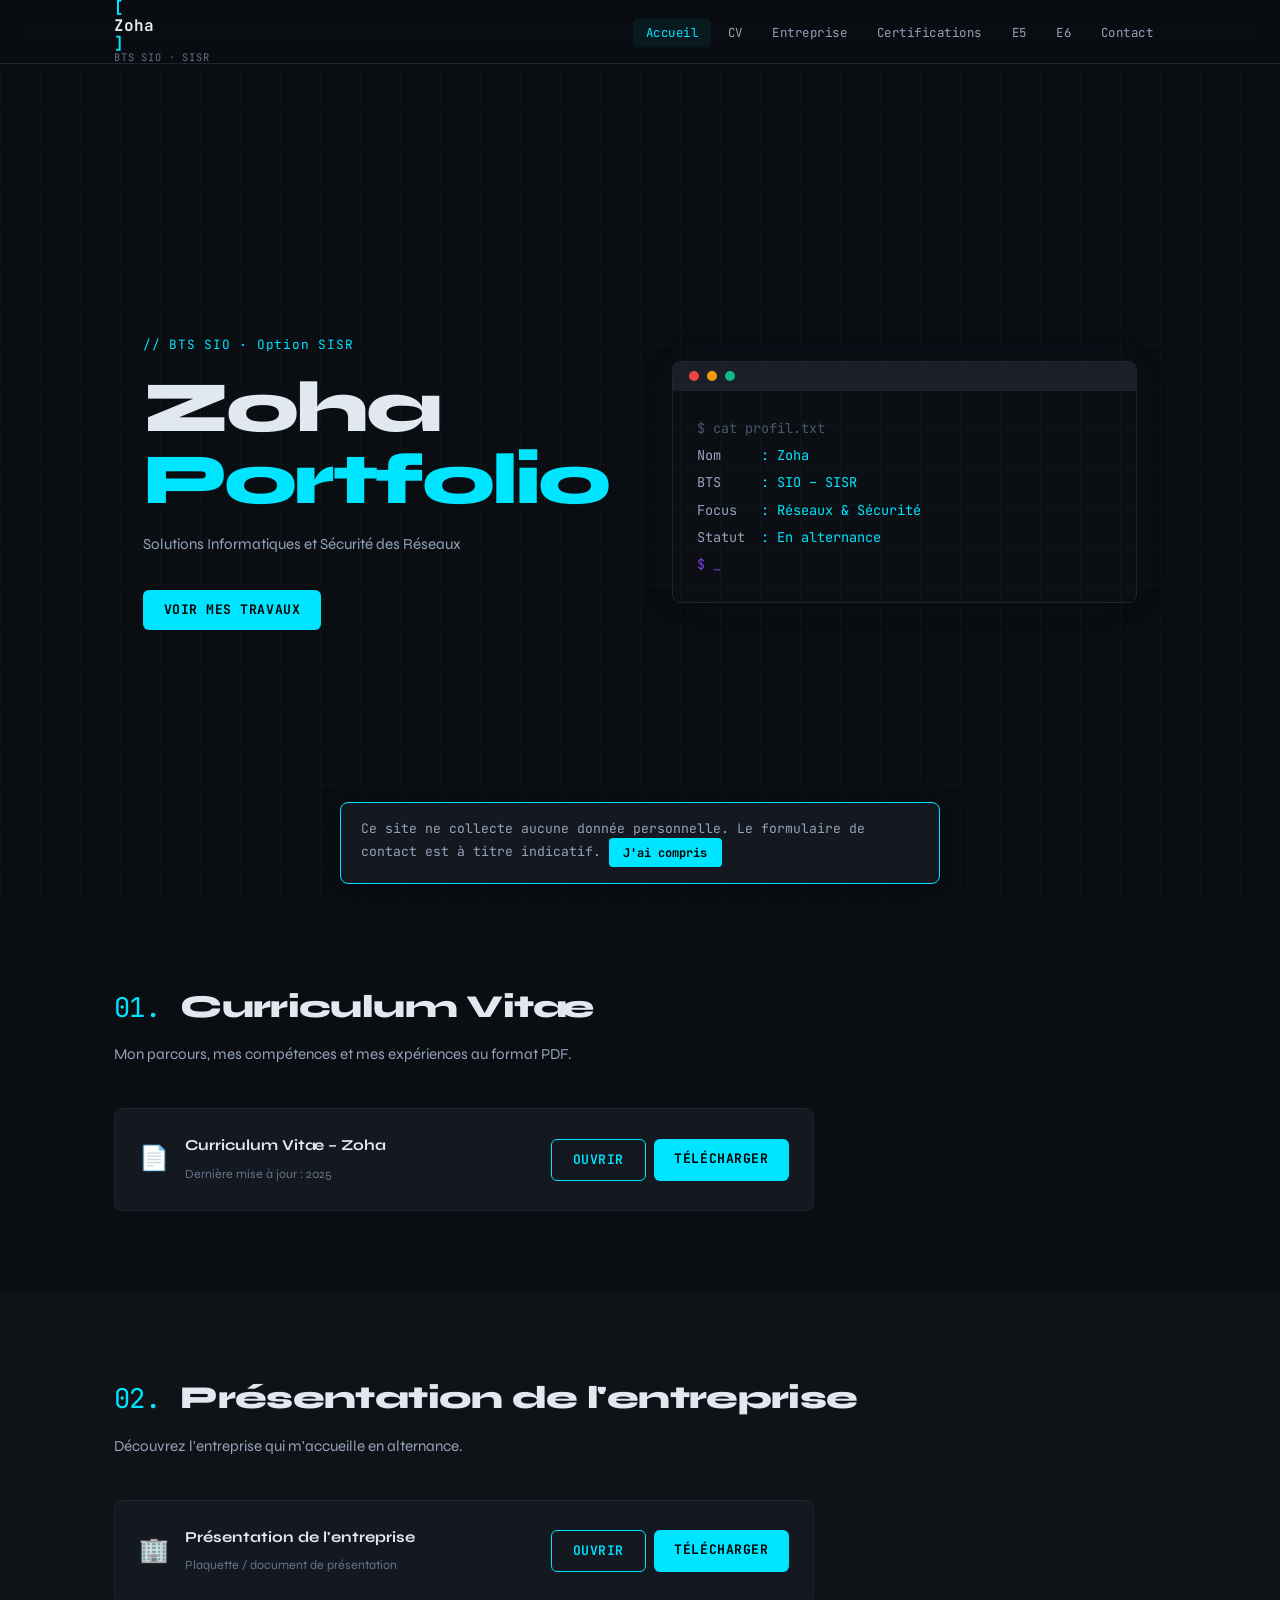
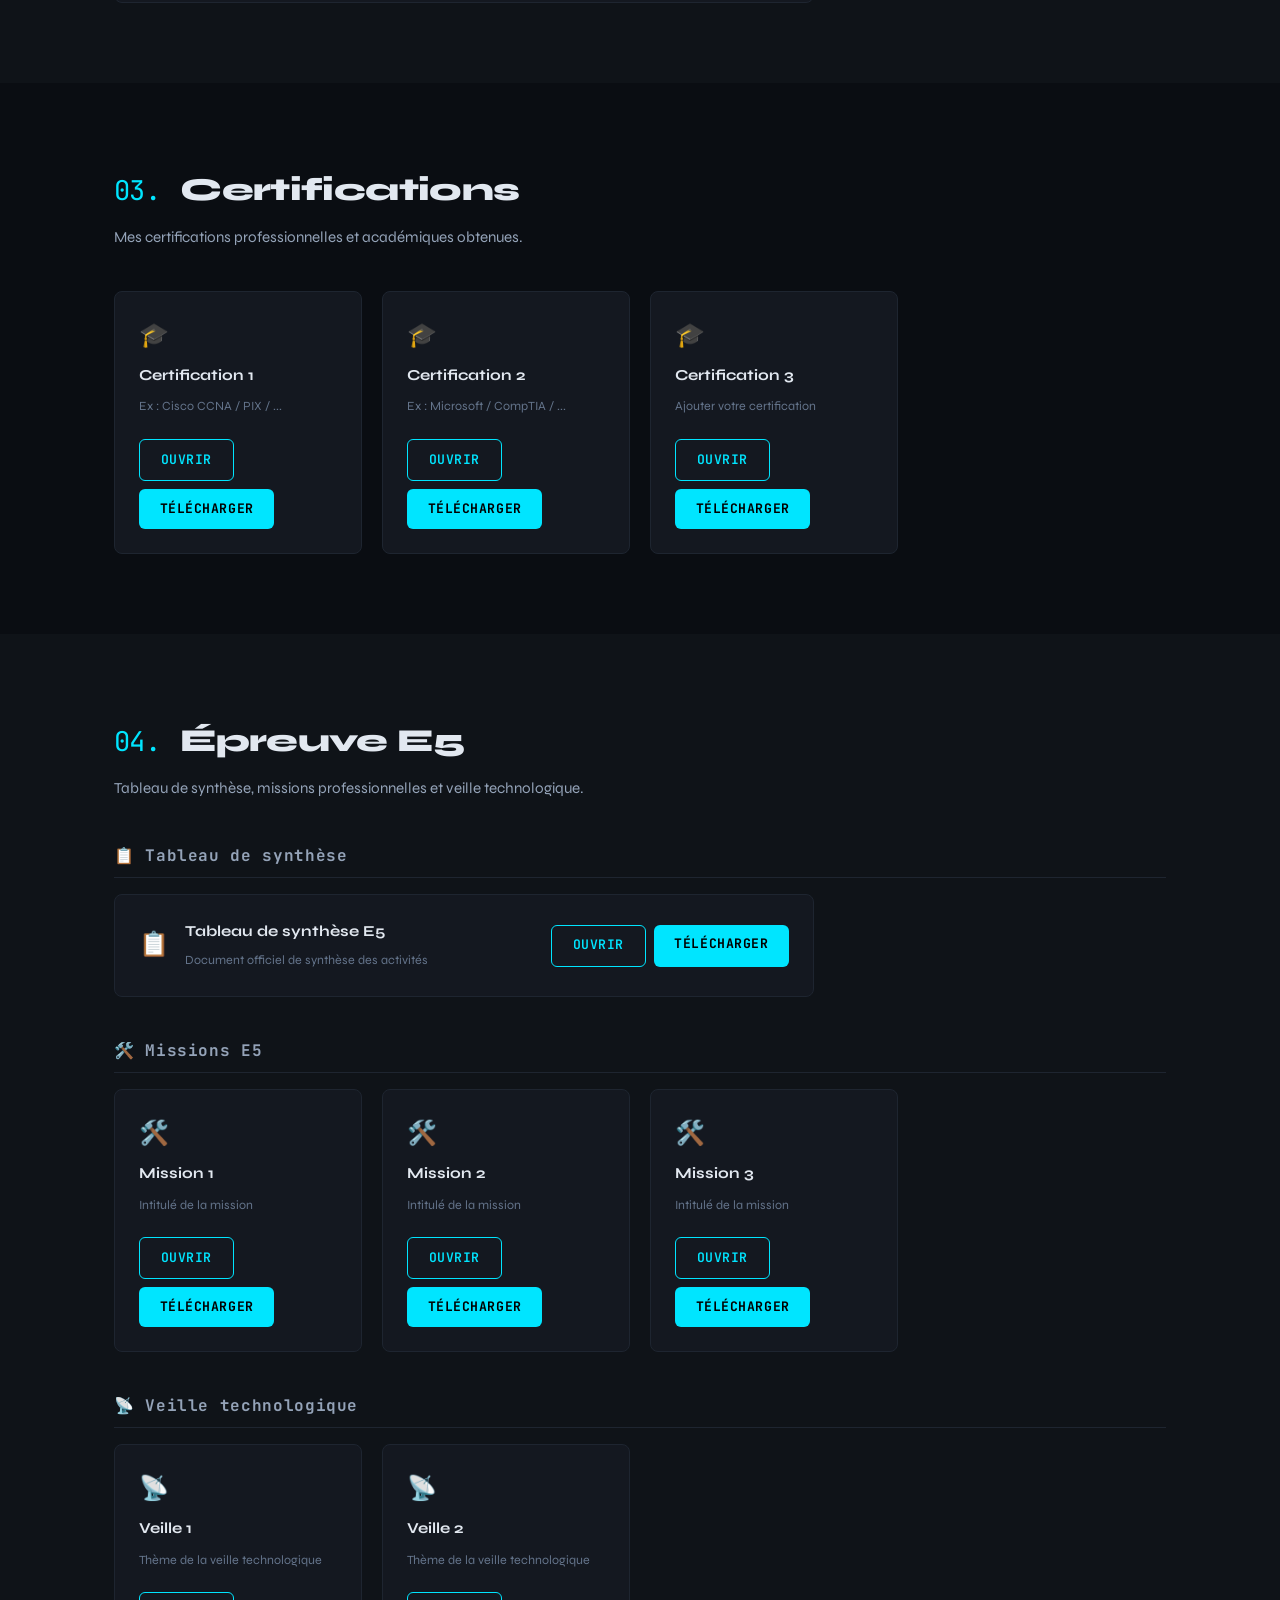
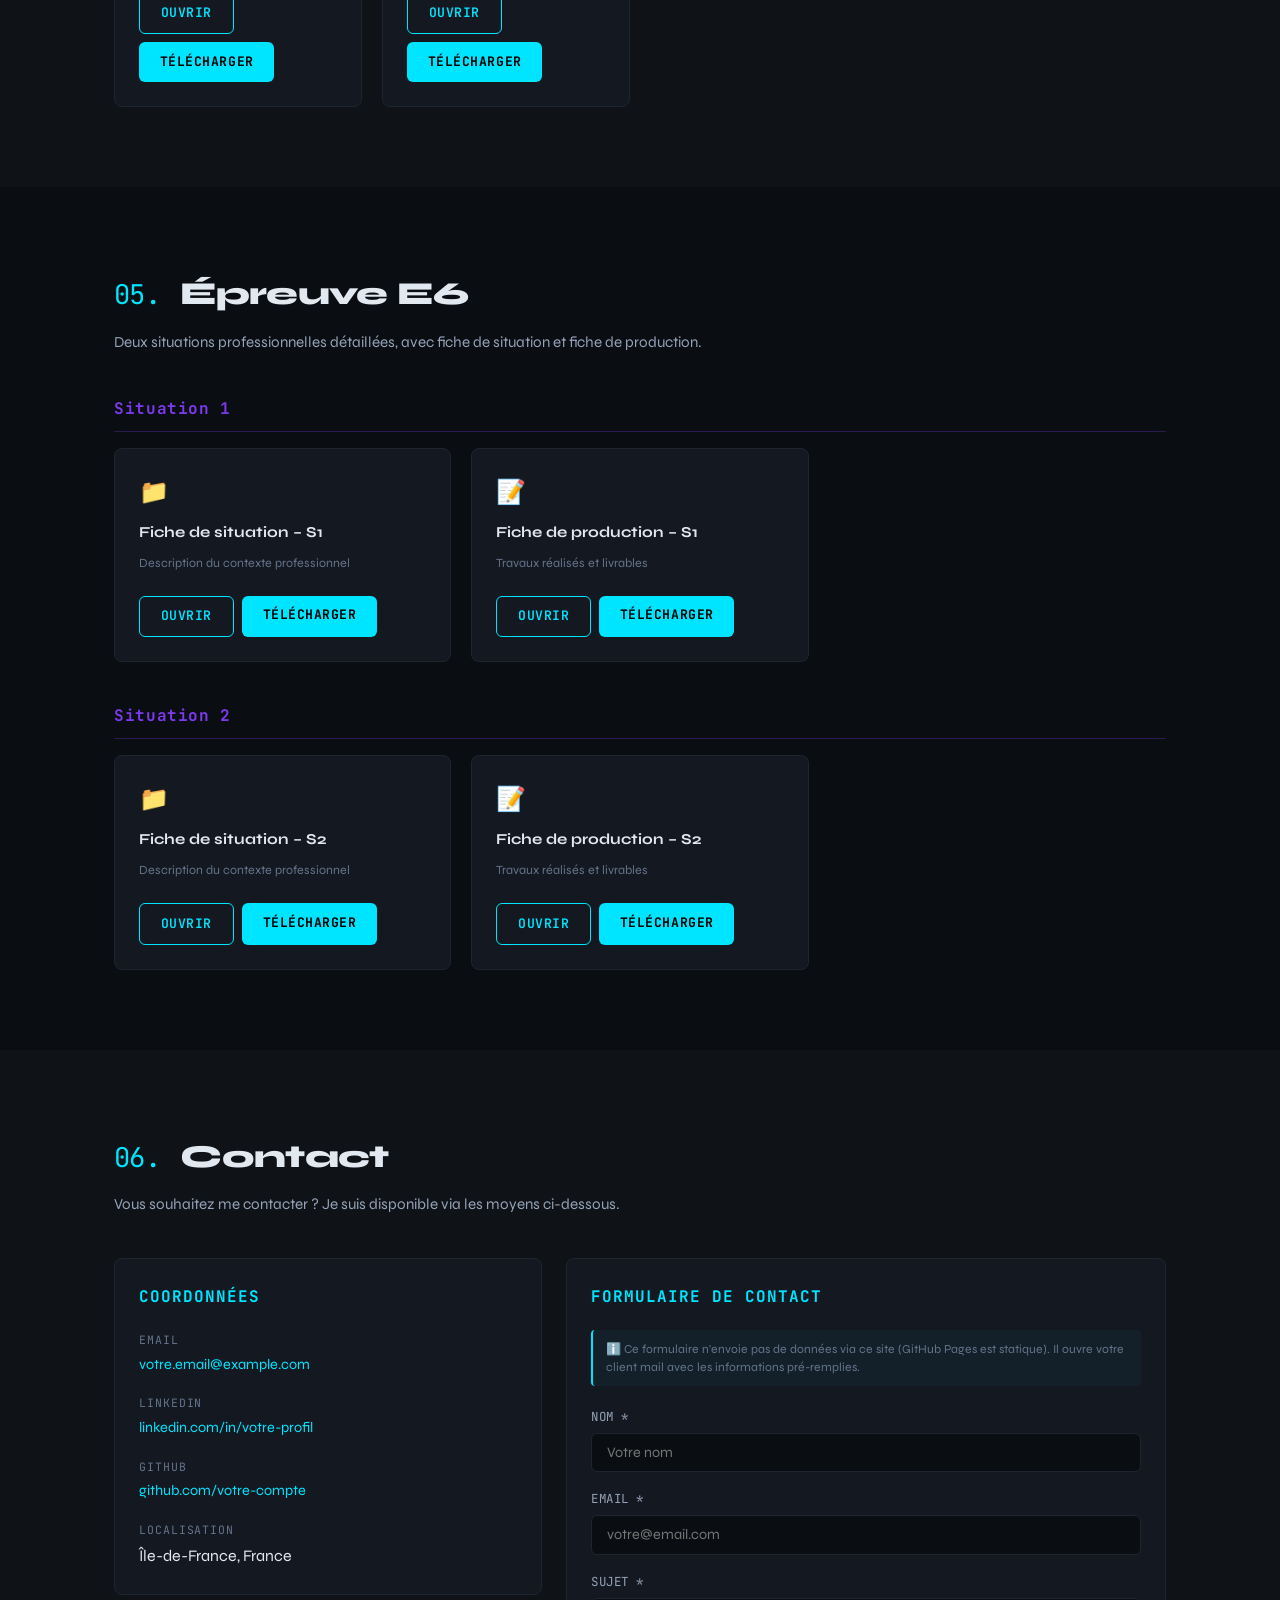
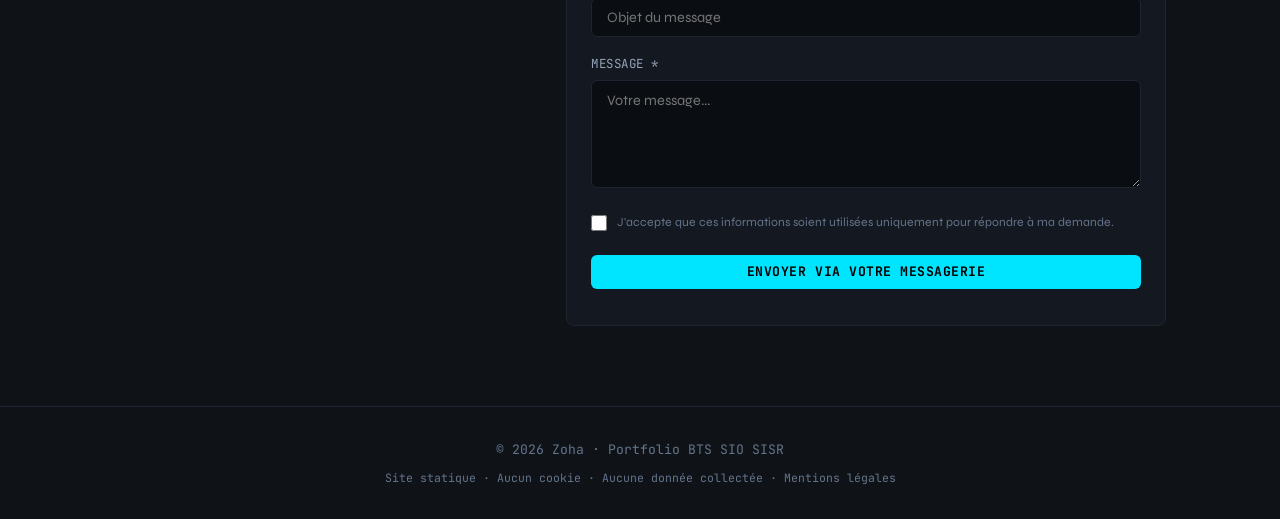
==== index.html @ 4766566b "Add files via upload" ====
<!DOCTYPE html>
<html lang="fr">
<head>
  <meta charset="UTF-8" />
  <meta name="viewport" content="width=device-width, initial-scale=1.0" />
  <meta name="description" content="Portfolio BTS SIO SISR – Zoha" />
  <meta name="robots" content="noindex, nofollow" />
  <!-- RGPD : pas de cookies tiers, pas de trackers -->
  <title>Portfolio BTS SIO SISR – Zoha</title>
  <link rel="stylesheet" href="style.css" />
  <link rel="preconnect" href="https://fonts.googleapis.com" />
  <link rel="preconnect" href="https://fonts.gstatic.com" crossorigin />
  <link href="https://fonts.googleapis.com/css2?family=JetBrains+Mono:wght@300;400;700&family=Syne:wght@400;600;800&display=swap" rel="stylesheet" />
</head>
<body>

  <!-- ===== BANNIÈRE RGPD ===== -->
  <div id="rgpd-banner" role="dialog" aria-label="Politique de confidentialité">
    <p>Ce site ne collecte aucune donnée personnelle. Le formulaire de contact est à titre indicatif. <button id="rgpd-ok">J'ai compris</button></p>
  </div>

  <!-- ===== NAVIGATION ===== -->
  <header>
    <nav class="navbar" aria-label="Navigation principale">
      <div class="nav-logo">
        <span class="logo-bracket">[</span>Zoha<span class="logo-bracket">]</span>
        <small>BTS SIO · SISR</small>
      </div>
      <button class="nav-toggle" aria-label="Ouvrir le menu" aria-expanded="false" aria-controls="nav-links">
        <span></span><span></span><span></span>
      </button>
      <ul class="nav-links" id="nav-links">
        <li><a href="#accueil" class="nav-link">Accueil</a></li>
        <li><a href="#cv" class="nav-link">CV</a></li>
        <li><a href="#entreprise" class="nav-link">Entreprise</a></li>
        <li><a href="#certifications" class="nav-link">Certifications</a></li>
        <li><a href="#e5" class="nav-link">E5</a></li>
        <li><a href="#e6" class="nav-link">E6</a></li>
        <li><a href="#contact" class="nav-link">Contact</a></li>
      </ul>
    </nav>
  </header>

  <main>

    <!-- ===== ACCUEIL ===== -->
    <section id="accueil" class="hero">
      <div class="hero-grid">
        <div class="hero-text">
          <p class="hero-tag">// BTS SIO · Option SISR</p>
          <h1>Zoha<br /><span class="hero-accent">Portfolio</span></h1>
          <p class="hero-sub">Solutions Informatiques et Sécurité des Réseaux</p>
          <a href="#e5" class="btn-primary">Voir mes travaux</a>
        </div>
        <div class="hero-visual" aria-hidden="true">
          <div class="terminal-box">
            <div class="terminal-bar"><span></span><span></span><span></span></div>
            <pre class="terminal-code"><span class="t-comment">$ cat profil.txt</span>
<span class="t-key">Nom     </span><span class="t-val">: Zoha</span>
<span class="t-key">BTS     </span><span class="t-val">: SIO – SISR</span>
<span class="t-key">Focus   </span><span class="t-val">: Réseaux &amp; Sécurité</span>
<span class="t-key">Statut  </span><span class="t-val">: En alternance</span>
<span class="t-prompt">$ _</span></pre>
          </div>
        </div>
      </div>
    </section>

    <!-- ===== CV ===== -->
    <section id="cv" class="section">
      <div class="container">
        <h2 class="section-title"><span class="section-num">01.</span> Curriculum Vitæ</h2>
        <p class="section-desc">Mon parcours, mes compétences et mes expériences au format PDF.</p>
        <div class="card card-single">
          <!-- 🔧 Remplacer "cv.pdf" par le nom de votre fichier PDF dans le même dossier -->
          <div class="pdf-entry">
            <div class="pdf-icon" aria-hidden="true">📄</div>
            <div class="pdf-info">
              <strong>Curriculum Vitæ – Zoha</strong>
              <small>Dernière mise à jour : 2025</small>
            </div>
            <div class="pdf-actions">
              <a href="cv.pdf" target="_blank" rel="noopener" class="btn-outline">Ouvrir</a>
              <a href="cv.pdf" download class="btn-primary">Télécharger</a>
            </div>
          </div>
        </div>
      </div>
    </section>

    <!-- ===== ENTREPRISE ===== -->
    <section id="entreprise" class="section section-alt">
      <div class="container">
        <h2 class="section-title"><span class="section-num">02.</span> Présentation de l'entreprise</h2>
        <p class="section-desc">Découvrez l'entreprise qui m'accueille en alternance.</p>
        <div class="card card-single">
          <div class="pdf-entry">
            <div class="pdf-icon" aria-hidden="true">🏢</div>
            <div class="pdf-info">
              <strong>Présentation de l'entreprise</strong>
              <small>Plaquette / document de présentation</small>
            </div>
            <div class="pdf-actions">
              <!-- 🔧 Remplacer "entreprise.pdf" par votre fichier -->
              <a href="entreprise.pdf" target="_blank" rel="noopener" class="btn-outline">Ouvrir</a>
              <a href="entreprise.pdf" download class="btn-primary">Télécharger</a>
            </div>
          </div>
        </div>
      </div>
    </section>

    <!-- ===== CERTIFICATIONS ===== -->
    <section id="certifications" class="section">
      <div class="container">
        <h2 class="section-title"><span class="section-num">03.</span> Certifications</h2>
        <p class="section-desc">Mes certifications professionnelles et académiques obtenues.</p>
        <div class="card-grid">

          <!-- 🔧 Dupliquer ce bloc pour ajouter une certification -->
          <div class="card pdf-card">
            <div class="pdf-icon" aria-hidden="true">🎓</div>
            <strong>Certification 1</strong>
            <small>Ex : Cisco CCNA / PIX / ...</small>
            <div class="pdf-actions">
              <a href="certification1.pdf" target="_blank" rel="noopener" class="btn-outline">Ouvrir</a>
              <a href="certification1.pdf" download class="btn-primary">Télécharger</a>
            </div>
          </div>

          <div class="card pdf-card">
            <div class="pdf-icon" aria-hidden="true">🎓</div>
            <strong>Certification 2</strong>
            <small>Ex : Microsoft / CompTIA / ...</small>
            <div class="pdf-actions">
              <a href="certification2.pdf" target="_blank" rel="noopener" class="btn-outline">Ouvrir</a>
              <a href="certification2.pdf" download class="btn-primary">Télécharger</a>
            </div>
          </div>

          <div class="card pdf-card">
            <div class="pdf-icon" aria-hidden="true">🎓</div>
            <strong>Certification 3</strong>
            <small>Ajouter votre certification</small>
            <div class="pdf-actions">
              <a href="certification3.pdf" target="_blank" rel="noopener" class="btn-outline">Ouvrir</a>
              <a href="certification3.pdf" download class="btn-primary">Télécharger</a>
            </div>
          </div>

        </div>
      </div>
    </section>

    <!-- ===== E5 ===== -->
    <section id="e5" class="section section-alt">
      <div class="container">
        <h2 class="section-title"><span class="section-num">04.</span> Épreuve E5</h2>
        <p class="section-desc">Tableau de synthèse, missions professionnelles et veille technologique.</p>

        <!-- Tableau de synthèse -->
        <div class="subsection">
          <h3 class="subsection-title">📋 Tableau de synthèse</h3>
          <div class="card card-single">
            <div class="pdf-entry">
              <div class="pdf-icon" aria-hidden="true">📋</div>
              <div class="pdf-info">
                <strong>Tableau de synthèse E5</strong>
                <small>Document officiel de synthèse des activités</small>
              </div>
              <div class="pdf-actions">
                <!-- 🔧 Remplacer "e5-tableau-synthese.pdf" -->
                <a href="e5-tableau-synthese.pdf" target="_blank" rel="noopener" class="btn-outline">Ouvrir</a>
                <a href="e5-tableau-synthese.pdf" download class="btn-primary">Télécharger</a>
              </div>
            </div>
          </div>
        </div>

        <!-- Missions E5 -->
        <div class="subsection">
          <h3 class="subsection-title">🛠️ Missions E5</h3>
          <div class="card-grid">

            <!-- 🔧 Dupliquer ce bloc pour ajouter une mission -->
            <div class="card pdf-card">
              <div class="pdf-icon" aria-hidden="true">🛠️</div>
              <strong>Mission 1</strong>
              <small>Intitulé de la mission</small>
              <div class="pdf-actions">
                <a href="e5-mission1.pdf" target="_blank" rel="noopener" class="btn-outline">Ouvrir</a>
                <a href="e5-mission1.pdf" download class="btn-primary">Télécharger</a>
              </div>
            </div>

            <div class="card pdf-card">
              <div class="pdf-icon" aria-hidden="true">🛠️</div>
              <strong>Mission 2</strong>
              <small>Intitulé de la mission</small>
              <div class="pdf-actions">
                <a href="e5-mission2.pdf" target="_blank" rel="noopener" class="btn-outline">Ouvrir</a>
                <a href="e5-mission2.pdf" download class="btn-primary">Télécharger</a>
              </div>
            </div>

            <div class="card pdf-card">
              <div class="pdf-icon" aria-hidden="true">🛠️</div>
              <strong>Mission 3</strong>
              <small>Intitulé de la mission</small>
              <div class="pdf-actions">
                <a href="e5-mission3.pdf" target="_blank" rel="noopener" class="btn-outline">Ouvrir</a>
                <a href="e5-mission3.pdf" download class="btn-primary">Télécharger</a>
              </div>
            </div>

          </div>
        </div>

        <!-- Veille technologique -->
        <div class="subsection">
          <h3 class="subsection-title">📡 Veille technologique</h3>
          <div class="card-grid">

            <!-- 🔧 Dupliquer ce bloc pour ajouter une veille -->
            <div class="card pdf-card">
              <div class="pdf-icon" aria-hidden="true">📡</div>
              <strong>Veille 1</strong>
              <small>Thème de la veille technologique</small>
              <div class="pdf-actions">
                <a href="e5-veille1.pdf" target="_blank" rel="noopener" class="btn-outline">Ouvrir</a>
                <a href="e5-veille1.pdf" download class="btn-primary">Télécharger</a>
              </div>
            </div>

            <div class="card pdf-card">
              <div class="pdf-icon" aria-hidden="true">📡</div>
              <strong>Veille 2</strong>
              <small>Thème de la veille technologique</small>
              <div class="pdf-actions">
                <a href="e5-veille2.pdf" target="_blank" rel="noopener" class="btn-outline">Ouvrir</a>
                <a href="e5-veille2.pdf" download class="btn-primary">Télécharger</a>
              </div>
            </div>

          </div>
        </div>

      </div>
    </section>

    <!-- ===== E6 ===== -->
    <section id="e6" class="section">
      <div class="container">
        <h2 class="section-title"><span class="section-num">05.</span> Épreuve E6</h2>
        <p class="section-desc">Deux situations professionnelles détaillées, avec fiche de situation et fiche de production.</p>

        <!-- Situation 1 -->
        <div class="subsection">
          <h3 class="subsection-title e6-tag">Situation 1</h3>
          <div class="card-grid card-grid-2">

            <div class="card pdf-card">
              <div class="pdf-icon" aria-hidden="true">📁</div>
              <strong>Fiche de situation – S1</strong>
              <small>Description du contexte professionnel</small>
              <div class="pdf-actions">
                <!-- 🔧 Remplacer "e6-s1-fiche-situation.pdf" -->
                <a href="e6-s1-fiche-situation.pdf" target="_blank" rel="noopener" class="btn-outline">Ouvrir</a>
                <a href="e6-s1-fiche-situation.pdf" download class="btn-primary">Télécharger</a>
              </div>
            </div>

            <div class="card pdf-card">
              <div class="pdf-icon" aria-hidden="true">📝</div>
              <strong>Fiche de production – S1</strong>
              <small>Travaux réalisés et livrables</small>
              <div class="pdf-actions">
                <!-- 🔧 Remplacer "e6-s1-fiche-production.pdf" -->
                <a href="e6-s1-fiche-production.pdf" target="_blank" rel="noopener" class="btn-outline">Ouvrir</a>
                <a href="e6-s1-fiche-production.pdf" download class="btn-primary">Télécharger</a>
              </div>
            </div>

          </div>
        </div>

        <!-- Situation 2 -->
        <div class="subsection">
          <h3 class="subsection-title e6-tag">Situation 2</h3>
          <div class="card-grid card-grid-2">

            <div class="card pdf-card">
              <div class="pdf-icon" aria-hidden="true">📁</div>
              <strong>Fiche de situation – S2</strong>
              <small>Description du contexte professionnel</small>
              <div class="pdf-actions">
                <!-- 🔧 Remplacer "e6-s2-fiche-situation.pdf" -->
                <a href="e6-s2-fiche-situation.pdf" target="_blank" rel="noopener" class="btn-outline">Ouvrir</a>
                <a href="e6-s2-fiche-situation.pdf" download class="btn-primary">Télécharger</a>
              </div>
            </div>

            <div class="card pdf-card">
              <div class="pdf-icon" aria-hidden="true">📝</div>
              <strong>Fiche de production – S2</strong>
              <small>Travaux réalisés et livrables</small>
              <div class="pdf-actions">
                <!-- 🔧 Remplacer "e6-s2-fiche-production.pdf" -->
                <a href="e6-s2-fiche-production.pdf" target="_blank" rel="noopener" class="btn-outline">Ouvrir</a>
                <a href="e6-s2-fiche-production.pdf" download class="btn-primary">Télécharger</a>
              </div>
            </div>

          </div>
        </div>

      </div>
    </section>

    <!-- ===== CONTACT ===== -->
    <section id="contact" class="section section-alt">
      <div class="container">
        <h2 class="section-title"><span class="section-num">06.</span> Contact</h2>
        <p class="section-desc">Vous souhaitez me contacter ? Je suis disponible via les moyens ci-dessous.</p>

        <div class="contact-grid">

          <!-- Coordonnées -->
          <div class="contact-info card">
            <h3>Coordonnées</h3>
            <ul class="contact-list">
              <!-- 🔧 Remplacer par vos informations réelles -->
              <li>
                <span class="contact-label">Email</span>
                <!-- RGPD : email encodé pour limiter le scraping -->
                <a href="#" class="contact-link" data-email="votre.email" data-domain="example.com">votre.email [at] example.com</a>
              </li>
              <li>
                <span class="contact-label">LinkedIn</span>
                <a href="https://linkedin.com/in/votre-profil" target="_blank" rel="noopener" class="contact-link">linkedin.com/in/votre-profil</a>
              </li>
              <li>
                <span class="contact-label">GitHub</span>
                <a href="https://github.com/votre-compte" target="_blank" rel="noopener" class="contact-link">github.com/votre-compte</a>
              </li>
              <li>
                <span class="contact-label">Localisation</span>
                <span>Île-de-France, France</span>
              </li>
            </ul>
          </div>

          <!-- Formulaire de contact – RGPD : aucune donnée collectée côté serveur via GitHub Pages -->
          <div class="contact-form card">
            <h3>Formulaire de contact</h3>
            <p class="rgpd-notice">ℹ️ Ce formulaire n'envoie pas de données via ce site (GitHub Pages est statique). Il ouvre votre client mail avec les informations pré-remplies.</p>
            <form id="contact-form" novalidate>
              <div class="form-group">
                <label for="contact-nom">Nom *</label>
                <input type="text" id="contact-nom" name="nom" required autocomplete="name" placeholder="Votre nom" />
              </div>
              <div class="form-group">
                <label for="contact-email">Email *</label>
                <input type="email" id="contact-email" name="email" required autocomplete="email" placeholder="votre@email.com" />
              </div>
              <div class="form-group">
                <label for="contact-sujet">Sujet *</label>
                <input type="text" id="contact-sujet" name="sujet" required placeholder="Objet du message" />
              </div>
              <div class="form-group">
                <label for="contact-msg">Message *</label>
                <textarea id="contact-msg" name="message" rows="5" required placeholder="Votre message..."></textarea>
              </div>
              <div class="form-group form-check">
                <input type="checkbox" id="rgpd-consent" name="rgpd" required />
                <label for="rgpd-consent">J'accepte que ces informations soient utilisées uniquement pour répondre à ma demande.</label>
              </div>
              <button type="submit" class="btn-primary btn-full">Envoyer via votre messagerie</button>
              <p id="form-feedback" class="form-feedback" aria-live="polite"></p>
            </form>
          </div>

        </div>
      </div>
    </section>

  </main>

  <!-- ===== FOOTER ===== -->
  <footer>
    <div class="container footer-inner">
      <p>&copy; <span id="year"></span> Zoha · Portfolio BTS SIO SISR</p>
      <p class="footer-rgpd">Site statique · Aucun cookie · Aucune donnée collectée · <a href="mentions-legales.html">Mentions légales</a></p>
    </div>
  </footer>

  <script src="script.js"></script>
</body>
</html>
---- style.css ----
/* ================================================
   PORTFOLIO BTS SIO SISR – Zoha
   Design : IT / Cybersécurité – Dark tech minimal
   ================================================ */

/* ── Variables ── */
:root {
  --bg: #0a0d12;
  --bg-alt: #0f1318;
  --bg-card: #141820;
  --border: #1e2530;
  --accent: #00e5ff;
  --accent2: #7c3aed;
  --text: #e2e8f0;
  --text-muted: #64748b;
  --text-dim: #94a3b8;
  --success: #10b981;
  --font-mono: 'JetBrains Mono', monospace;
  --font-display: 'Syne', sans-serif;
  --radius: 6px;
  --shadow: 0 4px 24px rgba(0,0,0,0.4);
  --nav-h: 64px;
  --transition: 0.2s ease;
}

/* ── Reset ── */
*, *::before, *::after { box-sizing: border-box; margin: 0; padding: 0; }
html { scroll-behavior: smooth; font-size: 16px; }
body {
  font-family: var(--font-display);
  background: var(--bg);
  color: var(--text);
  line-height: 1.7;
  overflow-x: hidden;
}
a { color: var(--accent); text-decoration: none; transition: opacity var(--transition); }
a:hover { opacity: 0.8; }
img { max-width: 100%; display: block; }
ul { list-style: none; }
button { cursor: pointer; border: none; background: none; font-family: inherit; }

/* ── Utilities ── */
.container { max-width: 1100px; margin: 0 auto; padding: 0 1.5rem; }
.section { padding: 80px 0; }
.section-alt { background: var(--bg-alt); }

.section-title {
  font-family: var(--font-display);
  font-size: clamp(1.6rem, 3vw, 2rem);
  font-weight: 800;
  margin-bottom: 0.5rem;
  color: var(--text);
  letter-spacing: -0.02em;
}
.section-num {
  font-family: var(--font-mono);
  color: var(--accent);
  font-size: 0.85em;
  font-weight: 400;
  margin-right: 0.4em;
}
.section-desc {
  color: var(--text-dim);
  margin-bottom: 2.5rem;
  font-size: 0.95rem;
}

/* ── Buttons ── */
.btn-primary {
  display: inline-block;
  padding: 0.55rem 1.3rem;
  background: var(--accent);
  color: #000;
  font-weight: 700;
  font-family: var(--font-mono);
  font-size: 0.82rem;
  border-radius: var(--radius);
  transition: background var(--transition), transform var(--transition);
  letter-spacing: 0.04em;
  text-transform: uppercase;
}
.btn-primary:hover { background: #33eeff; opacity: 1; transform: translateY(-1px); }
.btn-outline {
  display: inline-block;
  padding: 0.55rem 1.3rem;
  border: 1px solid var(--accent);
  color: var(--accent);
  font-weight: 600;
  font-family: var(--font-mono);
  font-size: 0.82rem;
  border-radius: var(--radius);
  transition: background var(--transition);
  letter-spacing: 0.04em;
  text-transform: uppercase;
}
.btn-outline:hover { background: rgba(0,229,255,0.08); opacity: 1; }
.btn-full { width: 100%; text-align: center; }

/* ── Navbar ── */
header {
  position: sticky;
  top: 0;
  z-index: 100;
  background: rgba(10,13,18,0.92);
  backdrop-filter: blur(12px);
  border-bottom: 1px solid var(--border);
  height: var(--nav-h);
  display: flex;
  align-items: center;
}
.navbar {
  width: 100%;
  max-width: 1100px;
  margin: 0 auto;
  padding: 0 1.5rem;
  display: flex;
  align-items: center;
  justify-content: space-between;
}
.nav-logo {
  display: flex;
  flex-direction: column;
  font-family: var(--font-mono);
  font-weight: 700;
  font-size: 1rem;
  line-height: 1.1;
  color: var(--text);
}
.nav-logo small {
  font-size: 0.65rem;
  color: var(--text-muted);
  font-weight: 400;
  letter-spacing: 0.08em;
}
.logo-bracket { color: var(--accent); }

.nav-links {
  display: flex;
  gap: 0.25rem;
  align-items: center;
}
.nav-link {
  font-family: var(--font-mono);
  font-size: 0.78rem;
  color: var(--text-dim);
  padding: 0.4rem 0.8rem;
  border-radius: var(--radius);
  transition: color var(--transition), background var(--transition);
  letter-spacing: 0.04em;
}
.nav-link:hover, .nav-link.active {
  color: var(--accent);
  background: rgba(0,229,255,0.06);
  opacity: 1;
}

/* Hamburger */
.nav-toggle {
  display: none;
  flex-direction: column;
  gap: 5px;
  padding: 0.5rem;
}
.nav-toggle span {
  display: block;
  width: 22px;
  height: 2px;
  background: var(--text);
  border-radius: 2px;
  transition: transform var(--transition), opacity var(--transition);
}
.nav-toggle.open span:nth-child(1) { transform: translateY(7px) rotate(45deg); }
.nav-toggle.open span:nth-child(2) { opacity: 0; }
.nav-toggle.open span:nth-child(3) { transform: translateY(-7px) rotate(-45deg); }

/* ── Hero ── */
.hero {
  min-height: calc(100vh - var(--nav-h));
  display: flex;
  align-items: center;
  padding: 60px 0;
  position: relative;
  overflow: hidden;
}
/* Grid texture background */
.hero::before {
  content: '';
  position: absolute;
  inset: 0;
  background-image:
    linear-gradient(rgba(0,229,255,0.03) 1px, transparent 1px),
    linear-gradient(90deg, rgba(0,229,255,0.03) 1px, transparent 1px);
  background-size: 40px 40px;
  pointer-events: none;
}
.hero-grid {
  max-width: 1100px;
  margin: 0 auto;
  padding: 0 1.5rem;
  display: grid;
  grid-template-columns: 1fr 1fr;
  gap: 4rem;
  align-items: center;
}
.hero-tag {
  font-family: var(--font-mono);
  font-size: 0.8rem;
  color: var(--accent);
  margin-bottom: 1rem;
  letter-spacing: 0.06em;
}
.hero h1 {
  font-size: clamp(2.5rem, 6vw, 4.5rem);
  font-weight: 800;
  letter-spacing: -0.04em;
  line-height: 1;
  margin-bottom: 1rem;
}
.hero-accent {
  color: var(--accent);
  display: block;
}
.hero-sub {
  color: var(--text-dim);
  font-size: 0.95rem;
  margin-bottom: 2rem;
  max-width: 360px;
}

/* Terminal */
.terminal-box {
  background: #0b0f14;
  border: 1px solid var(--border);
  border-radius: 8px;
  overflow: hidden;
  box-shadow: var(--shadow), 0 0 40px rgba(0,229,255,0.05);
}
.terminal-bar {
  background: #1a1f2a;
  padding: 0.6rem 1rem;
  display: flex;
  gap: 0.5rem;
  align-items: center;
}
.terminal-bar span {
  width: 10px;
  height: 10px;
  border-radius: 50%;
  background: #334155;
}
.terminal-bar span:nth-child(1) { background: #ef4444; }
.terminal-bar span:nth-child(2) { background: #f59e0b; }
.terminal-bar span:nth-child(3) { background: #10b981; }
.terminal-code {
  padding: 1.5rem;
  font-family: var(--font-mono);
  font-size: 0.85rem;
  line-height: 2;
  white-space: pre;
}
.t-comment { color: #4a5568; }
.t-key { color: var(--text-dim); }
.t-val { color: var(--accent); }
.t-prompt {
  color: var(--accent2);
  animation: blink 1.2s infinite;
}
@keyframes blink { 0%, 100% { opacity: 1; } 50% { opacity: 0; } }

/* ── Cards ── */
.card {
  background: var(--bg-card);
  border: 1px solid var(--border);
  border-radius: 8px;
  padding: 1.5rem;
  transition: border-color var(--transition), box-shadow var(--transition);
}
.card:hover { border-color: rgba(0,229,255,0.25); box-shadow: 0 0 20px rgba(0,229,255,0.06); }

.card-single { max-width: 700px; }

.card-grid {
  display: grid;
  grid-template-columns: repeat(auto-fill, minmax(240px, 1fr));
  gap: 1.25rem;
}
.card-grid-2 {
  grid-template-columns: repeat(auto-fill, minmax(300px, 1fr));
}

.pdf-card {
  display: flex;
  flex-direction: column;
  gap: 0.4rem;
}
.pdf-card strong { font-size: 0.95rem; color: var(--text); }
.pdf-card small { color: var(--text-muted); font-size: 0.78rem; }
.pdf-card .pdf-actions { margin-top: auto; padding-top: 1rem; display: flex; gap: 0.5rem; flex-wrap: wrap; }

.pdf-entry {
  display: flex;
  align-items: center;
  gap: 1rem;
  flex-wrap: wrap;
}
.pdf-icon { font-size: 1.5rem; flex-shrink: 0; }
.pdf-info { flex: 1; min-width: 160px; }
.pdf-info strong { display: block; font-size: 0.95rem; color: var(--text); }
.pdf-info small { color: var(--text-muted); font-size: 0.78rem; }
.pdf-actions { display: flex; gap: 0.5rem; flex-wrap: wrap; }

/* ── Subsections (E5 / E6) ── */
.subsection { margin-bottom: 2.5rem; }
.subsection:last-child { margin-bottom: 0; }
.subsection-title {
  font-size: 1rem;
  font-family: var(--font-mono);
  color: var(--text-dim);
  margin-bottom: 1rem;
  padding-bottom: 0.5rem;
  border-bottom: 1px solid var(--border);
  letter-spacing: 0.04em;
}
.e6-tag {
  color: var(--accent2);
  border-color: rgba(124,58,237,0.3);
}

/* ── Contact ── */
.contact-grid {
  display: grid;
  grid-template-columns: 1fr 1.4fr;
  gap: 1.5rem;
  align-items: start;
}
.contact-info h3, .contact-form h3 {
  font-size: 1rem;
  font-family: var(--font-mono);
  color: var(--accent);
  margin-bottom: 1.25rem;
  letter-spacing: 0.06em;
  text-transform: uppercase;
}
.contact-list { display: flex; flex-direction: column; gap: 1rem; }
.contact-list li {
  display: flex;
  flex-direction: column;
  gap: 0.2rem;
}
.contact-label {
  font-family: var(--font-mono);
  font-size: 0.72rem;
  color: var(--text-muted);
  text-transform: uppercase;
  letter-spacing: 0.08em;
}
.contact-link { color: var(--accent); font-size: 0.9rem; }

/* Form */
.rgpd-notice {
  font-size: 0.76rem;
  color: var(--text-muted);
  margin-bottom: 1.25rem;
  line-height: 1.5;
  background: rgba(0,229,255,0.04);
  padding: 0.6rem 0.8rem;
  border-radius: 4px;
  border-left: 2px solid var(--accent);
}
.form-group { margin-bottom: 1rem; }
.form-group label {
  display: block;
  font-size: 0.78rem;
  font-family: var(--font-mono);
  color: var(--text-dim);
  margin-bottom: 0.35rem;
  letter-spacing: 0.04em;
  text-transform: uppercase;
}
.form-group input,
.form-group textarea {
  width: 100%;
  background: #0a0d12;
  border: 1px solid var(--border);
  border-radius: var(--radius);
  color: var(--text);
  font-family: var(--font-display);
  font-size: 0.9rem;
  padding: 0.65rem 0.9rem;
  transition: border-color var(--transition);
  outline: none;
  resize: vertical;
}
.form-group input:focus,
.form-group textarea:focus { border-color: var(--accent); }
.form-group input.invalid,
.form-group textarea.invalid { border-color: #ef4444; }
.form-check {
  display: flex;
  align-items: flex-start;
  gap: 0.6rem;
}
.form-check input[type="checkbox"] {
  width: 16px;
  height: 16px;
  flex-shrink: 0;
  accent-color: var(--accent);
  margin-top: 3px;
}
.form-check label {
  font-size: 0.76rem;
  color: var(--text-muted);
  text-transform: none;
  letter-spacing: 0;
  font-family: var(--font-display);
}
.form-feedback {
  font-size: 0.82rem;
  margin-top: 0.75rem;
  font-family: var(--font-mono);
}
.form-feedback.ok { color: var(--success); }
.form-feedback.err { color: #ef4444; }

/* ── Footer ── */
footer {
  background: var(--bg-alt);
  border-top: 1px solid var(--border);
  padding: 2rem 0;
  text-align: center;
}
.footer-inner {
  display: flex;
  flex-direction: column;
  align-items: center;
  gap: 0.4rem;
}
footer p { font-size: 0.82rem; color: var(--text-muted); font-family: var(--font-mono); }
.footer-rgpd { font-size: 0.72rem !important; }
.footer-rgpd a { color: var(--text-muted); }
.footer-rgpd a:hover { color: var(--accent); }

/* ── RGPD Banner ── */
#rgpd-banner {
  position: fixed;
  bottom: 1rem;
  left: 1rem;
  right: 1rem;
  max-width: 600px;
  margin: 0 auto;
  background: var(--bg-card);
  border: 1px solid var(--accent);
  border-radius: 8px;
  padding: 1rem 1.25rem;
  font-size: 0.82rem;
  font-family: var(--font-mono);
  color: var(--text-dim);
  z-index: 999;
  display: flex;
  align-items: center;
  gap: 1rem;
  box-shadow: var(--shadow);
}
#rgpd-banner p { flex: 1; line-height: 1.5; }
#rgpd-ok {
  background: var(--accent);
  color: #000;
  font-family: var(--font-mono);
  font-weight: 700;
  font-size: 0.75rem;
  padding: 0.4rem 0.9rem;
  border-radius: 4px;
  white-space: nowrap;
  flex-shrink: 0;
}
#rgpd-banner.hidden { display: none; }

/* ── Responsive ── */
@media (max-width: 900px) {
  .contact-grid { grid-template-columns: 1fr; }
  .hero-grid { grid-template-columns: 1fr; }
  .terminal-box { display: none; }
}

@media (max-width: 700px) {
  .nav-links {
    display: none;
    flex-direction: column;
    position: fixed;
    top: var(--nav-h);
    left: 0;
    right: 0;
    background: rgba(10,13,18,0.97);
    padding: 1.5rem;
    gap: 0.25rem;
    border-bottom: 1px solid var(--border);
    backdrop-filter: blur(12px);
    z-index: 99;
  }
  .nav-links.open { display: flex; }
  .nav-link { font-size: 0.9rem; padding: 0.65rem 1rem; }
  .nav-toggle { display: flex; }

  .section { padding: 56px 0; }
  .hero h1 { font-size: 2.5rem; }
  .pdf-entry { flex-direction: column; align-items: flex-start; }
  .pdf-actions { gap: 0.4rem; }
  .card-grid { grid-template-columns: 1fr; }
  .card-grid-2 { grid-template-columns: 1fr; }
}

/* ── Scroll animation helper ── */
.reveal {
  opacity: 0;
  transform: translateY(20px);
  transition: opacity 0.5s ease, transform 0.5s ease;
}
.reveal.visible {
  opacity: 1;
  transform: none;
}
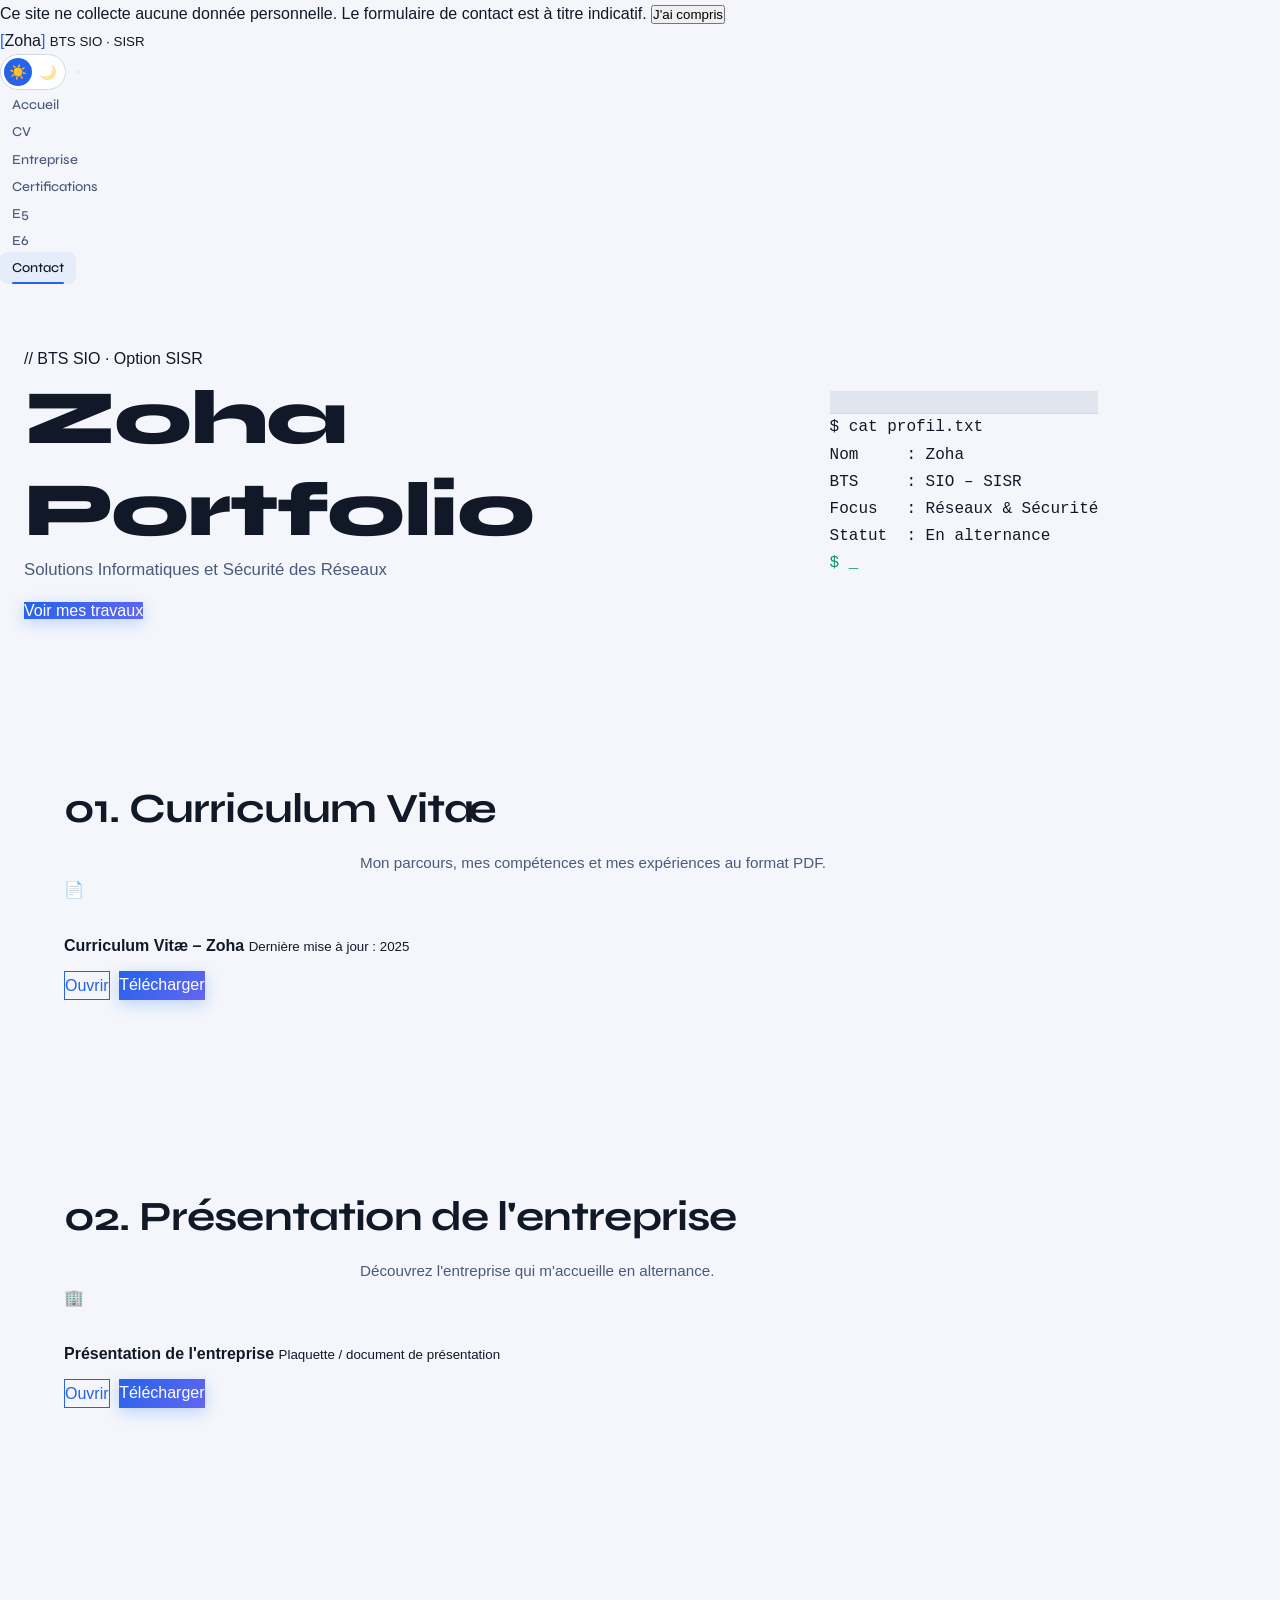
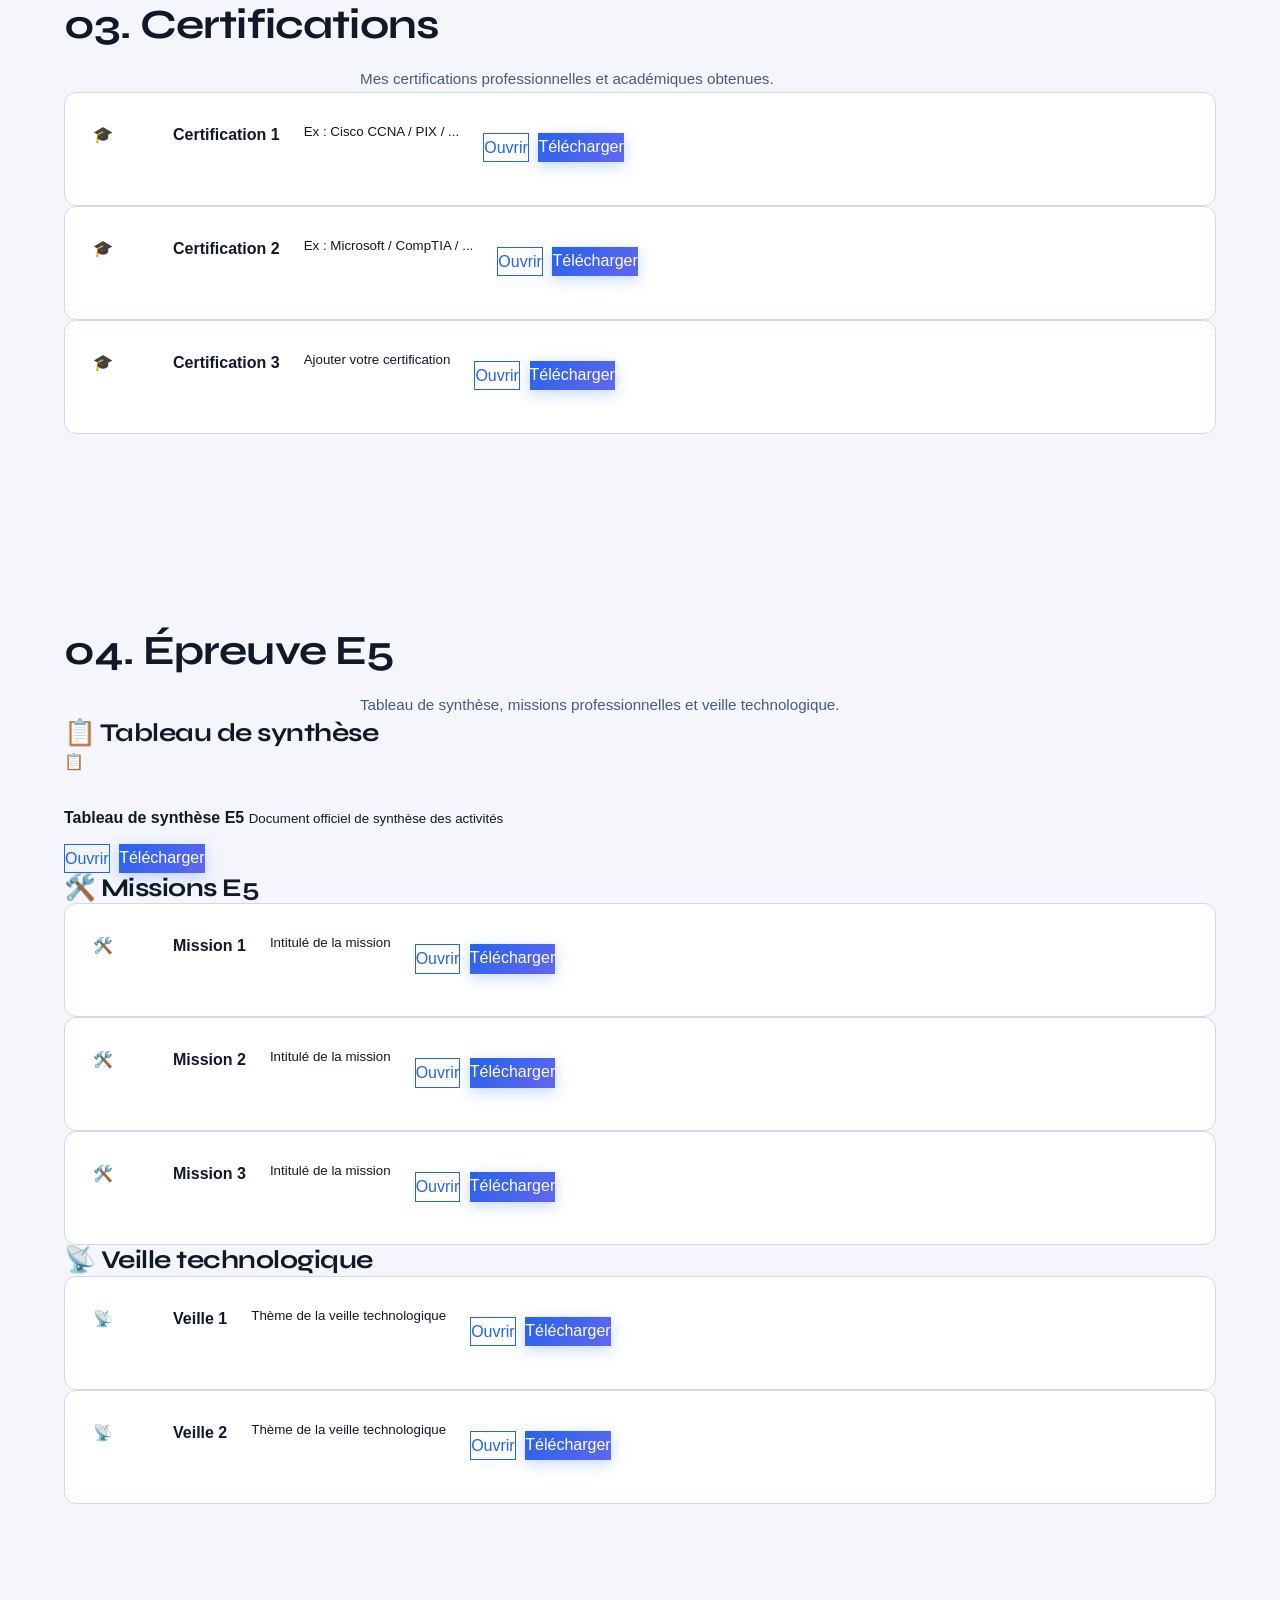
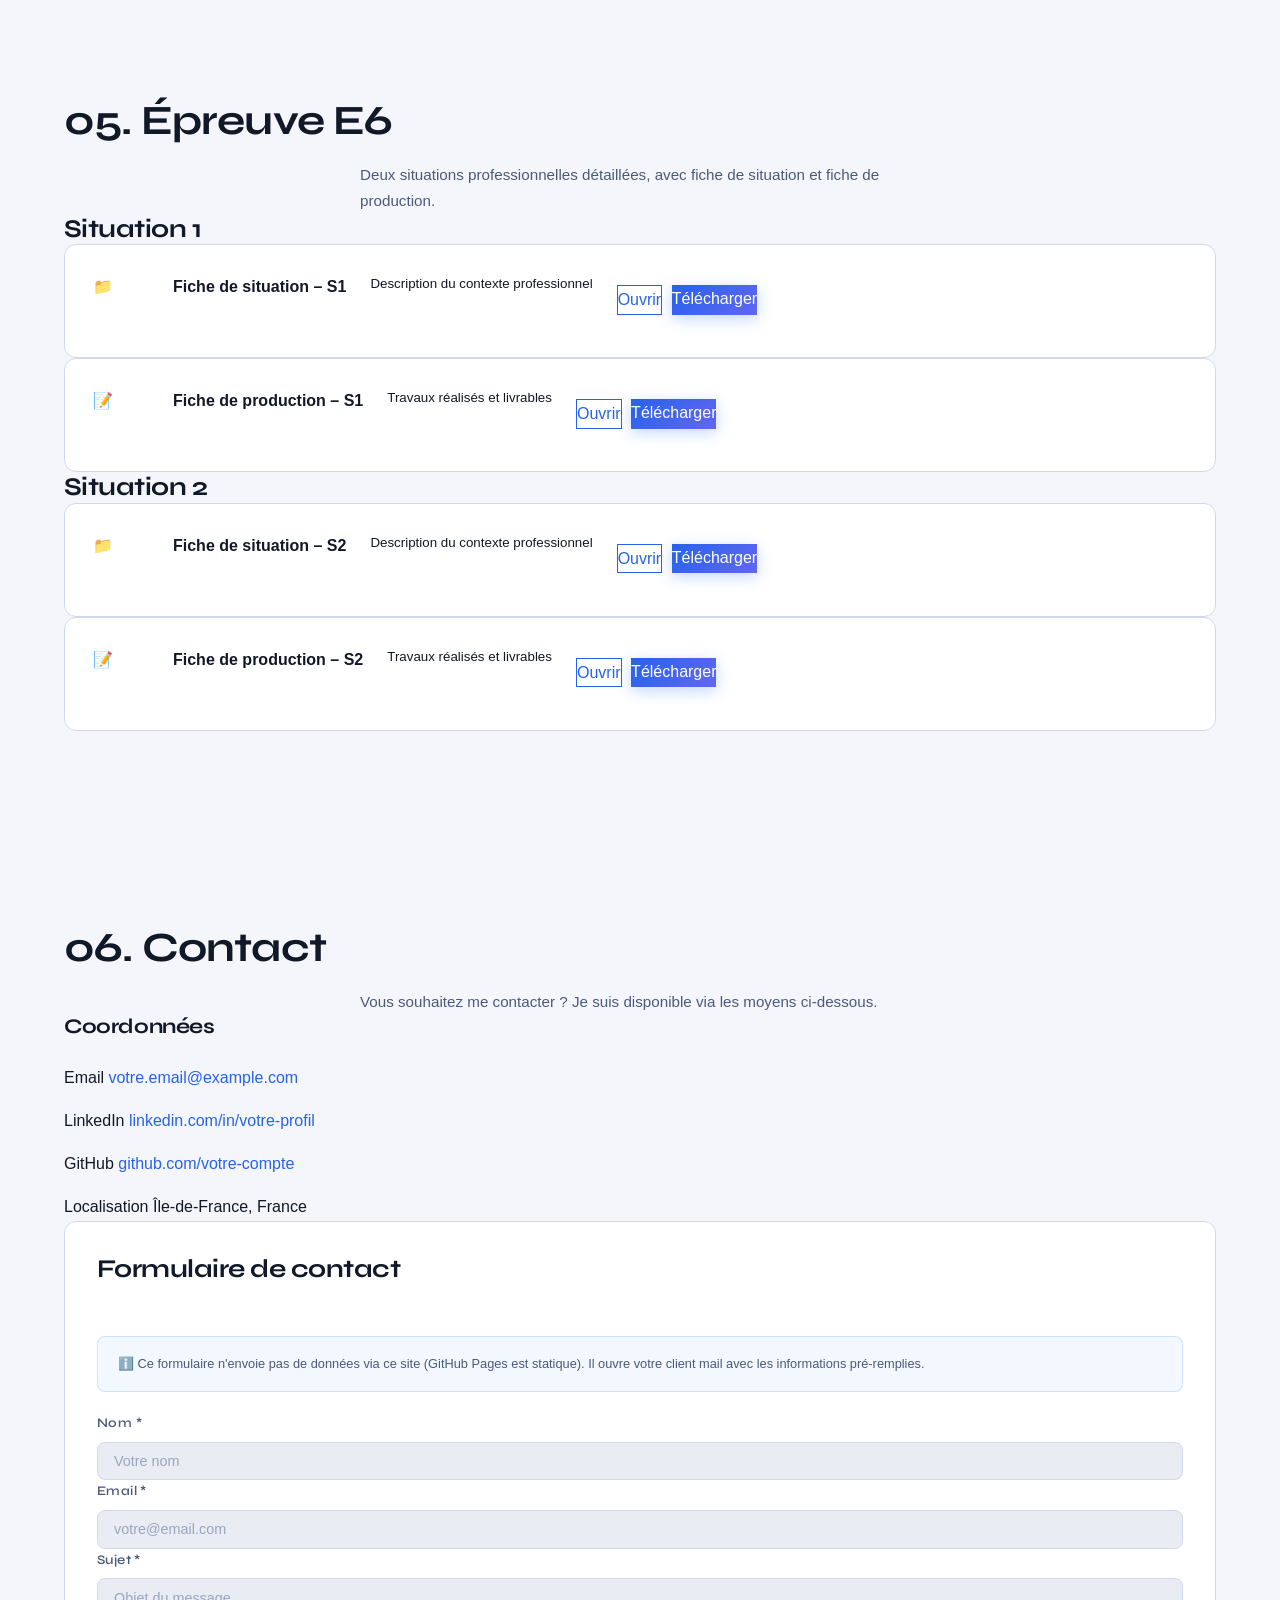
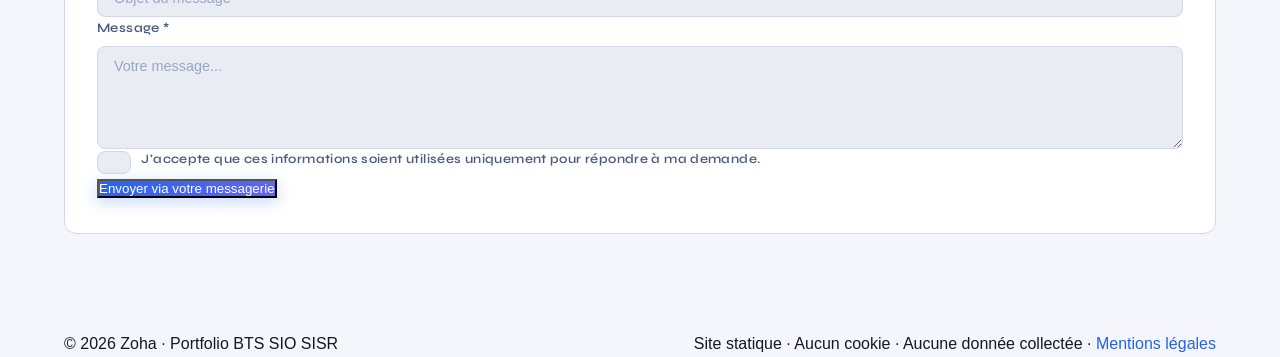
==== commit 24f52c73: "Add files via upload" ====
--- a/index.html
+++ b/index.html
@@ -26,9 +26,16 @@
         <span class="logo-bracket">[</span>Zoha<span class="logo-bracket">]</span>
         <small>BTS SIO · SISR</small>
       </div>
-      <button class="nav-toggle" aria-label="Ouvrir le menu" aria-expanded="false" aria-controls="nav-links">
-        <span></span><span></span><span></span>
-      </button>
+      <div style="display:flex;align-items:center;gap:.6rem;flex-shrink:0;">
+        <!-- Toggle Dark / Light mode -->
+        <button class="theme-toggle" id="theme-toggle" aria-label="Basculer thème clair/sombre" title="Changer de thème">
+          <span class="theme-toggle__icon theme-toggle__icon--sun" aria-hidden="true">☀️</span>
+          <span class="theme-toggle__icon theme-toggle__icon--moon" aria-hidden="true">🌙</span>
+        </button>
+        <button class="nav-toggle" aria-label="Ouvrir le menu" aria-expanded="false" aria-controls="nav-links">
+          <span></span><span></span><span></span>
+        </button>
+      </div>
       <ul class="nav-links" id="nav-links">
         <li><a href="#accueil" class="nav-link">Accueil</a></li>
         <li><a href="#cv" class="nav-link">CV</a></li>
@@ -394,6 +401,36 @@
     </div>
   </footer>
 
+  <!-- Initialisation thème AVANT rendu (évite le flash) -->
+  <script>
+    (function() {
+      const saved = localStorage.getItem('theme');
+      const prefersDark = window.matchMedia('(prefers-color-scheme: dark)').matches;
+      const theme = saved || (prefersDark ? 'dark' : 'light');
+      if (theme === 'light') document.documentElement.setAttribute('data-theme', 'light');
+    })();
+  </script>
   <script src="script.js"></script>
+  <script>
+    // ── Toggle thème clair / sombre ──────────────────────────────
+    (function() {
+      const btn = document.getElementById('theme-toggle');
+      if (!btn) return;
+
+      function applyTheme(theme) {
+        if (theme === 'light') {
+          document.documentElement.setAttribute('data-theme', 'light');
+        } else {
+          document.documentElement.removeAttribute('data-theme');
+        }
+        localStorage.setItem('theme', theme);
+      }
+
+      btn.addEventListener('click', function() {
+        const current = document.documentElement.getAttribute('data-theme');
+        applyTheme(current === 'light' ? 'dark' : 'light');
+      });
+    })();
+  </script>
 </body>
 </html>
--- a/style.css
+++ b/style.css
@@ -1,521 +1,1196 @@
-/* ================================================
-   PORTFOLIO BTS SIO SISR – Zoha
-   Design : IT / Cybersécurité – Dark tech minimal
-   ================================================ */
-
-/* ── Variables ── */
+/* ══════════════════════════════════════════════════════════════════
+   PORTFOLIO BTS SIO SISR — Feuille de style principale
+   Thème : Dark tech / IT élégant — Syne + Outfit + JetBrains Mono
+   ══════════════════════════════════════════════════════════════════ */
+
+/* ─── 0. RESET & BASE ─────────────────────────────────────────── */
+*, *::before, *::after { box-sizing: border-box; margin: 0; padding: 0; }
+
+/* ── THÈME SOMBRE (défaut) ──────────────────────────────────────── */
 :root {
-  --bg: #0a0d12;
-  --bg-alt: #0f1318;
-  --bg-card: #141820;
-  --border: #1e2530;
-  --accent: #00e5ff;
-  --accent2: #7c3aed;
-  --text: #e2e8f0;
-  --text-muted: #64748b;
-  --text-dim: #94a3b8;
-  --success: #10b981;
-  --font-mono: 'JetBrains Mono', monospace;
+  /* Palette principale */
+  --bg:          #0a0d14;
+  --bg-alt:      #0f1320;
+  --bg-card:     #131929;
+  --bg-card-h:   #192034;
+  --border:      #1e2a42;
+  --border-h:    #2e4070;
+
+  /* Textes */
+  --text:        #e2e8f4;
+  --text-muted:  #7c90b8;
+  --text-faint:  #3d506e;
+
+  /* Accents */
+  --accent:      #3b82f6;
+  --accent-h:    #60a5fa;
+  --accent-2:    #06d6a0;
+  --accent-3:    #f59e0b;
+
+  /* Gradients */
+  --grad-hero:   linear-gradient(135deg, #0a0d14 0%, #0f1a2e 60%, #0d1425 100%);
+  --grad-accent: linear-gradient(135deg, var(--accent) 0%, #6366f1 100%);
+  --grad-card:   linear-gradient(145deg, #131929, #0f1320);
+
+  /* Typographie */
   --font-display: 'Syne', sans-serif;
-  --radius: 6px;
-  --shadow: 0 4px 24px rgba(0,0,0,0.4);
-  --nav-h: 64px;
-  --transition: 0.2s ease;
-}
-
-/* ── Reset ── */
-*, *::before, *::after { box-sizing: border-box; margin: 0; padding: 0; }
-html { scroll-behavior: smooth; font-size: 16px; }
+  --font-body:    'Outfit', sans-serif;
+  --font-mono:    'JetBrains Mono', monospace;
+
+  /* Espacements */
+  --container:   1200px;
+  --gap:         2rem;
+  --section-pad: 6rem 0;
+
+  /* Effets */
+  --radius:      12px;
+  --radius-sm:   8px;
+  --shadow:      0 4px 24px rgba(0,0,0,.4);
+  --shadow-lg:   0 8px 48px rgba(0,0,0,.6);
+  --glow:        0 0 24px rgba(59,130,246,.25);
+
+  /* Transitions */
+  --t-fast:  150ms ease;
+  --t-med:   280ms ease;
+  --t-slow:  500ms ease;
+}
+
+/* ── THÈME CLAIR ────────────────────────────────────────────────── */
+[data-theme="light"] {
+  --bg:          #f4f6fb;
+  --bg-alt:      #eaecf4;
+  --bg-card:     #ffffff;
+  --bg-card-h:   #f0f4ff;
+  --border:      #d0d8ec;
+  --border-h:    #93aee0;
+
+  --text:        #111827;
+  --text-muted:  #4b5a7a;
+  --text-faint:  #9aa5c0;
+
+  --accent:      #2563eb;
+  --accent-h:    #1d4ed8;
+  --accent-2:    #059669;
+  --accent-3:    #d97706;
+
+  --grad-hero:   linear-gradient(135deg, #e8edf8 0%, #dce6f8 60%, #e4ebf8 100%);
+  --grad-accent: linear-gradient(135deg, #2563eb 0%, #6366f1 100%);
+  --grad-card:   linear-gradient(145deg, #ffffff, #f0f4ff);
+
+  --shadow:      0 4px 24px rgba(0,0,0,.08);
+  --shadow-lg:   0 8px 48px rgba(0,0,0,.12);
+  --glow:        0 0 24px rgba(37,99,235,.2);
+}
+
+/* ── TOGGLE DARK/LIGHT ──────────────────────────────────────────── */
+.theme-toggle {
+  display: flex;
+  align-items: center;
+  background: var(--bg-card);
+  border: 1.5px solid var(--border);
+  border-radius: 99px;
+  padding: 3px;
+  gap: 2px;
+  cursor: pointer;
+  flex-shrink: 0;
+  transition: border-color var(--t-med), background var(--t-med);
+}
+.theme-toggle:hover { border-color: var(--accent); }
+
+.theme-toggle__icon {
+  display: flex;
+  align-items: center;
+  justify-content: center;
+  width: 28px; height: 28px;
+  border-radius: 99px;
+  font-size: .9rem;
+  transition: background var(--t-med), opacity var(--t-med);
+  opacity: .45;
+}
+.theme-toggle__icon.active {
+  background: var(--accent);
+  opacity: 1;
+}
+/* En dark mode : lune active | En light mode : soleil actif */
+html:not([data-theme="light"]) .theme-toggle__icon--moon { background: rgba(59,130,246,.15); opacity: 1; }
+[data-theme="light"]           .theme-toggle__icon--sun  { background: var(--accent); opacity: 1; }
+
+/* Smooth transition globale au changement de thème */
+body { transition: background-color var(--t-slow), color var(--t-slow); }
+.site-header, .terminal-bar, .bg-card, nav, footer { transition: background var(--t-slow), border-color var(--t-slow); }
+
+/* En light mode : ajustements spécifiques */
+[data-theme="light"] .site-header {
+  background: rgba(244,246,251,.88) !important;
+}
+[data-theme="light"] .site-header.scrolled {
+  background: rgba(244,246,251,.97) !important;
+}
+[data-theme="light"] .main-nav {
+  background: rgba(244,246,251,.97) !important;
+}
+[data-theme="light"] .terminal-bar { background: #e0e5f0; }
+[data-theme="light"] .site-footer  { background: #dde2ef; }
+[data-theme="light"] .hero-section::before {
+  background-image:
+    linear-gradient(rgba(37,99,235,.04) 1px, transparent 1px),
+    linear-gradient(90deg, rgba(37,99,235,.04) 1px, transparent 1px);
+}
+[data-theme="light"] .rgpd-banner {
+  background: var(--bg-card);
+}
+[data-theme="light"] .back-to-top {
+  background: var(--bg-card);
+}
+
+html {
+  scroll-behavior: smooth;
+  font-size: 16px;
+}
+
 body {
-  font-family: var(--font-display);
-  background: var(--bg);
+  font-family: var(--font-body);
+  background-color: var(--bg);
   color: var(--text);
   line-height: 1.7;
   overflow-x: hidden;
-}
-a { color: var(--accent); text-decoration: none; transition: opacity var(--transition); }
-a:hover { opacity: 0.8; }
-img { max-width: 100%; display: block; }
-ul { list-style: none; }
-button { cursor: pointer; border: none; background: none; font-family: inherit; }
-
-/* ── Utilities ── */
-.container { max-width: 1100px; margin: 0 auto; padding: 0 1.5rem; }
-.section { padding: 80px 0; }
-.section-alt { background: var(--bg-alt); }
-
-.section-title {
-  font-family: var(--font-display);
-  font-size: clamp(1.6rem, 3vw, 2rem);
-  font-weight: 800;
-  margin-bottom: 0.5rem;
-  color: var(--text);
-  letter-spacing: -0.02em;
-}
-.section-num {
-  font-family: var(--font-mono);
-  color: var(--accent);
-  font-size: 0.85em;
-  font-weight: 400;
-  margin-right: 0.4em;
-}
-.section-desc {
-  color: var(--text-dim);
-  margin-bottom: 2.5rem;
-  font-size: 0.95rem;
-}
-
-/* ── Buttons ── */
-.btn-primary {
-  display: inline-block;
-  padding: 0.55rem 1.3rem;
-  background: var(--accent);
-  color: #000;
-  font-weight: 700;
-  font-family: var(--font-mono);
-  font-size: 0.82rem;
-  border-radius: var(--radius);
-  transition: background var(--transition), transform var(--transition);
-  letter-spacing: 0.04em;
-  text-transform: uppercase;
-}
-.btn-primary:hover { background: #33eeff; opacity: 1; transform: translateY(-1px); }
-.btn-outline {
-  display: inline-block;
-  padding: 0.55rem 1.3rem;
-  border: 1px solid var(--accent);
-  color: var(--accent);
-  font-weight: 600;
-  font-family: var(--font-mono);
-  font-size: 0.82rem;
-  border-radius: var(--radius);
-  transition: background var(--transition);
-  letter-spacing: 0.04em;
-  text-transform: uppercase;
-}
-.btn-outline:hover { background: rgba(0,229,255,0.08); opacity: 1; }
-.btn-full { width: 100%; text-align: center; }
-
-/* ── Navbar ── */
-header {
-  position: sticky;
-  top: 0;
-  z-index: 100;
-  background: rgba(10,13,18,0.92);
-  backdrop-filter: blur(12px);
-  border-bottom: 1px solid var(--border);
-  height: var(--nav-h);
-  display: flex;
-  align-items: center;
-}
-.navbar {
-  width: 100%;
-  max-width: 1100px;
+  -webkit-font-smoothing: antialiased;
+}
+
+/* Sélection de texte */
+::selection { background: var(--accent); color: #fff; }
+
+/* Focus accessible */
+:focus-visible {
+  outline: 2px solid var(--accent);
+  outline-offset: 3px;
+  border-radius: var(--radius-sm);
+}
+
+a { color: var(--accent); text-decoration: none; transition: color var(--t-fast); }
+a:hover { color: var(--accent-h); }
+
+img, svg { max-width: 100%; }
+ul, ol { list-style: none; }
+
+/* ─── 1. UTILITAIRES ──────────────────────────────────────────── */
+.container {
+  max-width: var(--container);
   margin: 0 auto;
   padding: 0 1.5rem;
+}
+
+.section { padding: var(--section-pad); position: relative; }
+.alt-section { background-color: var(--bg-alt); }
+
+/* ─── 2. TYPOGRAPHIE ──────────────────────────────────────────── */
+h1, h2, h3, h4 {
+  font-family: var(--font-display);
+  font-weight: 700;
+  line-height: 1.2;
+  letter-spacing: -.02em;
+  color: var(--text);
+}
+
+h1 { font-size: clamp(2.8rem, 6vw, 5rem); font-weight: 800; }
+h2 { font-size: clamp(1.8rem, 3.5vw, 2.6rem); }
+h3 { font-size: clamp(1.2rem, 2.5vw, 1.6rem); }
+h4 { font-size: 1.1rem; }
+
+/* ─── 3. BOUTONS ──────────────────────────────────────────────── */
+.btn {
+  display: inline-flex;
+  align-items: center;
+  gap: .5rem;
+  padding: .75rem 1.5rem;
+  border-radius: var(--radius-sm);
+  font-family: var(--font-display);
+  font-size: .9rem;
+  font-weight: 600;
+  letter-spacing: .03em;
+  cursor: pointer;
+  transition: all var(--t-med);
+  border: none;
+  text-decoration: none;
+  white-space: nowrap;
+}
+.btn svg { width: 1rem; height: 1rem; flex-shrink: 0; }
+
+.btn-primary {
+  background: var(--grad-accent);
+  color: #fff;
+  box-shadow: 0 4px 15px rgba(59,130,246,.3);
+}
+.btn-primary:hover {
+  transform: translateY(-2px);
+  box-shadow: 0 6px 20px rgba(59,130,246,.45);
+  color: #fff;
+}
+
+.btn-outline {
+  background: transparent;
+  color: var(--accent);
+  border: 1.5px solid var(--accent);
+}
+.btn-outline:hover {
+  background: rgba(59,130,246,.1);
+  border-color: var(--accent-h);
+  color: var(--accent-h);
+  transform: translateY(-2px);
+}
+
+.btn-sm {
+  padding: .45rem 1rem;
+  font-size: .8rem;
+}
+
+/* ─── 4. EN-TÊTE / NAVIGATION ─────────────────────────────────── */
+.site-header {
+  position: fixed;
+  top: 0; left: 0; right: 0;
+  z-index: 1000;
+  background: rgba(10,13,20,.85);
+  backdrop-filter: blur(14px);
+  -webkit-backdrop-filter: blur(14px);
+  border-bottom: 1px solid var(--border);
+  transition: background var(--t-med), box-shadow var(--t-med);
+}
+.site-header.scrolled {
+  background: rgba(10,13,20,.97);
+  box-shadow: var(--shadow);
+}
+
+.header-inner {
   display: flex;
   align-items: center;
   justify-content: space-between;
-}
-.nav-logo {
-  display: flex;
-  flex-direction: column;
+  height: 68px;
+  gap: 1rem;
+}
+
+/* Logo */
+.logo {
   font-family: var(--font-mono);
-  font-weight: 700;
   font-size: 1rem;
-  line-height: 1.1;
+  font-weight: 600;
   color: var(--text);
-}
-.nav-logo small {
-  font-size: 0.65rem;
-  color: var(--text-muted);
-  font-weight: 400;
-  letter-spacing: 0.08em;
+  display: flex;
+  align-items: center;
+  gap: .15em;
+  text-decoration: none;
+  flex-shrink: 0;
 }
 .logo-bracket { color: var(--accent); }
-
-.nav-links {
-  display: flex;
-  gap: 0.25rem;
-  align-items: center;
-}
+.logo-name    { color: var(--text); }
+
+/* Navigation */
+.nav-list {
+  display: flex;
+  align-items: center;
+  gap: .25rem;
+}
+
 .nav-link {
-  font-family: var(--font-mono);
-  font-size: 0.78rem;
-  color: var(--text-dim);
-  padding: 0.4rem 0.8rem;
-  border-radius: var(--radius);
-  transition: color var(--transition), background var(--transition);
-  letter-spacing: 0.04em;
-}
-.nav-link:hover, .nav-link.active {
-  color: var(--accent);
-  background: rgba(0,229,255,0.06);
-  opacity: 1;
-}
-
-/* Hamburger */
-.nav-toggle {
+  font-family: var(--font-display);
+  font-size: .85rem;
+  font-weight: 500;
+  color: var(--text-muted);
+  padding: .45rem .75rem;
+  border-radius: var(--radius-sm);
+  transition: all var(--t-fast);
+  text-decoration: none;
+  position: relative;
+}
+.nav-link::after {
+  content: '';
+  position: absolute;
+  bottom: 0; left: 50%; right: 50%;
+  height: 2px;
+  background: var(--accent);
+  border-radius: 2px;
+  transition: left var(--t-med), right var(--t-med);
+}
+.nav-link:hover,
+.nav-link.active {
+  color: var(--text);
+  background: rgba(59,130,246,.08);
+}
+.nav-link.active::after { left: .75rem; right: .75rem; }
+
+.nav-cta {
+  background: var(--grad-accent);
+  color: #fff !important;
+  padding: .45rem 1rem;
+  border-radius: var(--radius-sm);
+  font-weight: 600;
+}
+.nav-cta:hover { opacity: .9; transform: translateY(-1px); background: var(--grad-accent) !important; }
+.nav-cta::after { display: none; }
+
+/* Burger (mobile) */
+.burger {
   display: none;
   flex-direction: column;
   gap: 5px;
-  padding: 0.5rem;
-}
-.nav-toggle span {
+  background: transparent;
+  border: none;
+  cursor: pointer;
+  padding: .4rem;
+}
+.burger span {
   display: block;
-  width: 22px;
-  height: 2px;
+  width: 24px; height: 2px;
   background: var(--text);
   border-radius: 2px;
-  transition: transform var(--transition), opacity var(--transition);
-}
-.nav-toggle.open span:nth-child(1) { transform: translateY(7px) rotate(45deg); }
-.nav-toggle.open span:nth-child(2) { opacity: 0; }
-.nav-toggle.open span:nth-child(3) { transform: translateY(-7px) rotate(-45deg); }
-
-/* ── Hero ── */
-.hero {
-  min-height: calc(100vh - var(--nav-h));
-  display: flex;
-  align-items: center;
-  padding: 60px 0;
-  position: relative;
+  transition: all var(--t-med);
+}
+.burger.open span:nth-child(1) { transform: translateY(7px) rotate(45deg); }
+.burger.open span:nth-child(2) { opacity: 0; }
+.burger.open span:nth-child(3) { transform: translateY(-7px) rotate(-45deg); }
+
+/* ─── 5. SECTION HERO ─────────────────────────────────────────── */
+.hero-section {
+  min-height: 100vh;
+  display: flex;
+  align-items: center;
+  padding-top: 68px;
+  background: var(--grad-hero);
   overflow: hidden;
 }
-/* Grid texture background */
-.hero::before {
+
+/* Lignes grille décoratives en fond */
+.hero-section::before {
   content: '';
   position: absolute;
   inset: 0;
   background-image:
-    linear-gradient(rgba(0,229,255,0.03) 1px, transparent 1px),
-    linear-gradient(90deg, rgba(0,229,255,0.03) 1px, transparent 1px);
-  background-size: 40px 40px;
+    linear-gradient(rgba(59,130,246,.04) 1px, transparent 1px),
+    linear-gradient(90deg, rgba(59,130,246,.04) 1px, transparent 1px);
+  background-size: 48px 48px;
   pointer-events: none;
 }
+
 .hero-grid {
-  max-width: 1100px;
-  margin: 0 auto;
-  padding: 0 1.5rem;
   display: grid;
   grid-template-columns: 1fr 1fr;
   gap: 4rem;
   align-items: center;
-}
-.hero-tag {
+  padding: 4rem 1.5rem;
+}
+
+/* Badge BTS SIO */
+.hero-badge {
+  display: inline-flex;
+  align-items: center;
+  gap: .6rem;
   font-family: var(--font-mono);
-  font-size: 0.8rem;
+  font-size: .78rem;
   color: var(--accent);
-  margin-bottom: 1rem;
-  letter-spacing: 0.06em;
-}
-.hero h1 {
-  font-size: clamp(2.5rem, 6vw, 4.5rem);
-  font-weight: 800;
-  letter-spacing: -0.04em;
-  line-height: 1;
-  margin-bottom: 1rem;
-}
-.hero-accent {
+  background: rgba(59,130,246,.1);
+  border: 1px solid rgba(59,130,246,.3);
+  padding: .35rem .9rem;
+  border-radius: 99px;
+  margin-bottom: 1.5rem;
+  letter-spacing: .05em;
+}
+.badge-dot {
+  width: 7px; height: 7px;
+  border-radius: 50%;
+  background: var(--accent-2);
+  animation: pulse 2s ease infinite;
+}
+@keyframes pulse {
+  0%,100% { box-shadow: 0 0 0 0 rgba(6,214,160,.4); }
+  50%      { box-shadow: 0 0 0 6px rgba(6,214,160,0); }
+}
+
+/* Titre héro avec animation reveal */
+.hero-title {
+  display: flex;
+  flex-direction: column;
+  margin-bottom: 1.5rem;
+  overflow: hidden;
+}
+.line-reveal {
+  display: block;
+  transform: translateY(100%);
+  animation: slideUp .7s cubic-bezier(.22,1,.36,1) forwards;
+}
+.line-reveal.delay-1 { animation-delay: .12s; }
+
+@keyframes slideUp {
+  to { transform: translateY(0); }
+}
+
+.hero-sub {
+  font-size: 1.05rem;
+  color: var(--text-muted);
+  margin-bottom: .75rem;
+}
+.hero-sub strong { color: var(--accent-h); font-weight: 500; }
+
+.hero-desc {
+  font-size: .95rem;
+  color: var(--text-muted);
+  max-width: 480px;
+  margin-bottom: 2rem;
+}
+
+.hero-actions {
+  display: flex;
+  gap: 1rem;
+  flex-wrap: wrap;
+  margin-bottom: 2rem;
+}
+
+/* Stack technique */
+.tech-stack {
+  display: flex;
+  flex-wrap: wrap;
+  gap: .5rem;
+}
+.tech-tag {
+  font-family: var(--font-mono);
+  font-size: .72rem;
   color: var(--accent);
-  display: block;
-}
-.hero-sub {
-  color: var(--text-dim);
-  font-size: 0.95rem;
-  margin-bottom: 2rem;
-  max-width: 360px;
-}
-
-/* Terminal */
-.terminal-box {
-  background: #0b0f14;
-  border: 1px solid var(--border);
-  border-radius: 8px;
-  overflow: hidden;
-  box-shadow: var(--shadow), 0 0 40px rgba(0,229,255,0.05);
-}
-.terminal-bar {
-  background: #1a1f2a;
-  padding: 0.6rem 1rem;
-  display: flex;
-  gap: 0.5rem;
-  align-items: center;
-}
-.terminal-bar span {
-  width: 10px;
-  height: 10px;
-  border-radius: 50%;
-  background: #334155;
-}
-.terminal-bar span:nth-child(1) { background: #ef4444; }
-.terminal-bar span:nth-child(2) { background: #f59e0b; }
-.terminal-bar span:nth-child(3) { background: #10b981; }
-.terminal-code {
-  padding: 1.5rem;
-  font-family: var(--font-mono);
-  font-size: 0.85rem;
-  line-height: 2;
-  white-space: pre;
-}
-.t-comment { color: #4a5568; }
-.t-key { color: var(--text-dim); }
-.t-val { color: var(--accent); }
-.t-prompt {
-  color: var(--accent2);
-  animation: blink 1.2s infinite;
-}
-@keyframes blink { 0%, 100% { opacity: 1; } 50% { opacity: 0; } }
-
-/* ── Cards ── */
-.card {
+  background: rgba(59,130,246,.08);
+  border: 1px solid rgba(59,130,246,.2);
+  padding: .25rem .65rem;
+  border-radius: 4px;
+  letter-spacing: .04em;
+  transition: all var(--t-fast);
+}
+.tech-tag:hover {
+  background: rgba(59,130,246,.15);
+  border-color: rgba(59,130,246,.5);
+  color: var(--accent-h);
+}
+.tech-tag.mini { font-size: .68rem; padding: .15rem .5rem; }
+
+/* Carte terminal */
+.hero-visual {
+  display: flex;
+  justify-content: center;
+  align-items: center;
+  animation: fadeInRight .9s cubic-bezier(.22,1,.36,1) .2s both;
+}
+@keyframes fadeInRight {
+  from { opacity: 0; transform: translateX(40px); }
+  to   { opacity: 1; transform: translateX(0); }
+}
+
+.terminal-card {
+  width: 100%;
+  max-width: 440px;
   background: var(--bg-card);
   border: 1px solid var(--border);
-  border-radius: 8px;
+  border-radius: var(--radius);
+  box-shadow: var(--shadow-lg), var(--glow);
+  overflow: hidden;
+  font-family: var(--font-mono);
+  font-size: .82rem;
+}
+
+.terminal-bar {
+  display: flex;
+  align-items: center;
+  gap: .5rem;
+  padding: .7rem 1rem;
+  background: #0d111d;
+  border-bottom: 1px solid var(--border);
+}
+.t-dot { width: 11px; height: 11px; border-radius: 50%; }
+.t-dot.red    { background: #ff5f57; }
+.t-dot.yellow { background: #ffbd2e; }
+.t-dot.green  { background: #28c940; }
+.t-title {
+  margin-left: .5rem;
+  color: var(--text-faint);
+  font-size: .75rem;
+}
+
+.terminal-body {
+  padding: 1.2rem 1.4rem;
+  line-height: 1.9;
+  color: var(--text-muted);
+}
+.t-prompt { color: var(--accent-2); margin-right: .5rem; }
+.t-out { padding-left: 1.2rem; color: var(--text-muted); }
+.t-green { color: var(--accent-2); }
+.cursor { animation: blink 1s step-end infinite; color: var(--accent); }
+@keyframes blink { 0%,100% { opacity:1; } 50% { opacity:0; } }
+
+/* Décorations géométriques */
+.hero-deco {
+  position: absolute;
+  border-radius: 50%;
+  pointer-events: none;
+  filter: blur(80px);
+}
+.deco-1 {
+  width: 500px; height: 500px;
+  background: radial-gradient(circle, rgba(59,130,246,.12) 0%, transparent 70%);
+  top: -100px; right: -100px;
+}
+.deco-2 {
+  width: 300px; height: 300px;
+  background: radial-gradient(circle, rgba(6,214,160,.08) 0%, transparent 70%);
+  bottom: 0; left: 10%;
+}
+
+/* ─── 6. EN-TÊTES DE SECTION ─────────────────────────────────── */
+.section-header {
+  text-align: center;
+  margin-bottom: 3.5rem;
+}
+.section-tag {
+  font-family: var(--font-mono);
+  font-size: .72rem;
+  color: var(--accent);
+  letter-spacing: .15em;
+  display: block;
+  margin-bottom: .75rem;
+  opacity: .7;
+}
+.section-title { margin-bottom: 1rem; }
+.section-desc {
+  color: var(--text-muted);
+  max-width: 560px;
+  margin: 0 auto;
+  font-size: .95rem;
+}
+
+/* ─── 7. CARTES PDF ───────────────────────────────────────────── */
+.pdf-showcase { display: flex; justify-content: center; }
+
+.pdf-card {
+  display: flex;
+  gap: 1.5rem;
+  align-items: flex-start;
+  background: var(--bg-card);
+  border: 1px solid var(--border);
+  border-radius: var(--radius);
+  padding: 1.75rem;
+  transition: all var(--t-med);
+}
+.pdf-card:hover {
+  border-color: var(--border-h);
+  background: var(--bg-card-h);
+  box-shadow: var(--shadow);
+  transform: translateY(-3px);
+}
+.pdf-card.large-card { max-width: 600px; width: 100%; }
+.pdf-card.horizontal {
+  flex-direction: row;
+  padding: 1.25rem 1.5rem;
+}
+
+.pdf-icon-wrap { flex-shrink: 0; }
+.pdf-icon { width: 56px; height: 56px; }
+.pdf-icon-wrap.small .pdf-icon { width: 44px; height: 44px; }
+
+.pdf-info h3, .pdf-info h4 {
+  font-family: var(--font-display);
+  font-size: 1.1rem;
+  margin-bottom: .35rem;
+}
+.pdf-info p {
+  font-size: .85rem;
+  color: var(--text-muted);
+  margin-bottom: 1rem;
+  line-height: 1.5;
+}
+
+.pdf-actions {
+  display: flex;
+  gap: .6rem;
+  flex-wrap: wrap;
+  margin-top: .75rem;
+}
+
+/* ─── 8. LAYOUT ENTREPRISE ────────────────────────────────────── */
+.two-col-layout {
+  display: grid;
+  grid-template-columns: 1fr 1fr;
+  gap: 3rem;
+  align-items: start;
+}
+
+.info-block {
+  display: flex;
+  gap: .75rem;
+  align-items: baseline;
+  padding: .75rem 0;
+  border-bottom: 1px solid var(--border);
+}
+.info-block:last-of-type { border-bottom: none; }
+.info-label {
+  font-family: var(--font-mono);
+  font-size: .72rem;
+  color: var(--accent);
+  letter-spacing: .08em;
+  min-width: 80px;
+  text-transform: uppercase;
+}
+.info-value {
+  font-weight: 500;
+  color: var(--text);
+}
+.company-desc {
+  margin-top: 1.25rem;
+  color: var(--text-muted);
+  font-size: .9rem;
+}
+
+/* ─── 9. CERTIFICATIONS ───────────────────────────────────────── */
+.cert-grid {
+  display: grid;
+  grid-template-columns: repeat(auto-fill, minmax(280px, 1fr));
+  gap: 1.5rem;
+}
+
+.cert-card {
+  display: flex;
+  gap: 1.25rem;
+  background: var(--bg-card);
+  border: 1px solid var(--border);
+  border-radius: var(--radius);
   padding: 1.5rem;
-  transition: border-color var(--transition), box-shadow var(--transition);
-}
-.card:hover { border-color: rgba(0,229,255,0.25); box-shadow: 0 0 20px rgba(0,229,255,0.06); }
-
-.card-single { max-width: 700px; }
-
-.card-grid {
+  transition: all var(--t-med);
+}
+.cert-card:hover {
+  border-color: var(--border-h);
+  background: var(--bg-card-h);
+  box-shadow: var(--shadow);
+  transform: translateY(-3px);
+}
+
+.cert-badge { flex-shrink: 0; }
+.cert-badge svg { width: 40px; height: 40px; }
+
+.cert-title {
+  font-size: 1rem;
+  margin-bottom: .25rem;
+}
+.cert-issuer {
+  font-size: .78rem;
+  color: var(--text-muted);
+  font-family: var(--font-mono);
+  margin-bottom: .75rem;
+}
+
+/* ─── 10. ÉPREUVE E5 ──────────────────────────────────────────── */
+.e5-block { margin-bottom: 3.5rem; }
+.e5-block:last-child { margin-bottom: 0; }
+
+.block-title {
+  display: flex;
+  align-items: center;
+  gap: .75rem;
+  font-size: 1.2rem;
+  margin-bottom: 1.5rem;
+  color: var(--text);
+}
+.block-number {
+  font-family: var(--font-mono);
+  font-size: .75rem;
+  background: var(--grad-accent);
+  color: #fff;
+  width: 26px; height: 26px;
+  border-radius: 6px;
+  display: flex;
+  align-items: center;
+  justify-content: center;
+  font-weight: 700;
+  flex-shrink: 0;
+}
+
+.missions-grid {
   display: grid;
-  grid-template-columns: repeat(auto-fill, minmax(240px, 1fr));
+  grid-template-columns: repeat(auto-fill, minmax(290px, 1fr));
+  gap: 1.5rem;
+}
+
+.mission-card {
+  background: var(--bg-card);
+  border: 1px solid var(--border);
+  border-radius: var(--radius);
+  padding: 1.5rem;
+  transition: all var(--t-med);
+  display: flex;
+  flex-direction: column;
+  gap: .75rem;
+}
+.mission-card:hover {
+  border-color: var(--border-h);
+  background: var(--bg-card-h);
+  box-shadow: var(--shadow);
+  transform: translateY(-3px);
+}
+
+.mission-header { display: flex; flex-direction: column; gap: .3rem; }
+.mission-num {
+  font-family: var(--font-mono);
+  font-size: .7rem;
+  color: var(--accent);
+  letter-spacing: .08em;
+}
+.mission-title { font-size: 1rem; }
+.mission-desc { font-size: .85rem; color: var(--text-muted); line-height: 1.5; flex: 1; }
+.mission-tags { display: flex; gap: .4rem; flex-wrap: wrap; }
+
+/* Veille */
+.veille-grid {
+  display: grid;
+  grid-template-columns: repeat(auto-fill, minmax(320px, 1fr));
+  gap: 1.5rem;
+}
+
+.veille-card {
+  display: flex;
   gap: 1.25rem;
-}
-.card-grid-2 {
-  grid-template-columns: repeat(auto-fill, minmax(300px, 1fr));
-}
-
-.pdf-card {
+  background: var(--bg-card);
+  border: 1px solid var(--border);
+  border-radius: var(--radius);
+  padding: 1.5rem;
+  transition: all var(--t-med);
+}
+.veille-card:hover {
+  border-color: var(--border-h);
+  background: var(--bg-card-h);
+  box-shadow: var(--shadow);
+  transform: translateY(-3px);
+}
+
+.veille-icon { flex-shrink: 0; }
+.veille-icon svg { width: 36px; height: 36px; }
+
+.veille-content h4 { margin-bottom: .35rem; font-size: 1rem; }
+.veille-content p  { font-size: .85rem; color: var(--text-muted); line-height: 1.5; margin-bottom: .75rem; }
+
+/* ─── 11. ÉPREUVE E6 ──────────────────────────────────────────── */
+.situation-block {
+  background: var(--bg-card);
+  border: 1px solid var(--border);
+  border-radius: var(--radius);
+  padding: 2rem;
+  margin-bottom: 2rem;
+  transition: border-color var(--t-med);
+}
+.situation-block:hover { border-color: var(--border-h); }
+.situation-block:last-child { margin-bottom: 0; }
+
+.situation-header { margin-bottom: 1.75rem; }
+
+.sit-tag {
+  font-family: var(--font-mono);
+  font-size: .72rem;
+  color: #fff;
+  background: var(--grad-accent);
+  padding: .25rem .75rem;
+  border-radius: 99px;
+  display: inline-block;
+  margin-bottom: .75rem;
+  letter-spacing: .05em;
+}
+.sit-tag-2 { background: linear-gradient(135deg, var(--accent-2), #059669); }
+
+.situation-title { font-size: 1.3rem; margin-bottom: .6rem; }
+.situation-context { font-size: .88rem; color: var(--text-muted); max-width: 640px; }
+
+.situation-docs {
+  display: grid;
+  grid-template-columns: 1fr 1fr;
+  gap: 1.25rem;
+}
+
+.doc-card {
+  display: flex;
+  gap: 1rem;
+  background: var(--bg-alt);
+  border: 1px solid var(--border);
+  border-radius: var(--radius-sm);
+  padding: 1.25rem;
+  transition: all var(--t-med);
+}
+.doc-card:hover {
+  border-color: var(--border-h);
+  background: #131929;
+  transform: translateY(-2px);
+}
+
+.doc-icon { flex-shrink: 0; }
+.doc-icon svg { width: 32px; height: 32px; }
+
+.doc-type {
+  font-family: var(--font-mono);
+  font-size: .68rem;
+  color: var(--accent);
+  letter-spacing: .08em;
+  text-transform: uppercase;
+  display: block;
+  margin-bottom: .35rem;
+}
+.doc-type.production { color: var(--accent-2); }
+.doc-info h4 { font-size: .95rem; margin-bottom: .5rem; }
+
+/* ─── 12. SECTION CONTACT ─────────────────────────────────────── */
+.contact-layout {
+  display: grid;
+  grid-template-columns: 1fr 1.5fr;
+  gap: 3.5rem;
+  align-items: start;
+}
+
+.contact-info h3 {
+  font-size: 1.3rem;
+  margin-bottom: 1.5rem;
+}
+
+.contact-list { display: flex; flex-direction: column; gap: 1rem; }
+.contact-item {
+  display: flex;
+  align-items: center;
+  gap: .85rem;
+  font-size: .92rem;
+}
+.contact-icon {
+  width: 20px; height: 20px;
+  color: var(--accent);
+  flex-shrink: 0;
+}
+
+/* Notice RGPD */
+.rgpd-notice {
+  display: flex;
+  gap: .75rem;
+  align-items: flex-start;
+  margin-top: 2rem;
+  padding: 1rem 1.25rem;
+  background: rgba(59,130,246,.06);
+  border: 1px solid rgba(59,130,246,.2);
+  border-radius: var(--radius-sm);
+  font-size: .8rem;
+  color: var(--text-muted);
+}
+.rgpd-notice svg { width: 18px; height: 18px; color: var(--accent); flex-shrink: 0; margin-top: .1rem; }
+.rgpd-notice strong { color: var(--accent); }
+.rgpd-notice p { line-height: 1.6; }
+
+/* Formulaire */
+.contact-form {
+  background: var(--bg-card);
+  border: 1px solid var(--border);
+  border-radius: var(--radius);
+  padding: 2rem;
   display: flex;
   flex-direction: column;
-  gap: 0.4rem;
-}
-.pdf-card strong { font-size: 0.95rem; color: var(--text); }
-.pdf-card small { color: var(--text-muted); font-size: 0.78rem; }
-.pdf-card .pdf-actions { margin-top: auto; padding-top: 1rem; display: flex; gap: 0.5rem; flex-wrap: wrap; }
-
-.pdf-entry {
-  display: flex;
-  align-items: center;
-  gap: 1rem;
-  flex-wrap: wrap;
-}
-.pdf-icon { font-size: 1.5rem; flex-shrink: 0; }
-.pdf-info { flex: 1; min-width: 160px; }
-.pdf-info strong { display: block; font-size: 0.95rem; color: var(--text); }
-.pdf-info small { color: var(--text-muted); font-size: 0.78rem; }
-.pdf-actions { display: flex; gap: 0.5rem; flex-wrap: wrap; }
-
-/* ── Subsections (E5 / E6) ── */
-.subsection { margin-bottom: 2.5rem; }
-.subsection:last-child { margin-bottom: 0; }
-.subsection-title {
-  font-size: 1rem;
-  font-family: var(--font-mono);
-  color: var(--text-dim);
-  margin-bottom: 1rem;
-  padding-bottom: 0.5rem;
-  border-bottom: 1px solid var(--border);
-  letter-spacing: 0.04em;
-}
-.e6-tag {
-  color: var(--accent2);
-  border-color: rgba(124,58,237,0.3);
-}
-
-/* ── Contact ── */
-.contact-grid {
+  gap: 1.25rem;
+}
+
+.form-row {
   display: grid;
-  grid-template-columns: 1fr 1.4fr;
-  gap: 1.5rem;
-  align-items: start;
-}
-.contact-info h3, .contact-form h3 {
-  font-size: 1rem;
-  font-family: var(--font-mono);
-  color: var(--accent);
-  margin-bottom: 1.25rem;
-  letter-spacing: 0.06em;
-  text-transform: uppercase;
-}
-.contact-list { display: flex; flex-direction: column; gap: 1rem; }
-.contact-list li {
+  grid-template-columns: 1fr 1fr;
+  gap: 1.25rem;
+}
+
+.form-group {
   display: flex;
   flex-direction: column;
-  gap: 0.2rem;
-}
-.contact-label {
-  font-family: var(--font-mono);
-  font-size: 0.72rem;
-  color: var(--text-muted);
-  text-transform: uppercase;
-  letter-spacing: 0.08em;
-}
-.contact-link { color: var(--accent); font-size: 0.9rem; }
-
-/* Form */
-.rgpd-notice {
-  font-size: 0.76rem;
-  color: var(--text-muted);
-  margin-bottom: 1.25rem;
-  line-height: 1.5;
-  background: rgba(0,229,255,0.04);
-  padding: 0.6rem 0.8rem;
-  border-radius: 4px;
-  border-left: 2px solid var(--accent);
-}
-.form-group { margin-bottom: 1rem; }
+  gap: .45rem;
+}
 .form-group label {
-  display: block;
-  font-size: 0.78rem;
-  font-family: var(--font-mono);
-  color: var(--text-dim);
-  margin-bottom: 0.35rem;
-  letter-spacing: 0.04em;
-  text-transform: uppercase;
-}
+  font-family: var(--font-display);
+  font-size: .82rem;
+  font-weight: 600;
+  color: var(--text-muted);
+  letter-spacing: .03em;
+}
+.form-group label span[aria-hidden] { color: var(--accent); margin-left: .15rem; }
+
 .form-group input,
 .form-group textarea {
-  width: 100%;
-  background: #0a0d12;
+  background: var(--bg-alt);
+  border: 1.5px solid var(--border);
+  border-radius: var(--radius-sm);
+  padding: .65rem 1rem;
+  color: var(--text);
+  font-family: var(--font-body);
+  font-size: .9rem;
+  transition: border-color var(--t-fast), box-shadow var(--t-fast);
+  resize: vertical;
+  -webkit-appearance: none;
+}
+.form-group input:focus,
+.form-group textarea:focus {
+  outline: none;
+  border-color: var(--accent);
+  box-shadow: 0 0 0 3px rgba(59,130,246,.15);
+}
+.form-group input.invalid,
+.form-group textarea.invalid {
+  border-color: #ef4444;
+}
+.form-group input::placeholder,
+.form-group textarea::placeholder {
+  color: var(--text-faint);
+}
+
+/* Checkbox RGPD */
+.form-check {
+  flex-direction: row !important;
+  align-items: flex-start;
+  gap: .65rem !important;
+}
+.form-check input[type="checkbox"] {
+  width: 16px; height: 16px;
+  flex-shrink: 0;
+  margin-top: .1rem;
+  accent-color: var(--accent);
+  cursor: pointer;
+}
+.form-check label {
+  font-size: .8rem;
+  color: var(--text-muted);
+  cursor: pointer;
+}
+
+.form-error {
+  font-size: .75rem;
+  color: #ef4444;
+  min-height: 1em;
+  display: block;
+}
+
+.btn-submit {
+  align-self: flex-start;
+  width: auto;
+  padding: .8rem 2rem;
+}
+
+.form-success {
+  padding: .85rem 1.25rem;
+  background: rgba(6,214,160,.1);
+  border: 1px solid rgba(6,214,160,.3);
+  border-radius: var(--radius-sm);
+  color: var(--accent-2);
+  font-size: .88rem;
+  text-align: center;
+}
+
+/* ─── 13. FOOTER ──────────────────────────────────────────────── */
+.site-footer {
+  background: #060810;
+  border-top: 1px solid var(--border);
+  padding: 3rem 0 2rem;
+}
+
+.footer-inner {
+  display: flex;
+  flex-wrap: wrap;
+  gap: 2rem;
+  align-items: center;
+  justify-content: space-between;
+}
+
+.footer-left .footer-sub {
+  font-family: var(--font-mono);
+  font-size: .72rem;
+  color: var(--text-faint);
+  margin-top: .3rem;
+}
+
+.footer-nav {
+  display: flex;
+  flex-wrap: wrap;
+  gap: 1rem;
+}
+.footer-nav a {
+  font-size: .82rem;
+  color: var(--text-muted);
+  transition: color var(--t-fast);
+}
+.footer-nav a:hover { color: var(--accent); }
+
+.footer-copy {
+  font-size: .78rem;
+  color: var(--text-faint);
+  text-align: right;
+  line-height: 1.8;
+}
+.footer-rgpd-link {
+  color: var(--text-faint);
+  text-decoration: underline;
+  text-decoration-color: transparent;
+  transition: all var(--t-fast);
+}
+.footer-rgpd-link:hover { color: var(--accent); text-decoration-color: var(--accent); }
+
+/* ─── 14. BANDEAU RGPD ────────────────────────────────────────── */
+.rgpd-banner {
+  position: fixed;
+  bottom: 1.5rem; left: 50%;
+  transform: translateX(-50%);
+  z-index: 9999;
+  background: var(--bg-card);
   border: 1px solid var(--border);
   border-radius: var(--radius);
-  color: var(--text);
-  font-family: var(--font-display);
-  font-size: 0.9rem;
-  padding: 0.65rem 0.9rem;
-  transition: border-color var(--transition);
-  outline: none;
-  resize: vertical;
-}
-.form-group input:focus,
-.form-group textarea:focus { border-color: var(--accent); }
-.form-group input.invalid,
-.form-group textarea.invalid { border-color: #ef4444; }
-.form-check {
-  display: flex;
-  align-items: flex-start;
-  gap: 0.6rem;
-}
-.form-check input[type="checkbox"] {
-  width: 16px;
-  height: 16px;
-  flex-shrink: 0;
-  accent-color: var(--accent);
-  margin-top: 3px;
-}
-.form-check label {
-  font-size: 0.76rem;
-  color: var(--text-muted);
-  text-transform: none;
-  letter-spacing: 0;
-  font-family: var(--font-display);
-}
-.form-feedback {
-  font-size: 0.82rem;
-  margin-top: 0.75rem;
-  font-family: var(--font-mono);
-}
-.form-feedback.ok { color: var(--success); }
-.form-feedback.err { color: #ef4444; }
-
-/* ── Footer ── */
-footer {
-  background: var(--bg-alt);
-  border-top: 1px solid var(--border);
-  padding: 2rem 0;
-  text-align: center;
-}
-.footer-inner {
-  display: flex;
-  flex-direction: column;
-  align-items: center;
-  gap: 0.4rem;
-}
-footer p { font-size: 0.82rem; color: var(--text-muted); font-family: var(--font-mono); }
-.footer-rgpd { font-size: 0.72rem !important; }
-.footer-rgpd a { color: var(--text-muted); }
-.footer-rgpd a:hover { color: var(--accent); }
-
-/* ── RGPD Banner ── */
-#rgpd-banner {
+  padding: 1rem 1.5rem;
+  display: flex;
+  align-items: center;
+  gap: 1.5rem;
+  box-shadow: var(--shadow-lg);
+  max-width: 680px;
+  width: calc(100% - 3rem);
+  font-size: .82rem;
+  color: var(--text-muted);
+  transition: opacity var(--t-med), transform var(--t-med);
+}
+.rgpd-banner.hidden {
+  opacity: 0;
+  transform: translateX(-50%) translateY(20px);
+  pointer-events: none;
+}
+.rgpd-banner p { flex: 1; }
+.rgpd-link { color: var(--accent); text-decoration: underline; }
+
+/* ─── 15. BOUTON RETOUR EN HAUT ───────────────────────────────── */
+.back-to-top {
   position: fixed;
-  bottom: 1rem;
-  left: 1rem;
-  right: 1rem;
-  max-width: 600px;
-  margin: 0 auto;
+  bottom: 2rem; right: 2rem;
+  z-index: 900;
   background: var(--bg-card);
-  border: 1px solid var(--accent);
-  border-radius: 8px;
-  padding: 1rem 1.25rem;
-  font-size: 0.82rem;
-  font-family: var(--font-mono);
-  color: var(--text-dim);
-  z-index: 999;
-  display: flex;
-  align-items: center;
-  gap: 1rem;
-  box-shadow: var(--shadow);
-}
-#rgpd-banner p { flex: 1; line-height: 1.5; }
-#rgpd-ok {
+  border: 1px solid var(--border);
+  border-radius: 10px;
+  width: 42px; height: 42px;
+  display: flex;
+  align-items: center;
+  justify-content: center;
+  cursor: pointer;
+  transition: all var(--t-med);
+  color: var(--text-muted);
+}
+.back-to-top svg { width: 18px; height: 18px; }
+.back-to-top:hover {
   background: var(--accent);
-  color: #000;
-  font-family: var(--font-mono);
-  font-weight: 700;
-  font-size: 0.75rem;
-  padding: 0.4rem 0.9rem;
-  border-radius: 4px;
-  white-space: nowrap;
-  flex-shrink: 0;
-}
-#rgpd-banner.hidden { display: none; }
-
-/* ── Responsive ── */
-@media (max-width: 900px) {
-  .contact-grid { grid-template-columns: 1fr; }
-  .hero-grid { grid-template-columns: 1fr; }
-  .terminal-box { display: none; }
-}
-
-@media (max-width: 700px) {
-  .nav-links {
-    display: none;
-    flex-direction: column;
-    position: fixed;
-    top: var(--nav-h);
-    left: 0;
-    right: 0;
-    background: rgba(10,13,18,0.97);
-    padding: 1.5rem;
-    gap: 0.25rem;
-    border-bottom: 1px solid var(--border);
-    backdrop-filter: blur(12px);
-    z-index: 99;
-  }
-  .nav-links.open { display: flex; }
-  .nav-link { font-size: 0.9rem; padding: 0.65rem 1rem; }
-  .nav-toggle { display: flex; }
-
-  .section { padding: 56px 0; }
-  .hero h1 { font-size: 2.5rem; }
-  .pdf-entry { flex-direction: column; align-items: flex-start; }
-  .pdf-actions { gap: 0.4rem; }
-  .card-grid { grid-template-columns: 1fr; }
-  .card-grid-2 { grid-template-columns: 1fr; }
-}
-
-/* ── Scroll animation helper ── */
+  border-color: var(--accent);
+  color: #fff;
+  transform: translateY(-3px);
+  box-shadow: var(--glow);
+}
+
+/* ─── 16. ANIMATIONS SCROLL REVEAL ───────────────────────────── */
 .reveal {
   opacity: 0;
-  transform: translateY(20px);
-  transition: opacity 0.5s ease, transform 0.5s ease;
+  transform: translateY(28px);
+  transition: opacity .6s ease, transform .6s ease;
 }
 .reveal.visible {
   opacity: 1;
-  transform: none;
-}
+  transform: translateY(0);
+}
+
+/* ─── 17. RESPONSIVE ──────────────────────────────────────────── */
+
+/* Tablette large */
+@media (max-width: 1024px) {
+  .hero-grid { gap: 2.5rem; }
+  .contact-layout { grid-template-columns: 1fr; }
+  .two-col-layout  { grid-template-columns: 1fr; }
+}
+
+/* Tablette */
+@media (max-width: 768px) {
+  :root { --section-pad: 4rem 0; }
+
+  /* Navigation mobile */
+  .burger { display: flex; }
+
+  .main-nav {
+    position: fixed;
+    top: 68px; left: 0; right: 0; bottom: 0;
+    background: rgba(10,13,20,.97);
+    backdrop-filter: blur(14px);
+    -webkit-backdrop-filter: blur(14px);
+    flex-direction: column;
+    align-items: center;
+    justify-content: center;
+    gap: 0;
+    transform: translateX(100%);
+    transition: transform var(--t-med);
+    z-index: 999;
+    overflow-y: auto;
+  }
+  .main-nav.open {
+    transform: translateX(0);
+  }
+  .nav-list {
+    flex-direction: column;
+    gap: .5rem;
+    width: 100%;
+    padding: 2rem 2rem;
+    align-items: stretch;
+  }
+  .nav-link {
+    padding: .9rem 1.25rem;
+    font-size: 1.1rem;
+    text-align: center;
+  }
+
+  /* Hero */
+  .hero-grid {
+    grid-template-columns: 1fr;
+    text-align: center;
+    gap: 2.5rem;
+    padding: 3rem 1.5rem;
+  }
+  .hero-text {
+    display: flex;
+    flex-direction: column;
+    align-items: center;
+  }
+  .hero-desc { max-width: 100%; }
+  .hero-visual { order: -1; }
+  .terminal-card { max-width: 340px; }
+  .deco-1, .deco-2 { display: none; }
+
+  /* E6 situations */
+  .situation-docs { grid-template-columns: 1fr; }
+
+  /* Form */
+  .form-row { grid-template-columns: 1fr; }
+  .contact-form { padding: 1.5rem; }
+
+  /* Footer */
+  .footer-inner { flex-direction: column; align-items: flex-start; }
+  .footer-copy { text-align: left; }
+}
+
+/* Mobile */
+@media (max-width: 480px) {
+  .missions-grid,
+  .veille-grid,
+  .cert-grid { grid-template-columns: 1fr; }
+
+  .pdf-card { flex-direction: column; gap: 1rem; }
+  .pdf-card.large-card { padding: 1.25rem; }
+
+  .btn { font-size: .82rem; }
+  .hero-actions { justify-content: center; }
+  .tech-stack { justify-content: center; }
+
+  .rgpd-banner { flex-direction: column; align-items: flex-start; gap: .75rem; }
+  .situation-block { padding: 1.25rem; }
+  .doc-card { flex-direction: column; }
+}
+
+/* Accessibilité — préférence de mouvement réduit */
+@media (prefers-reduced-motion: reduce) {
+  *, *::before, *::after {
+    animation-duration: 0.01ms !important;
+    animation-iteration-count: 1 !important;
+    transition-duration: 0.01ms !important;
+  }
+  .line-reveal { transform: none; }
+  .hero-visual { animation: none; }
+}
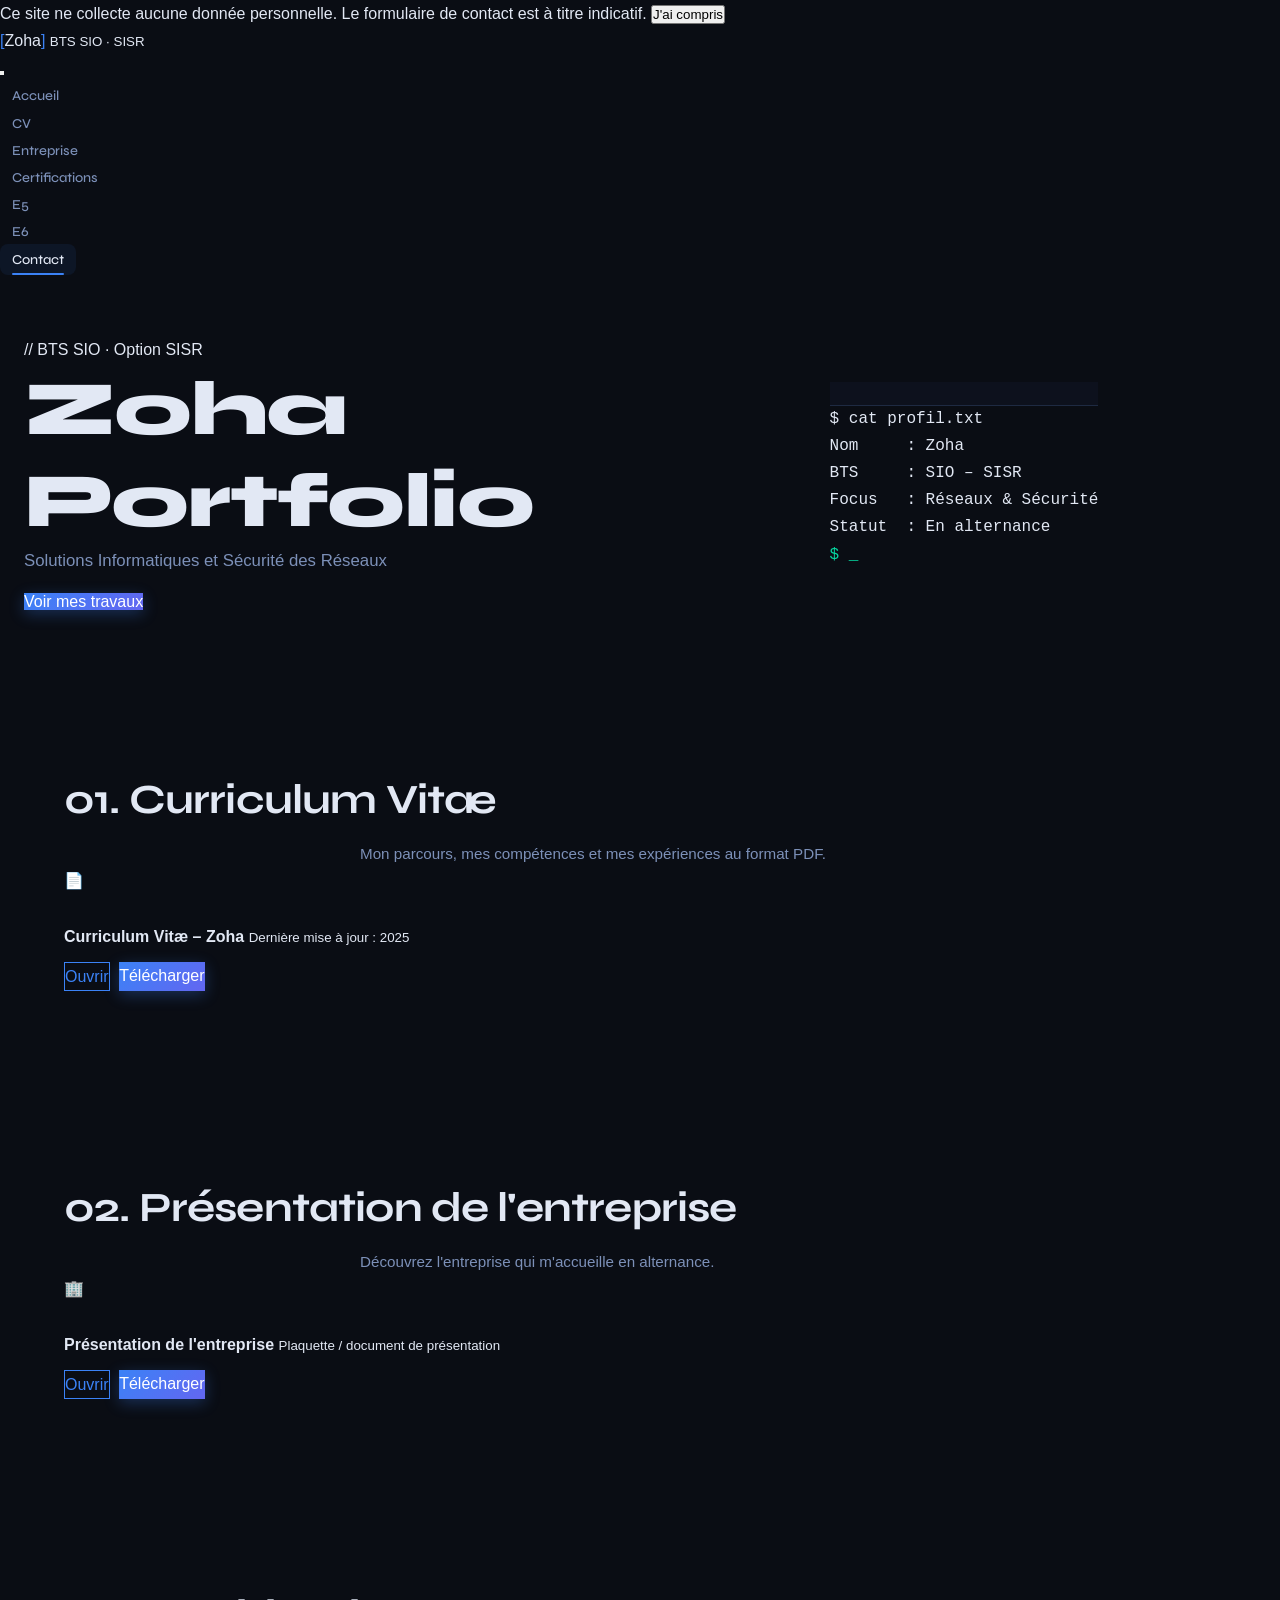
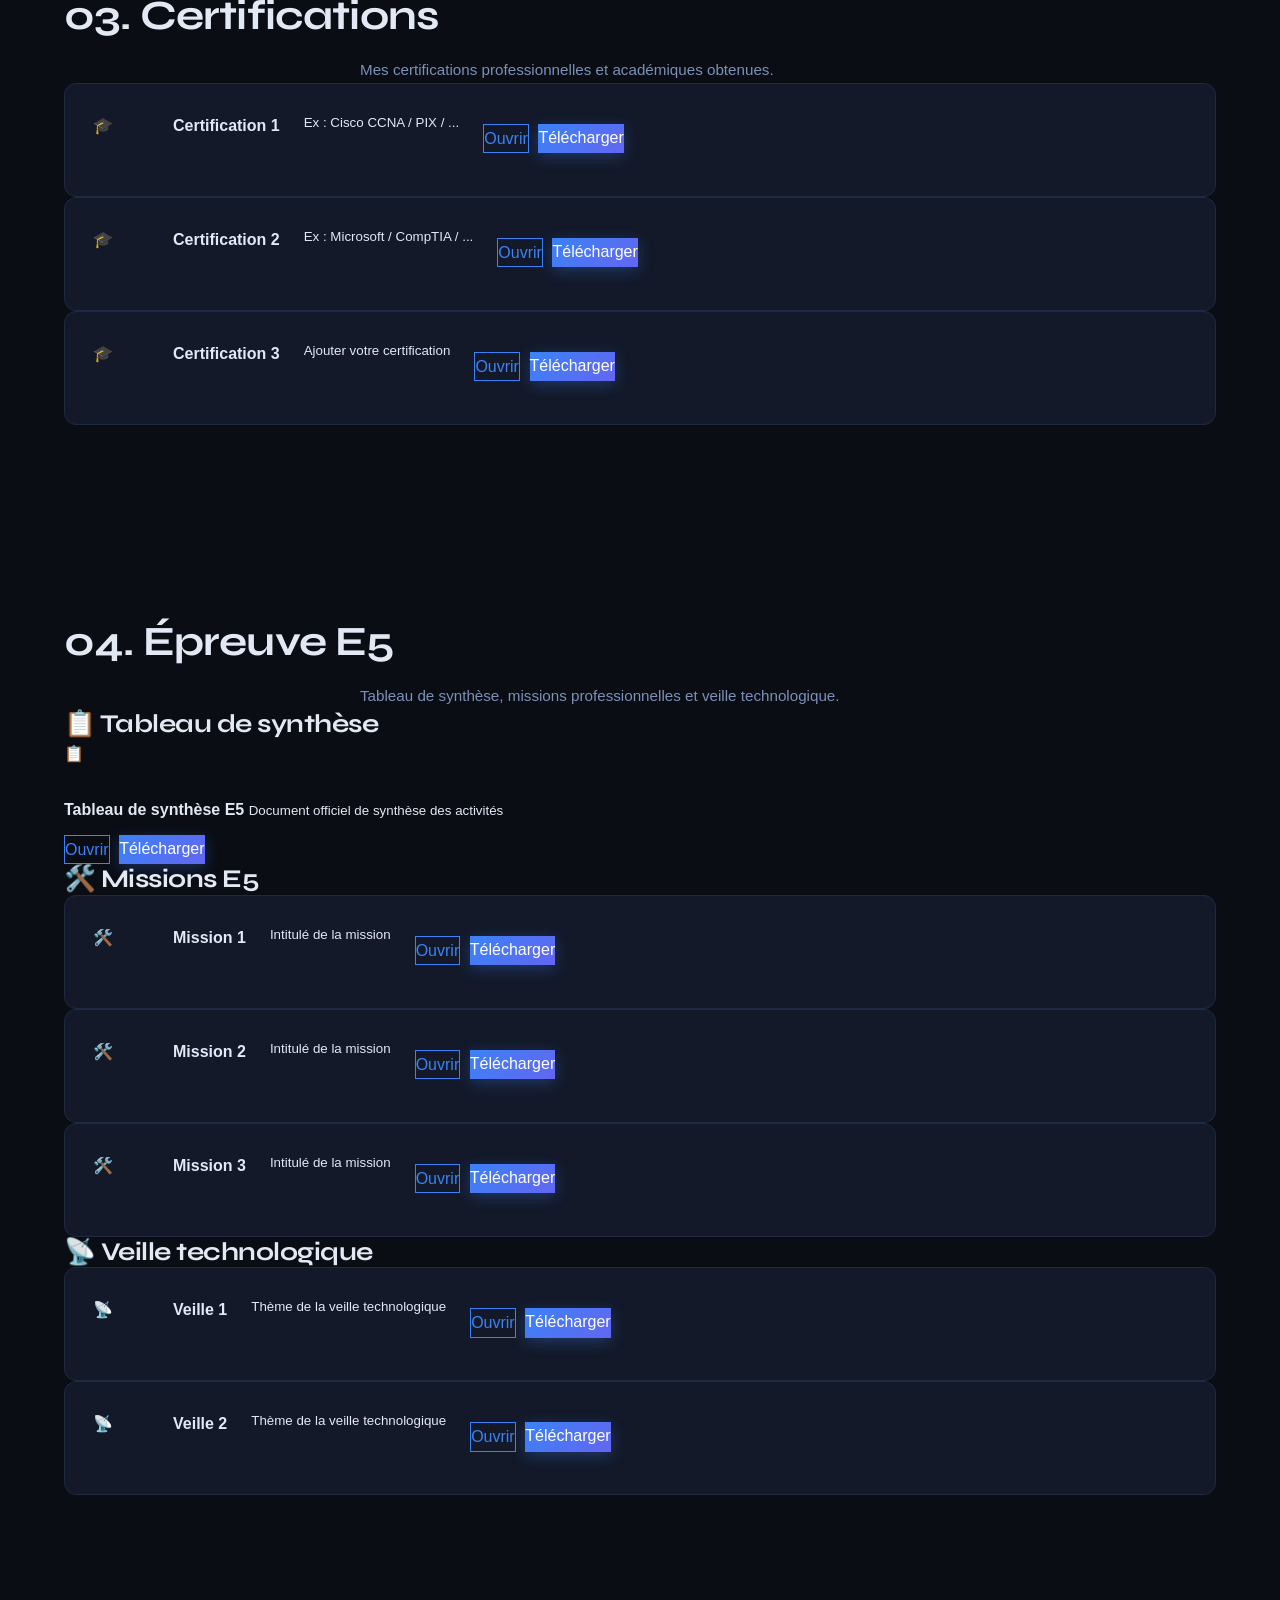
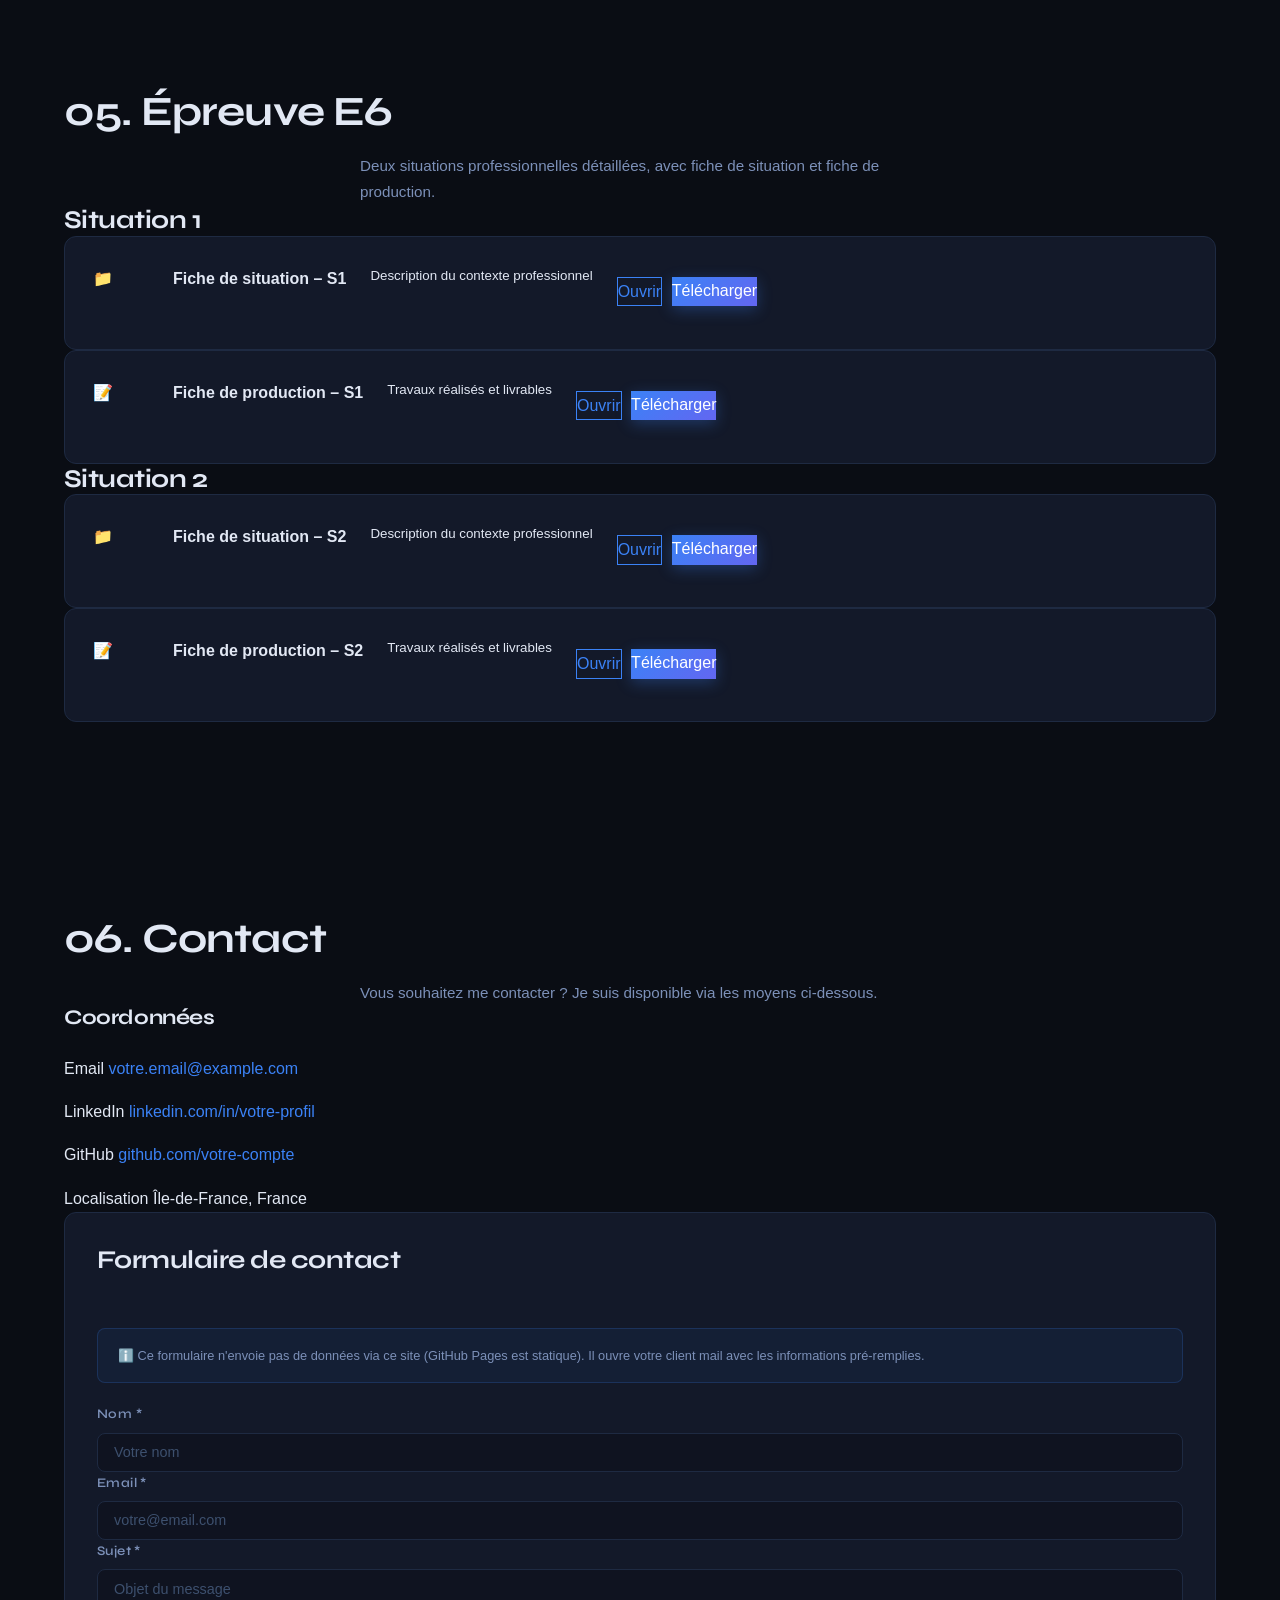
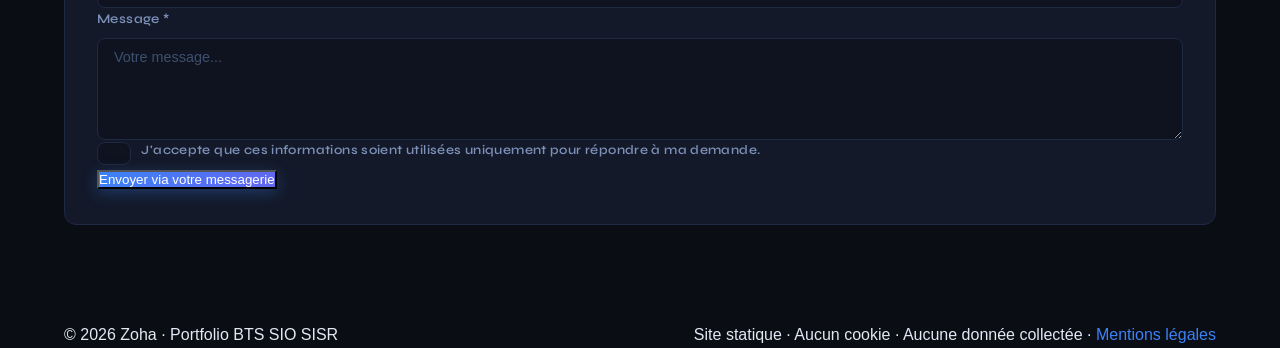
==== commit aaa2fa18: "Add files via upload" ====
--- a/index.html
+++ b/index.html
@@ -26,16 +26,9 @@
         <span class="logo-bracket">[</span>Zoha<span class="logo-bracket">]</span>
         <small>BTS SIO · SISR</small>
       </div>
-      <div style="display:flex;align-items:center;gap:.6rem;flex-shrink:0;">
-        <!-- Toggle Dark / Light mode -->
-        <button class="theme-toggle" id="theme-toggle" aria-label="Basculer thème clair/sombre" title="Changer de thème">
-          <span class="theme-toggle__icon theme-toggle__icon--sun" aria-hidden="true">☀️</span>
-          <span class="theme-toggle__icon theme-toggle__icon--moon" aria-hidden="true">🌙</span>
-        </button>
-        <button class="nav-toggle" aria-label="Ouvrir le menu" aria-expanded="false" aria-controls="nav-links">
-          <span></span><span></span><span></span>
-        </button>
-      </div>
+      <button class="nav-toggle" aria-label="Ouvrir le menu" aria-expanded="false" aria-controls="nav-links">
+        <span></span><span></span><span></span>
+      </button>
       <ul class="nav-links" id="nav-links">
         <li><a href="#accueil" class="nav-link">Accueil</a></li>
         <li><a href="#cv" class="nav-link">CV</a></li>
@@ -401,36 +394,6 @@
     </div>
   </footer>
 
-  <!-- Initialisation thème AVANT rendu (évite le flash) -->
-  <script>
-    (function() {
-      const saved = localStorage.getItem('theme');
-      const prefersDark = window.matchMedia('(prefers-color-scheme: dark)').matches;
-      const theme = saved || (prefersDark ? 'dark' : 'light');
-      if (theme === 'light') document.documentElement.setAttribute('data-theme', 'light');
-    })();
-  </script>
   <script src="script.js"></script>
-  <script>
-    // ── Toggle thème clair / sombre ──────────────────────────────
-    (function() {
-      const btn = document.getElementById('theme-toggle');
-      if (!btn) return;
-
-      function applyTheme(theme) {
-        if (theme === 'light') {
-          document.documentElement.setAttribute('data-theme', 'light');
-        } else {
-          document.documentElement.removeAttribute('data-theme');
-        }
-        localStorage.setItem('theme', theme);
-      }
-
-      btn.addEventListener('click', function() {
-        const current = document.documentElement.getAttribute('data-theme');
-        applyTheme(current === 'light' ? 'dark' : 'light');
-      });
-    })();
-  </script>
 </body>
 </html>
--- a/style.css
+++ b/style.css
@@ -6,15 +6,14 @@
 /* ─── 0. RESET & BASE ─────────────────────────────────────────── */
 *, *::before, *::after { box-sizing: border-box; margin: 0; padding: 0; }
 
-/* ── THÈME SOMBRE (défaut) ──────────────────────────────────────── */
 :root {
   /* Palette principale */
-  --bg:          #0a0d14;
-  --bg-alt:      #0f1320;
-  --bg-card:     #131929;
-  --bg-card-h:   #192034;
-  --border:      #1e2a42;
-  --border-h:    #2e4070;
+  --bg:          #0a0d14;       /* fond très sombre */
+  --bg-alt:      #0f1320;       /* sections alternées */
+  --bg-card:     #131929;       /* cartes */
+  --bg-card-h:   #192034;       /* cartes hover */
+  --border:      #1e2a42;       /* bordures subtiles */
+  --border-h:    #2e4070;       /* bordures hover */
 
   /* Textes */
   --text:        #e2e8f4;
@@ -22,10 +21,10 @@
   --text-faint:  #3d506e;
 
   /* Accents */
-  --accent:      #3b82f6;
-  --accent-h:    #60a5fa;
-  --accent-2:    #06d6a0;
-  --accent-3:    #f59e0b;
+  --accent:      #3b82f6;       /* bleu tech */
+  --accent-h:    #60a5fa;       /* bleu clair hover */
+  --accent-2:    #06d6a0;       /* vert menthe (second accent) */
+  --accent-3:    #f59e0b;       /* ambre (badges) */
 
   /* Gradients */
   --grad-hero:   linear-gradient(135deg, #0a0d14 0%, #0f1a2e 60%, #0d1425 100%);
@@ -53,94 +52,6 @@
   --t-fast:  150ms ease;
   --t-med:   280ms ease;
   --t-slow:  500ms ease;
-}
-
-/* ── THÈME CLAIR ────────────────────────────────────────────────── */
-[data-theme="light"] {
-  --bg:          #f4f6fb;
-  --bg-alt:      #eaecf4;
-  --bg-card:     #ffffff;
-  --bg-card-h:   #f0f4ff;
-  --border:      #d0d8ec;
-  --border-h:    #93aee0;
-
-  --text:        #111827;
-  --text-muted:  #4b5a7a;
-  --text-faint:  #9aa5c0;
-
-  --accent:      #2563eb;
-  --accent-h:    #1d4ed8;
-  --accent-2:    #059669;
-  --accent-3:    #d97706;
-
-  --grad-hero:   linear-gradient(135deg, #e8edf8 0%, #dce6f8 60%, #e4ebf8 100%);
-  --grad-accent: linear-gradient(135deg, #2563eb 0%, #6366f1 100%);
-  --grad-card:   linear-gradient(145deg, #ffffff, #f0f4ff);
-
-  --shadow:      0 4px 24px rgba(0,0,0,.08);
-  --shadow-lg:   0 8px 48px rgba(0,0,0,.12);
-  --glow:        0 0 24px rgba(37,99,235,.2);
-}
-
-/* ── TOGGLE DARK/LIGHT ──────────────────────────────────────────── */
-.theme-toggle {
-  display: flex;
-  align-items: center;
-  background: var(--bg-card);
-  border: 1.5px solid var(--border);
-  border-radius: 99px;
-  padding: 3px;
-  gap: 2px;
-  cursor: pointer;
-  flex-shrink: 0;
-  transition: border-color var(--t-med), background var(--t-med);
-}
-.theme-toggle:hover { border-color: var(--accent); }
-
-.theme-toggle__icon {
-  display: flex;
-  align-items: center;
-  justify-content: center;
-  width: 28px; height: 28px;
-  border-radius: 99px;
-  font-size: .9rem;
-  transition: background var(--t-med), opacity var(--t-med);
-  opacity: .45;
-}
-.theme-toggle__icon.active {
-  background: var(--accent);
-  opacity: 1;
-}
-/* En dark mode : lune active | En light mode : soleil actif */
-html:not([data-theme="light"]) .theme-toggle__icon--moon { background: rgba(59,130,246,.15); opacity: 1; }
-[data-theme="light"]           .theme-toggle__icon--sun  { background: var(--accent); opacity: 1; }
-
-/* Smooth transition globale au changement de thème */
-body { transition: background-color var(--t-slow), color var(--t-slow); }
-.site-header, .terminal-bar, .bg-card, nav, footer { transition: background var(--t-slow), border-color var(--t-slow); }
-
-/* En light mode : ajustements spécifiques */
-[data-theme="light"] .site-header {
-  background: rgba(244,246,251,.88) !important;
-}
-[data-theme="light"] .site-header.scrolled {
-  background: rgba(244,246,251,.97) !important;
-}
-[data-theme="light"] .main-nav {
-  background: rgba(244,246,251,.97) !important;
-}
-[data-theme="light"] .terminal-bar { background: #e0e5f0; }
-[data-theme="light"] .site-footer  { background: #dde2ef; }
-[data-theme="light"] .hero-section::before {
-  background-image:
-    linear-gradient(rgba(37,99,235,.04) 1px, transparent 1px),
-    linear-gradient(90deg, rgba(37,99,235,.04) 1px, transparent 1px);
-}
-[data-theme="light"] .rgpd-banner {
-  background: var(--bg-card);
-}
-[data-theme="light"] .back-to-top {
-  background: var(--bg-card);
 }
 
 html {
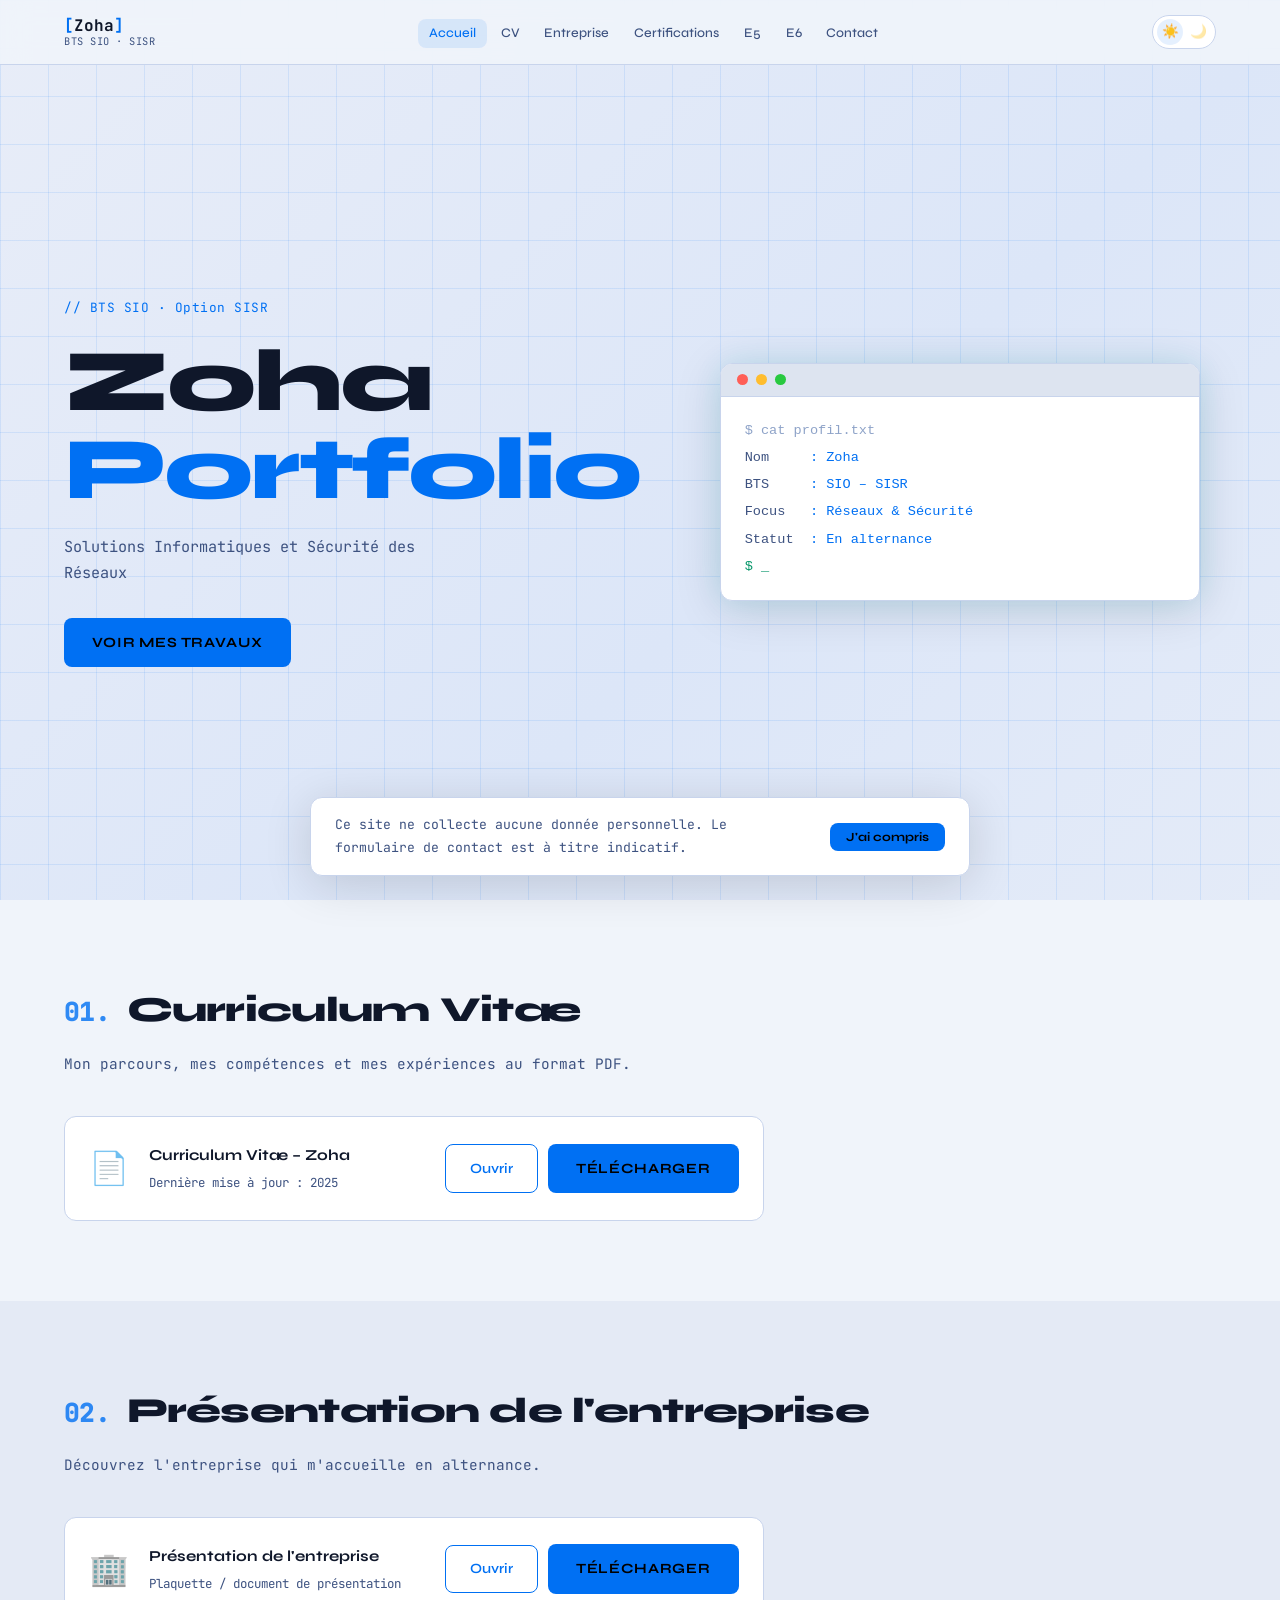
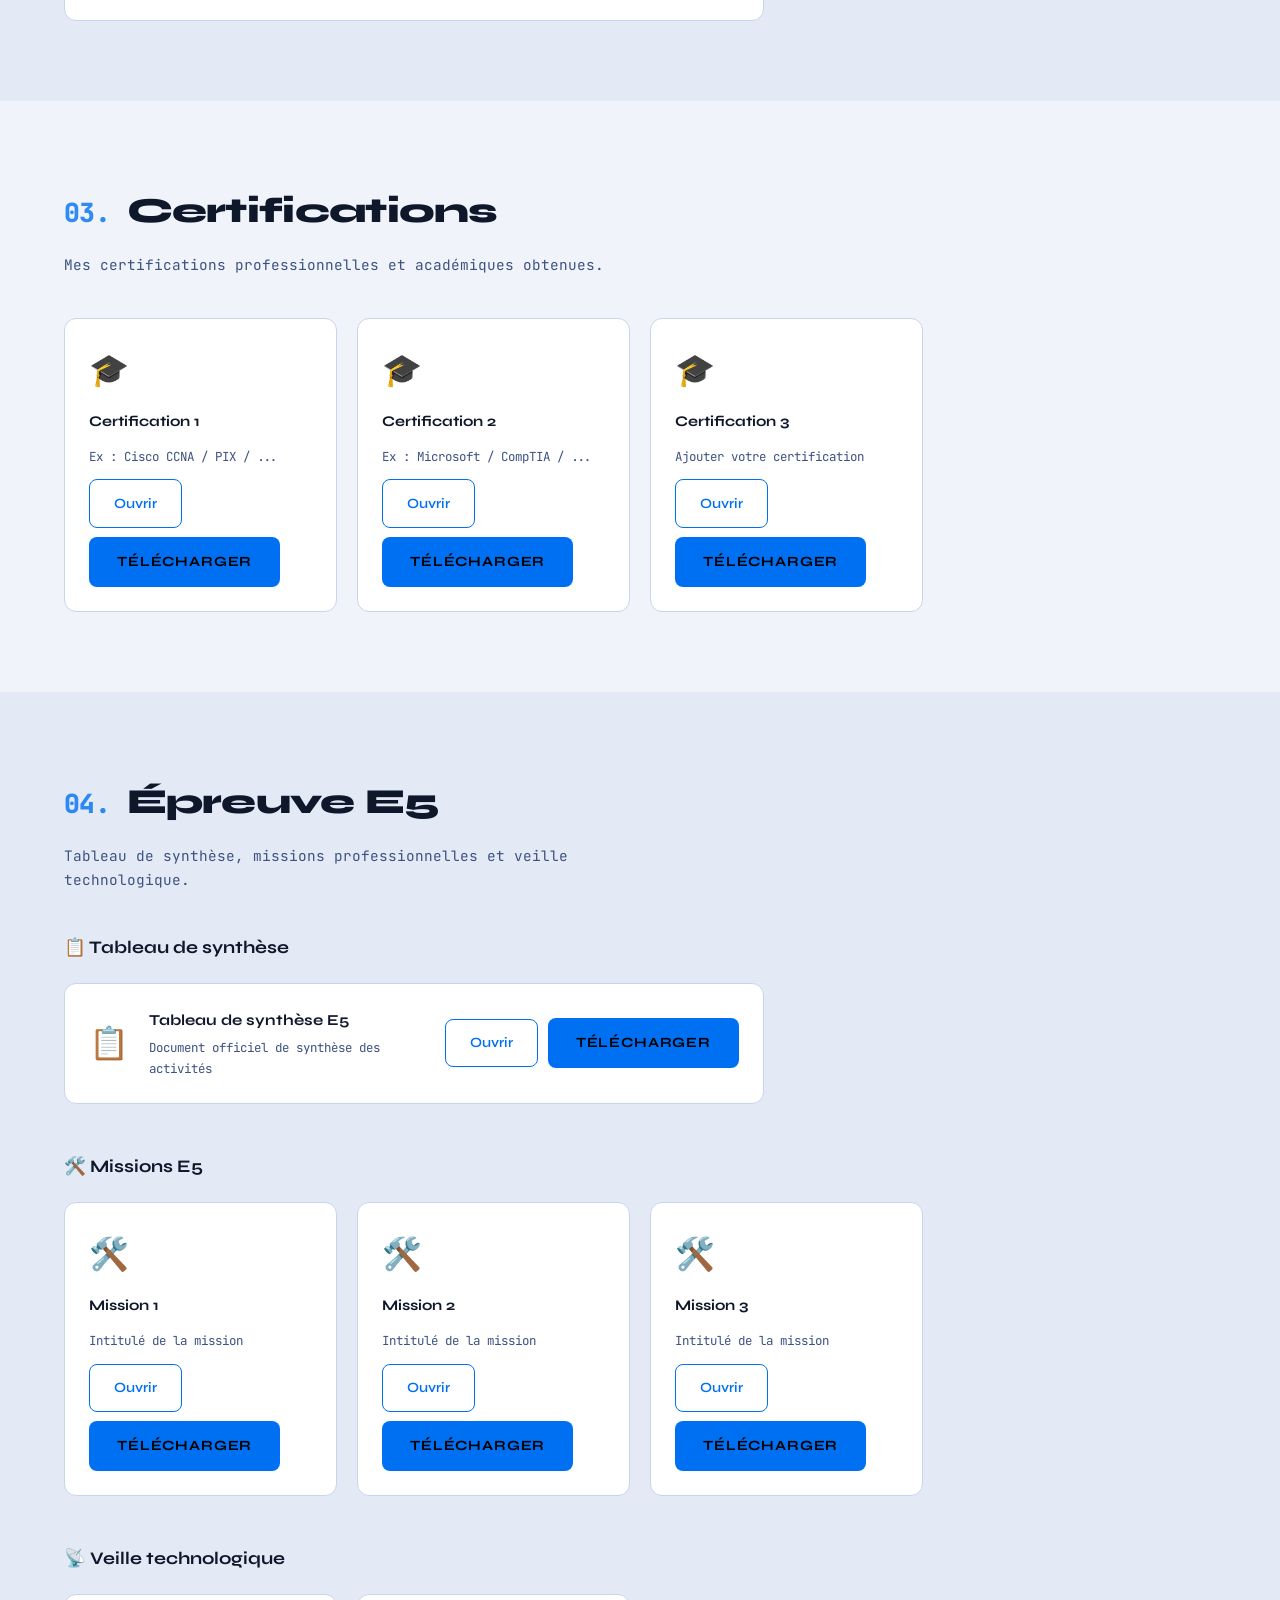
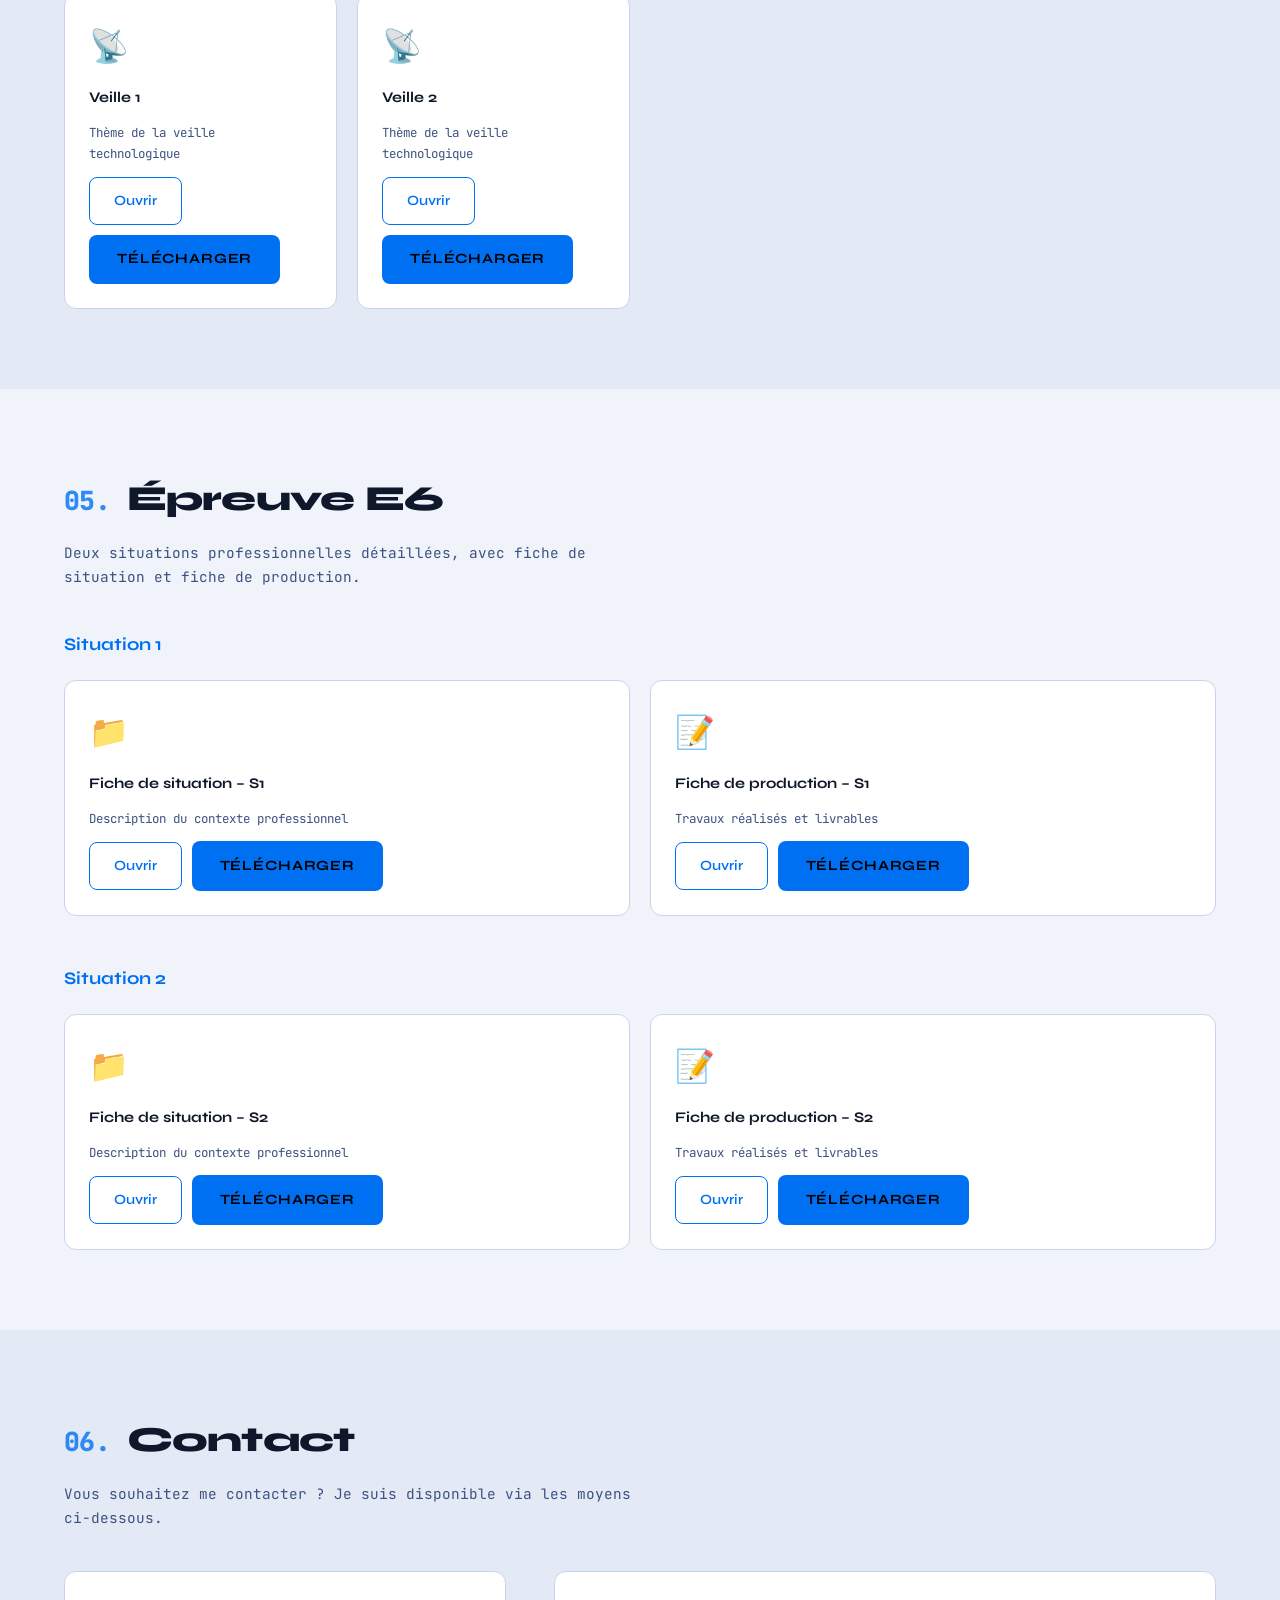
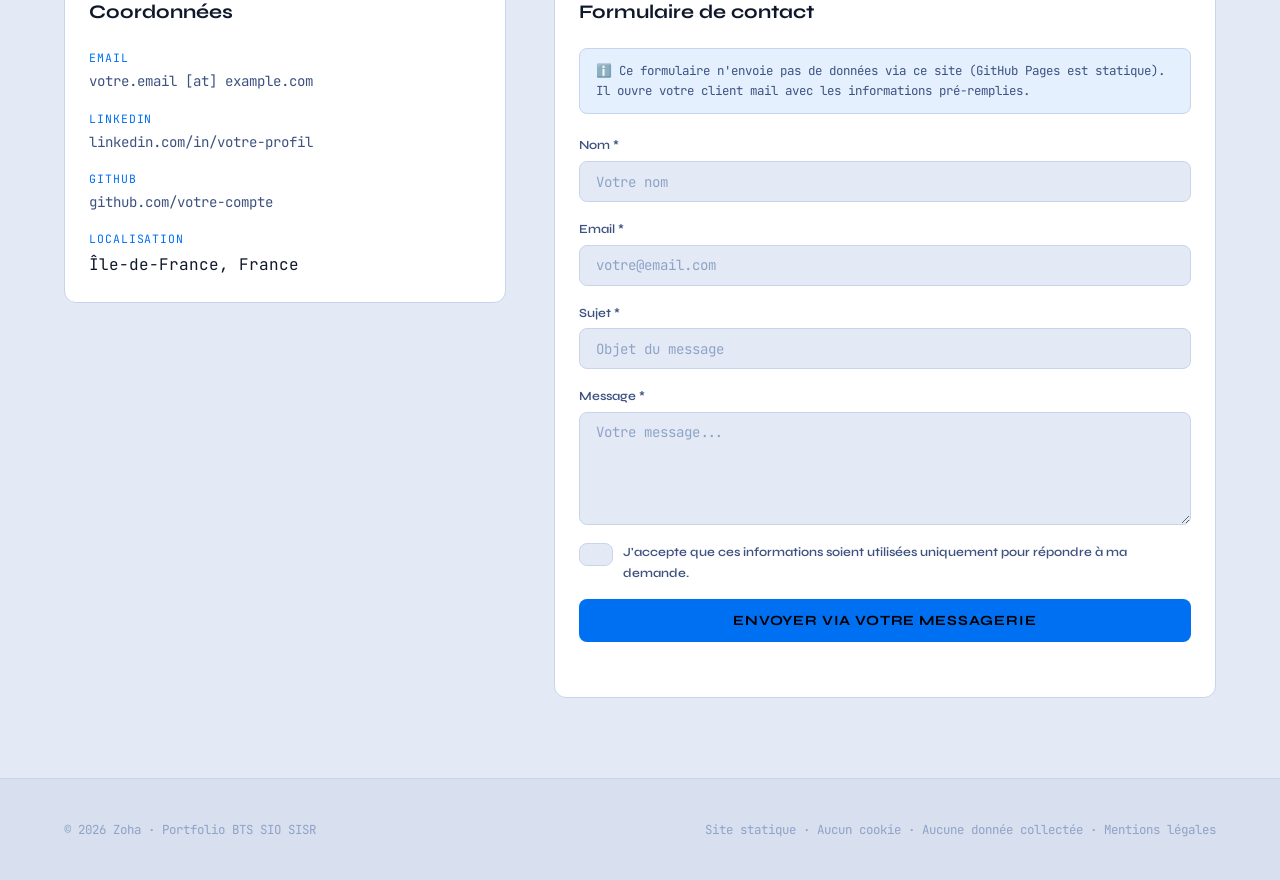
==== commit bca096fd: "Add files via upload" ====
--- a/index.html
+++ b/index.html
@@ -5,30 +5,39 @@
   <meta name="viewport" content="width=device-width, initial-scale=1.0" />
   <meta name="description" content="Portfolio BTS SIO SISR – Zoha" />
   <meta name="robots" content="noindex, nofollow" />
-  <!-- RGPD : pas de cookies tiers, pas de trackers -->
   <title>Portfolio BTS SIO SISR – Zoha</title>
+
+  <!-- Initialisation thème AVANT rendu — évite le flash -->
+  <script>
+    (function () {
+      var saved = localStorage.getItem('theme');
+      var prefersDark = window.matchMedia('(prefers-color-scheme: dark)').matches;
+      var theme = saved ? saved : (prefersDark ? 'dark' : 'light');
+      if (theme === 'light') document.documentElement.setAttribute('data-theme', 'light');
+    })();
+  </script>
+
   <link rel="stylesheet" href="style.css" />
   <link rel="preconnect" href="https://fonts.googleapis.com" />
   <link rel="preconnect" href="https://fonts.gstatic.com" crossorigin />
-  <link href="https://fonts.googleapis.com/css2?family=JetBrains+Mono:wght@300;400;700&family=Syne:wght@400;600;800&display=swap" rel="stylesheet" />
+  <link href="https://fonts.googleapis.com/css2?family=JetBrains+Mono:wght@300;400;700&family=Syne:wght@400;600;700;800&display=swap" rel="stylesheet" />
 </head>
 <body>
 
   <!-- ===== BANNIÈRE RGPD ===== -->
   <div id="rgpd-banner" role="dialog" aria-label="Politique de confidentialité">
-    <p>Ce site ne collecte aucune donnée personnelle. Le formulaire de contact est à titre indicatif. <button id="rgpd-ok">J'ai compris</button></p>
+    <p>Ce site ne collecte aucune donnée personnelle. Le formulaire de contact est à titre indicatif.</p>
+    <button id="rgpd-ok">J'ai compris</button>
   </div>
 
   <!-- ===== NAVIGATION ===== -->
-  <header>
+  <header id="site-header">
     <nav class="navbar" aria-label="Navigation principale">
       <div class="nav-logo">
-        <span class="logo-bracket">[</span>Zoha<span class="logo-bracket">]</span>
+        <span><span class="logo-bracket">[</span>Zoha<span class="logo-bracket">]</span></span>
         <small>BTS SIO · SISR</small>
       </div>
-      <button class="nav-toggle" aria-label="Ouvrir le menu" aria-expanded="false" aria-controls="nav-links">
-        <span></span><span></span><span></span>
-      </button>
+
       <ul class="nav-links" id="nav-links">
         <li><a href="#accueil" class="nav-link">Accueil</a></li>
         <li><a href="#cv" class="nav-link">CV</a></li>
@@ -38,6 +47,17 @@
         <li><a href="#e6" class="nav-link">E6</a></li>
         <li><a href="#contact" class="nav-link">Contact</a></li>
       </ul>
+
+      <div style="display:flex;align-items:center;gap:.6rem;flex-shrink:0;">
+        <!-- Toggle Dark / Light -->
+        <button class="theme-toggle" id="theme-toggle" aria-label="Basculer thème clair/sombre" title="Changer de thème">
+          <span class="theme-toggle__icon theme-toggle__icon--sun" aria-hidden="true">☀️</span>
+          <span class="theme-toggle__icon theme-toggle__icon--moon" aria-hidden="true">🌙</span>
+        </button>
+        <button class="nav-toggle" id="nav-toggle" aria-label="Ouvrir le menu" aria-expanded="false" aria-controls="nav-links">
+          <span></span><span></span><span></span>
+        </button>
+      </div>
     </nav>
   </header>
 
@@ -72,7 +92,6 @@
         <h2 class="section-title"><span class="section-num">01.</span> Curriculum Vitæ</h2>
         <p class="section-desc">Mon parcours, mes compétences et mes expériences au format PDF.</p>
         <div class="card card-single">
-          <!-- 🔧 Remplacer "cv.pdf" par le nom de votre fichier PDF dans le même dossier -->
           <div class="pdf-entry">
             <div class="pdf-icon" aria-hidden="true">📄</div>
             <div class="pdf-info">
@@ -101,7 +120,6 @@
               <small>Plaquette / document de présentation</small>
             </div>
             <div class="pdf-actions">
-              <!-- 🔧 Remplacer "entreprise.pdf" par votre fichier -->
               <a href="entreprise.pdf" target="_blank" rel="noopener" class="btn-outline">Ouvrir</a>
               <a href="entreprise.pdf" download class="btn-primary">Télécharger</a>
             </div>
@@ -117,7 +135,6 @@
         <p class="section-desc">Mes certifications professionnelles et académiques obtenues.</p>
         <div class="card-grid">
 
-          <!-- 🔧 Dupliquer ce bloc pour ajouter une certification -->
           <div class="card pdf-card">
             <div class="pdf-icon" aria-hidden="true">🎓</div>
             <strong>Certification 1</strong>
@@ -169,7 +186,6 @@
                 <small>Document officiel de synthèse des activités</small>
               </div>
               <div class="pdf-actions">
-                <!-- 🔧 Remplacer "e5-tableau-synthese.pdf" -->
                 <a href="e5-tableau-synthese.pdf" target="_blank" rel="noopener" class="btn-outline">Ouvrir</a>
                 <a href="e5-tableau-synthese.pdf" download class="btn-primary">Télécharger</a>
               </div>
@@ -182,7 +198,6 @@
           <h3 class="subsection-title">🛠️ Missions E5</h3>
           <div class="card-grid">
 
-            <!-- 🔧 Dupliquer ce bloc pour ajouter une mission -->
             <div class="card pdf-card">
               <div class="pdf-icon" aria-hidden="true">🛠️</div>
               <strong>Mission 1</strong>
@@ -221,7 +236,6 @@
           <h3 class="subsection-title">📡 Veille technologique</h3>
           <div class="card-grid">
 
-            <!-- 🔧 Dupliquer ce bloc pour ajouter une veille -->
             <div class="card pdf-card">
               <div class="pdf-icon" aria-hidden="true">📡</div>
               <strong>Veille 1</strong>
@@ -264,7 +278,6 @@
               <strong>Fiche de situation – S1</strong>
               <small>Description du contexte professionnel</small>
               <div class="pdf-actions">
-                <!-- 🔧 Remplacer "e6-s1-fiche-situation.pdf" -->
                 <a href="e6-s1-fiche-situation.pdf" target="_blank" rel="noopener" class="btn-outline">Ouvrir</a>
                 <a href="e6-s1-fiche-situation.pdf" download class="btn-primary">Télécharger</a>
               </div>
@@ -275,7 +288,6 @@
               <strong>Fiche de production – S1</strong>
               <small>Travaux réalisés et livrables</small>
               <div class="pdf-actions">
-                <!-- 🔧 Remplacer "e6-s1-fiche-production.pdf" -->
                 <a href="e6-s1-fiche-production.pdf" target="_blank" rel="noopener" class="btn-outline">Ouvrir</a>
                 <a href="e6-s1-fiche-production.pdf" download class="btn-primary">Télécharger</a>
               </div>
@@ -294,7 +306,6 @@
               <strong>Fiche de situation – S2</strong>
               <small>Description du contexte professionnel</small>
               <div class="pdf-actions">
-                <!-- 🔧 Remplacer "e6-s2-fiche-situation.pdf" -->
                 <a href="e6-s2-fiche-situation.pdf" target="_blank" rel="noopener" class="btn-outline">Ouvrir</a>
                 <a href="e6-s2-fiche-situation.pdf" download class="btn-primary">Télécharger</a>
               </div>
@@ -305,7 +316,6 @@
               <strong>Fiche de production – S2</strong>
               <small>Travaux réalisés et livrables</small>
               <div class="pdf-actions">
-                <!-- 🔧 Remplacer "e6-s2-fiche-production.pdf" -->
                 <a href="e6-s2-fiche-production.pdf" target="_blank" rel="noopener" class="btn-outline">Ouvrir</a>
                 <a href="e6-s2-fiche-production.pdf" download class="btn-primary">Télécharger</a>
               </div>
@@ -325,14 +335,11 @@
 
         <div class="contact-grid">
 
-          <!-- Coordonnées -->
           <div class="contact-info card">
             <h3>Coordonnées</h3>
             <ul class="contact-list">
-              <!-- 🔧 Remplacer par vos informations réelles -->
               <li>
                 <span class="contact-label">Email</span>
-                <!-- RGPD : email encodé pour limiter le scraping -->
                 <a href="#" class="contact-link" data-email="votre.email" data-domain="example.com">votre.email [at] example.com</a>
               </li>
               <li>
@@ -350,7 +357,6 @@
             </ul>
           </div>
 
-          <!-- Formulaire de contact – RGPD : aucune donnée collectée côté serveur via GitHub Pages -->
           <div class="contact-form card">
             <h3>Formulaire de contact</h3>
             <p class="rgpd-notice">ℹ️ Ce formulaire n'envoie pas de données via ce site (GitHub Pages est statique). Il ouvre votre client mail avec les informations pré-remplies.</p>
@@ -394,6 +400,102 @@
     </div>
   </footer>
 
-  <script src="script.js"></script>
+  <script>
+    // ── Année footer ─────────────────────────────────────────────
+    document.getElementById('year').textContent = new Date().getFullYear();
+
+    // ── Bandeau RGPD ─────────────────────────────────────────────
+    var banner = document.getElementById('rgpd-banner');
+    var rgpdBtn = document.getElementById('rgpd-ok');
+    if (localStorage.getItem('rgpd') === 'ok') banner.classList.add('hidden');
+    if (rgpdBtn) rgpdBtn.addEventListener('click', function () {
+      banner.classList.add('hidden');
+      localStorage.setItem('rgpd', 'ok');
+    });
+
+    // ── Toggle dark / light ───────────────────────────────────────
+    var themeBtn = document.getElementById('theme-toggle');
+    function applyTheme(theme) {
+      if (theme === 'light') {
+        document.documentElement.setAttribute('data-theme', 'light');
+      } else {
+        document.documentElement.removeAttribute('data-theme');
+      }
+      localStorage.setItem('theme', theme);
+    }
+    if (themeBtn) {
+      themeBtn.addEventListener('click', function () {
+        var current = document.documentElement.getAttribute('data-theme');
+        applyTheme(current === 'light' ? 'dark' : 'light');
+      });
+    }
+
+    // ── Burger mobile ─────────────────────────────────────────────
+    var navToggle = document.getElementById('nav-toggle');
+    var navLinks  = document.getElementById('nav-links');
+    if (navToggle) {
+      navToggle.addEventListener('click', function () {
+        var open = navLinks.classList.toggle('open');
+        navToggle.classList.toggle('open', open);
+        navToggle.setAttribute('aria-expanded', open);
+      });
+    }
+    // Fermer le menu au clic sur un lien
+    document.querySelectorAll('.nav-link').forEach(function (link) {
+      link.addEventListener('click', function () {
+        navLinks.classList.remove('open');
+        navToggle.classList.remove('open');
+        navToggle.setAttribute('aria-expanded', 'false');
+      });
+    });
+
+    // ── Scroll header ─────────────────────────────────────────────
+    var siteHeader = document.getElementById('site-header');
+    window.addEventListener('scroll', function () {
+      siteHeader.classList.toggle('scrolled', window.scrollY > 20);
+    }, { passive: true });
+
+    // ── Nav active ────────────────────────────────────────────────
+    var sections = document.querySelectorAll('section[id]');
+    var navItems = document.querySelectorAll('.nav-link');
+    var observer = new IntersectionObserver(function (entries) {
+      entries.forEach(function (entry) {
+        if (entry.isIntersecting) {
+          navItems.forEach(function (a) {
+            a.classList.toggle('active', a.getAttribute('href') === '#' + entry.target.id);
+          });
+        }
+      });
+    }, { threshold: 0.4 });
+    sections.forEach(function (s) { observer.observe(s); });
+
+    // ── Formulaire → mailto ───────────────────────────────────────
+    var form = document.getElementById('contact-form');
+    if (form) {
+      form.addEventListener('submit', function (e) {
+        e.preventDefault();
+        var nom     = document.getElementById('contact-nom').value.trim();
+        var email   = document.getElementById('contact-email').value.trim();
+        var sujet   = document.getElementById('contact-sujet').value.trim();
+        var message = document.getElementById('contact-msg').value.trim();
+        var consent = document.getElementById('rgpd-consent').checked;
+        var fb = document.getElementById('form-feedback');
+        if (!nom || !email || !sujet || !message || !consent) {
+          fb.textContent = '⚠️ Veuillez remplir tous les champs obligatoires.';
+          fb.style.color = '#ef4444';
+          return;
+        }
+        var emailLink = document.querySelector('[data-email]');
+        var dest = emailLink ? emailLink.dataset.email + '@' + emailLink.dataset.domain : '';
+        var body = 'Nom : ' + nom + '\nEmail : ' + email + '\n\n' + message;
+        window.location.href = 'mailto:' + dest
+          + '?subject=' + encodeURIComponent(sujet)
+          + '&body=' + encodeURIComponent(body);
+        fb.textContent = '✅ Votre client mail va s\'ouvrir.';
+        fb.style.color = '';
+      });
+    }
+  </script>
+
 </body>
 </html>
--- a/style.css
+++ b/style.css
@@ -1,245 +1,206 @@
 /* ══════════════════════════════════════════════════════════════════
    PORTFOLIO BTS SIO SISR — Feuille de style principale
-   Thème : Dark tech / IT élégant — Syne + Outfit + JetBrains Mono
+   Thème : Dark tech / IT élégant — Syne + JetBrains Mono
    ══════════════════════════════════════════════════════════════════ */
 
-/* ─── 0. RESET & BASE ─────────────────────────────────────────── */
+/* ─── RESET ───────────────────────────────────────────────────── */
 *, *::before, *::after { box-sizing: border-box; margin: 0; padding: 0; }
 
+/* ─── THÈME SOMBRE (défaut) ────────────────────────────────────── */
 :root {
-  /* Palette principale */
-  --bg:          #0a0d14;       /* fond très sombre */
-  --bg-alt:      #0f1320;       /* sections alternées */
-  --bg-card:     #131929;       /* cartes */
-  --bg-card-h:   #192034;       /* cartes hover */
-  --border:      #1e2a42;       /* bordures subtiles */
-  --border-h:    #2e4070;       /* bordures hover */
-
-  /* Textes */
-  --text:        #e2e8f4;
-  --text-muted:  #7c90b8;
-  --text-faint:  #3d506e;
-
-  /* Accents */
-  --accent:      #3b82f6;       /* bleu tech */
-  --accent-h:    #60a5fa;       /* bleu clair hover */
-  --accent-2:    #06d6a0;       /* vert menthe (second accent) */
-  --accent-3:    #f59e0b;       /* ambre (badges) */
-
-  /* Gradients */
+  --bg:         #0a0d14;
+  --bg-alt:     #0f1320;
+  --bg-card:    #131929;
+  --bg-card-h:  #192034;
+  --border:     #1e2a42;
+  --border-h:   #2e4070;
+
+  --text:       #e2e8f4;
+  --text-muted: #7c90b8;
+  --text-faint: #3d506e;
+
+  --accent:     #00e5ff;
+  --accent-h:   #80f0ff;
+  --accent-2:   #06d6a0;
+  --accent-dim: rgba(0,229,255,.12);
+
   --grad-hero:   linear-gradient(135deg, #0a0d14 0%, #0f1a2e 60%, #0d1425 100%);
-  --grad-accent: linear-gradient(135deg, var(--accent) 0%, #6366f1 100%);
-  --grad-card:   linear-gradient(145deg, #131929, #0f1320);
-
-  /* Typographie */
+  --grad-accent: linear-gradient(135deg, #00e5ff 0%, #0070f3 100%);
+
   --font-display: 'Syne', sans-serif;
-  --font-body:    'Outfit', sans-serif;
   --font-mono:    'JetBrains Mono', monospace;
 
-  /* Espacements */
   --container:   1200px;
-  --gap:         2rem;
-  --section-pad: 6rem 0;
-
-  /* Effets */
+  --section-pad: 5rem 0;
   --radius:      12px;
   --radius-sm:   8px;
-  --shadow:      0 4px 24px rgba(0,0,0,.4);
-  --shadow-lg:   0 8px 48px rgba(0,0,0,.6);
-  --glow:        0 0 24px rgba(59,130,246,.25);
-
-  /* Transitions */
-  --t-fast:  150ms ease;
-  --t-med:   280ms ease;
-  --t-slow:  500ms ease;
-}
-
-html {
-  scroll-behavior: smooth;
-  font-size: 16px;
-}
+  --shadow:      0 4px 24px rgba(0,0,0,.45);
+  --shadow-lg:   0 8px 48px rgba(0,0,0,.65);
+
+  --t-fast: 150ms ease;
+  --t-med:  280ms ease;
+  --t-slow: 480ms ease;
+
+  /* Navbar */
+  --nav-bg:       rgba(10,13,20,.88);
+  --nav-bg-solid: rgba(10,13,20,.97);
+}
+
+/* ─── THÈME CLAIR ──────────────────────────────────────────────── */
+[data-theme="light"] {
+  --bg:         #f0f4fa;
+  --bg-alt:     #e4eaf5;
+  --bg-card:    #ffffff;
+  --bg-card-h:  #edf2ff;
+  --border:     #c8d4ec;
+  --border-h:   #7fa3d8;
+
+  --text:       #0f172a;
+  --text-muted: #3d5280;
+  --text-faint: #8ea3c8;
+
+  --accent:     #0070f3;
+  --accent-h:   #0050c8;
+  --accent-2:   #059669;
+  --accent-dim: rgba(0,112,243,.1);
+
+  --grad-hero:   linear-gradient(135deg, #e8edf8 0%, #dce6f8 60%, #e4ebf8 100%);
+  --grad-accent: linear-gradient(135deg, #0070f3 0%, #6366f1 100%);
+
+  --shadow:      0 4px 24px rgba(0,0,0,.08);
+  --shadow-lg:   0 8px 48px rgba(0,0,0,.14);
+
+  --nav-bg:       rgba(240,244,250,.9);
+  --nav-bg-solid: rgba(240,244,250,.98);
+}
+
+/* ─── BASE ─────────────────────────────────────────────────────── */
+html { scroll-behavior: smooth; font-size: 16px; }
 
 body {
-  font-family: var(--font-body);
-  background-color: var(--bg);
+  font-family: var(--font-mono);
+  background: var(--bg);
   color: var(--text);
   line-height: 1.7;
   overflow-x: hidden;
   -webkit-font-smoothing: antialiased;
-}
-
-/* Sélection de texte */
-::selection { background: var(--accent); color: #fff; }
-
-/* Focus accessible */
-:focus-visible {
-  outline: 2px solid var(--accent);
-  outline-offset: 3px;
-  border-radius: var(--radius-sm);
-}
+  transition: background var(--t-slow), color var(--t-slow);
+}
+
+::selection { background: var(--accent); color: #000; }
+:focus-visible { outline: 2px solid var(--accent); outline-offset: 3px; border-radius: var(--radius-sm); }
 
 a { color: var(--accent); text-decoration: none; transition: color var(--t-fast); }
 a:hover { color: var(--accent-h); }
-
-img, svg { max-width: 100%; }
-ul, ol { list-style: none; }
-
-/* ─── 1. UTILITAIRES ──────────────────────────────────────────── */
-.container {
+ul { list-style: none; }
+
+.container { max-width: var(--container); margin: 0 auto; padding: 0 1.5rem; }
+
+/* ─── TOGGLE DARK / LIGHT ──────────────────────────────────────── */
+.theme-toggle {
+  display: flex;
+  align-items: center;
+  background: var(--bg-card);
+  border: 1.5px solid var(--border);
+  border-radius: 99px;
+  padding: 3px 4px;
+  gap: 2px;
+  cursor: pointer;
+  flex-shrink: 0;
+  transition: border-color var(--t-med), background var(--t-med);
+}
+.theme-toggle:hover { border-color: var(--accent); }
+
+.theme-toggle__icon {
+  display: flex;
+  align-items: center;
+  justify-content: center;
+  width: 26px; height: 26px;
+  border-radius: 99px;
+  font-size: .85rem;
+  line-height: 1;
+  transition: background var(--t-med), opacity var(--t-med);
+  opacity: .4;
+}
+/* dark mode → lune active */
+html:not([data-theme="light"]) .theme-toggle__icon--moon {
+  background: var(--accent-dim);
+  opacity: 1;
+}
+/* light mode → soleil actif */
+[data-theme="light"] .theme-toggle__icon--sun {
+  background: var(--accent-dim);
+  opacity: 1;
+}
+
+/* ─── NAVBAR ───────────────────────────────────────────────────── */
+header {
+  position: fixed;
+  top: 0; left: 0; right: 0;
+  z-index: 1000;
+  background: var(--nav-bg);
+  backdrop-filter: blur(14px);
+  -webkit-backdrop-filter: blur(14px);
+  border-bottom: 1px solid var(--border);
+  transition: background var(--t-med), box-shadow var(--t-med), border-color var(--t-slow);
+}
+header.scrolled {
+  background: var(--nav-bg-solid);
+  box-shadow: var(--shadow);
+}
+
+.navbar {
+  display: flex;
+  align-items: center;
+  justify-content: space-between;
+  height: 64px;
   max-width: var(--container);
   margin: 0 auto;
   padding: 0 1.5rem;
-}
-
-.section { padding: var(--section-pad); position: relative; }
-.alt-section { background-color: var(--bg-alt); }
-
-/* ─── 2. TYPOGRAPHIE ──────────────────────────────────────────── */
-h1, h2, h3, h4 {
-  font-family: var(--font-display);
+  gap: 1rem;
+}
+
+.nav-logo {
+  font-family: var(--font-mono);
   font-weight: 700;
+  font-size: 1rem;
+  color: var(--text);
+  display: flex;
+  flex-direction: column;
   line-height: 1.2;
-  letter-spacing: -.02em;
-  color: var(--text);
-}
-
-h1 { font-size: clamp(2.8rem, 6vw, 5rem); font-weight: 800; }
-h2 { font-size: clamp(1.8rem, 3.5vw, 2.6rem); }
-h3 { font-size: clamp(1.2rem, 2.5vw, 1.6rem); }
-h4 { font-size: 1.1rem; }
-
-/* ─── 3. BOUTONS ──────────────────────────────────────────────── */
-.btn {
-  display: inline-flex;
-  align-items: center;
-  gap: .5rem;
-  padding: .75rem 1.5rem;
-  border-radius: var(--radius-sm);
-  font-family: var(--font-display);
-  font-size: .9rem;
-  font-weight: 600;
-  letter-spacing: .03em;
-  cursor: pointer;
-  transition: all var(--t-med);
-  border: none;
-  text-decoration: none;
-  white-space: nowrap;
-}
-.btn svg { width: 1rem; height: 1rem; flex-shrink: 0; }
-
-.btn-primary {
-  background: var(--grad-accent);
-  color: #fff;
-  box-shadow: 0 4px 15px rgba(59,130,246,.3);
-}
-.btn-primary:hover {
-  transform: translateY(-2px);
-  box-shadow: 0 6px 20px rgba(59,130,246,.45);
-  color: #fff;
-}
-
-.btn-outline {
-  background: transparent;
-  color: var(--accent);
-  border: 1.5px solid var(--accent);
-}
-.btn-outline:hover {
-  background: rgba(59,130,246,.1);
-  border-color: var(--accent-h);
-  color: var(--accent-h);
-  transform: translateY(-2px);
-}
-
-.btn-sm {
-  padding: .45rem 1rem;
-  font-size: .8rem;
-}
-
-/* ─── 4. EN-TÊTE / NAVIGATION ─────────────────────────────────── */
-.site-header {
-  position: fixed;
-  top: 0; left: 0; right: 0;
-  z-index: 1000;
-  background: rgba(10,13,20,.85);
-  backdrop-filter: blur(14px);
-  -webkit-backdrop-filter: blur(14px);
-  border-bottom: 1px solid var(--border);
-  transition: background var(--t-med), box-shadow var(--t-med);
-}
-.site-header.scrolled {
-  background: rgba(10,13,20,.97);
-  box-shadow: var(--shadow);
-}
-
-.header-inner {
-  display: flex;
-  align-items: center;
-  justify-content: space-between;
-  height: 68px;
-  gap: 1rem;
-}
-
-/* Logo */
-.logo {
-  font-family: var(--font-mono);
-  font-size: 1rem;
-  font-weight: 600;
-  color: var(--text);
-  display: flex;
-  align-items: center;
-  gap: .15em;
-  text-decoration: none;
   flex-shrink: 0;
 }
+.nav-logo small {
+  font-size: .65rem;
+  color: var(--text-muted);
+  font-weight: 400;
+  letter-spacing: .05em;
+}
 .logo-bracket { color: var(--accent); }
-.logo-name    { color: var(--text); }
-
-/* Navigation */
-.nav-list {
-  display: flex;
-  align-items: center;
-  gap: .25rem;
+
+.nav-links {
+  display: flex;
+  align-items: center;
+  gap: .15rem;
+  flex-wrap: wrap;
 }
 
 .nav-link {
   font-family: var(--font-display);
-  font-size: .85rem;
+  font-size: .82rem;
   font-weight: 500;
   color: var(--text-muted);
-  padding: .45rem .75rem;
+  padding: .4rem .7rem;
   border-radius: var(--radius-sm);
   transition: all var(--t-fast);
-  text-decoration: none;
-  position: relative;
-}
-.nav-link::after {
-  content: '';
-  position: absolute;
-  bottom: 0; left: 50%; right: 50%;
-  height: 2px;
-  background: var(--accent);
-  border-radius: 2px;
-  transition: left var(--t-med), right var(--t-med);
-}
-.nav-link:hover,
-.nav-link.active {
-  color: var(--text);
-  background: rgba(59,130,246,.08);
-}
-.nav-link.active::after { left: .75rem; right: .75rem; }
-
-.nav-cta {
-  background: var(--grad-accent);
-  color: #fff !important;
-  padding: .45rem 1rem;
-  border-radius: var(--radius-sm);
-  font-weight: 600;
-}
-.nav-cta:hover { opacity: .9; transform: translateY(-1px); background: var(--grad-accent) !important; }
-.nav-cta::after { display: none; }
-
-/* Burger (mobile) */
-.burger {
+}
+.nav-link:hover, .nav-link.active {
+  color: var(--accent);
+  background: var(--accent-dim);
+}
+
+/* Burger mobile */
+.nav-toggle {
   display: none;
   flex-direction: column;
   gap: 5px;
@@ -248,35 +209,36 @@
   cursor: pointer;
   padding: .4rem;
 }
-.burger span {
+.nav-toggle span {
   display: block;
-  width: 24px; height: 2px;
+  width: 22px; height: 2px;
   background: var(--text);
   border-radius: 2px;
   transition: all var(--t-med);
 }
-.burger.open span:nth-child(1) { transform: translateY(7px) rotate(45deg); }
-.burger.open span:nth-child(2) { opacity: 0; }
-.burger.open span:nth-child(3) { transform: translateY(-7px) rotate(-45deg); }
-
-/* ─── 5. SECTION HERO ─────────────────────────────────────────── */
-.hero-section {
+.nav-toggle.open span:nth-child(1) { transform: translateY(7px) rotate(45deg); }
+.nav-toggle.open span:nth-child(2) { opacity: 0; }
+.nav-toggle.open span:nth-child(3) { transform: translateY(-7px) rotate(-45deg); }
+
+/* ─── HERO ─────────────────────────────────────────────────────── */
+.hero {
   min-height: 100vh;
   display: flex;
   align-items: center;
-  padding-top: 68px;
+  padding-top: 64px;
   background: var(--grad-hero);
+  position: relative;
   overflow: hidden;
 }
 
-/* Lignes grille décoratives en fond */
-.hero-section::before {
+/* Grille décorative */
+.hero::before {
   content: '';
   position: absolute;
   inset: 0;
   background-image:
-    linear-gradient(rgba(59,130,246,.04) 1px, transparent 1px),
-    linear-gradient(90deg, rgba(59,130,246,.04) 1px, transparent 1px);
+    linear-gradient(var(--accent-dim) 1px, transparent 1px),
+    linear-gradient(90deg, var(--accent-dim) 1px, transparent 1px);
   background-size: 48px 48px;
   pointer-events: none;
 }
@@ -286,99 +248,91 @@
   grid-template-columns: 1fr 1fr;
   gap: 4rem;
   align-items: center;
+  width: 100%;
+  max-width: var(--container);
+  margin: 0 auto;
   padding: 4rem 1.5rem;
-}
-
-/* Badge BTS SIO */
-.hero-badge {
+  position: relative;
+}
+
+.hero-tag {
+  font-family: var(--font-mono);
+  font-size: .8rem;
+  color: var(--accent);
+  margin-bottom: 1.25rem;
+  letter-spacing: .04em;
+}
+
+.hero-text h1 {
+  font-family: var(--font-display);
+  font-size: clamp(3rem, 7vw, 5.5rem);
+  font-weight: 800;
+  line-height: 1.0;
+  letter-spacing: -.03em;
+  color: var(--text);
+  margin-bottom: 1.25rem;
+}
+.hero-accent { color: var(--accent); display: block; }
+
+.hero-sub {
+  font-size: .95rem;
+  color: var(--text-muted);
+  margin-bottom: 2rem;
+  max-width: 420px;
+}
+
+/* Boutons hero */
+.btn-primary {
   display: inline-flex;
   align-items: center;
-  gap: .6rem;
-  font-family: var(--font-mono);
-  font-size: .78rem;
+  gap: .5rem;
+  padding: .8rem 1.75rem;
+  background: var(--accent);
+  color: #000;
+  font-family: var(--font-display);
+  font-size: .88rem;
+  font-weight: 700;
+  letter-spacing: .06em;
+  text-transform: uppercase;
+  border-radius: var(--radius-sm);
+  border: none;
+  cursor: pointer;
+  transition: all var(--t-med);
+  text-decoration: none;
+}
+.btn-primary:hover {
+  background: var(--accent-h);
+  color: #000;
+  transform: translateY(-2px);
+  box-shadow: 0 6px 20px rgba(0,229,255,.35);
+}
+
+.btn-outline {
+  display: inline-flex;
+  align-items: center;
+  gap: .5rem;
+  padding: .7rem 1.5rem;
+  background: transparent;
   color: var(--accent);
-  background: rgba(59,130,246,.1);
-  border: 1px solid rgba(59,130,246,.3);
-  padding: .35rem .9rem;
-  border-radius: 99px;
-  margin-bottom: 1.5rem;
-  letter-spacing: .05em;
-}
-.badge-dot {
-  width: 7px; height: 7px;
-  border-radius: 50%;
-  background: var(--accent-2);
-  animation: pulse 2s ease infinite;
-}
-@keyframes pulse {
-  0%,100% { box-shadow: 0 0 0 0 rgba(6,214,160,.4); }
-  50%      { box-shadow: 0 0 0 6px rgba(6,214,160,0); }
-}
-
-/* Titre héro avec animation reveal */
-.hero-title {
-  display: flex;
-  flex-direction: column;
-  margin-bottom: 1.5rem;
-  overflow: hidden;
-}
-.line-reveal {
-  display: block;
-  transform: translateY(100%);
-  animation: slideUp .7s cubic-bezier(.22,1,.36,1) forwards;
-}
-.line-reveal.delay-1 { animation-delay: .12s; }
-
-@keyframes slideUp {
-  to { transform: translateY(0); }
-}
-
-.hero-sub {
-  font-size: 1.05rem;
-  color: var(--text-muted);
-  margin-bottom: .75rem;
-}
-.hero-sub strong { color: var(--accent-h); font-weight: 500; }
-
-.hero-desc {
-  font-size: .95rem;
-  color: var(--text-muted);
-  max-width: 480px;
-  margin-bottom: 2rem;
-}
-
-.hero-actions {
-  display: flex;
-  gap: 1rem;
-  flex-wrap: wrap;
-  margin-bottom: 2rem;
-}
-
-/* Stack technique */
-.tech-stack {
-  display: flex;
-  flex-wrap: wrap;
-  gap: .5rem;
-}
-.tech-tag {
-  font-family: var(--font-mono);
-  font-size: .72rem;
-  color: var(--accent);
-  background: rgba(59,130,246,.08);
-  border: 1px solid rgba(59,130,246,.2);
-  padding: .25rem .65rem;
-  border-radius: 4px;
-  letter-spacing: .04em;
-  transition: all var(--t-fast);
-}
-.tech-tag:hover {
-  background: rgba(59,130,246,.15);
-  border-color: rgba(59,130,246,.5);
+  font-family: var(--font-display);
+  font-size: .88rem;
+  font-weight: 600;
+  border: 1.5px solid var(--accent);
+  border-radius: var(--radius-sm);
+  cursor: pointer;
+  transition: all var(--t-med);
+  text-decoration: none;
+}
+.btn-outline:hover {
+  background: var(--accent-dim);
   color: var(--accent-h);
-}
-.tech-tag.mini { font-size: .68rem; padding: .15rem .5rem; }
-
-/* Carte terminal */
+  border-color: var(--accent-h);
+  transform: translateY(-2px);
+}
+
+.btn-full { width: 100%; justify-content: center; }
+
+/* Terminal hero */
 .hero-visual {
   display: flex;
   justify-content: center;
@@ -390,435 +344,238 @@
   to   { opacity: 1; transform: translateX(0); }
 }
 
-.terminal-card {
+.terminal-box {
   width: 100%;
-  max-width: 440px;
+  max-width: 480px;
   background: var(--bg-card);
   border: 1px solid var(--border);
   border-radius: var(--radius);
-  box-shadow: var(--shadow-lg), var(--glow);
+  box-shadow: var(--shadow-lg), 0 0 32px rgba(0,229,255,.12);
   overflow: hidden;
   font-family: var(--font-mono);
-  font-size: .82rem;
+  font-size: .85rem;
+  transition: background var(--t-slow), border-color var(--t-slow);
 }
 
 .terminal-bar {
   display: flex;
   align-items: center;
   gap: .5rem;
-  padding: .7rem 1rem;
+  padding: .65rem 1rem;
   background: #0d111d;
   border-bottom: 1px solid var(--border);
-}
-.t-dot { width: 11px; height: 11px; border-radius: 50%; }
-.t-dot.red    { background: #ff5f57; }
-.t-dot.yellow { background: #ffbd2e; }
-.t-dot.green  { background: #28c940; }
-.t-title {
-  margin-left: .5rem;
-  color: var(--text-faint);
-  font-size: .75rem;
-}
-
-.terminal-body {
-  padding: 1.2rem 1.4rem;
-  line-height: 1.9;
-  color: var(--text-muted);
-}
-.t-prompt { color: var(--accent-2); margin-right: .5rem; }
-.t-out { padding-left: 1.2rem; color: var(--text-muted); }
-.t-green { color: var(--accent-2); }
-.cursor { animation: blink 1s step-end infinite; color: var(--accent); }
-@keyframes blink { 0%,100% { opacity:1; } 50% { opacity:0; } }
-
-/* Décorations géométriques */
-.hero-deco {
-  position: absolute;
+  transition: background var(--t-slow);
+}
+[data-theme="light"] .terminal-bar { background: #dde4f0; }
+
+.terminal-bar span {
+  display: block;
+  width: 11px; height: 11px;
   border-radius: 50%;
-  pointer-events: none;
-  filter: blur(80px);
-}
-.deco-1 {
-  width: 500px; height: 500px;
-  background: radial-gradient(circle, rgba(59,130,246,.12) 0%, transparent 70%);
-  top: -100px; right: -100px;
-}
-.deco-2 {
-  width: 300px; height: 300px;
-  background: radial-gradient(circle, rgba(6,214,160,.08) 0%, transparent 70%);
-  bottom: 0; left: 10%;
-}
-
-/* ─── 6. EN-TÊTES DE SECTION ─────────────────────────────────── */
-.section-header {
-  text-align: center;
-  margin-bottom: 3.5rem;
-}
-.section-tag {
+}
+.terminal-bar span:nth-child(1) { background: #ff5f57; }
+.terminal-bar span:nth-child(2) { background: #ffbd2e; }
+.terminal-bar span:nth-child(3) { background: #28c940; }
+
+.terminal-code {
+  padding: 1.25rem 1.5rem;
+  line-height: 2;
+  color: var(--text-muted);
+  white-space: pre;
+}
+.t-comment { color: var(--text-faint); }
+.t-key     { color: var(--text-muted); }
+.t-val     { color: var(--accent); }
+.t-prompt  { color: var(--accent-2); }
+
+/* ─── SECTIONS ─────────────────────────────────────────────────── */
+.section {
+  padding: var(--section-pad);
+  position: relative;
+}
+.section-alt { background: var(--bg-alt); transition: background var(--t-slow); }
+
+.section-title {
+  font-family: var(--font-display);
+  font-size: clamp(1.6rem, 3vw, 2.2rem);
+  font-weight: 800;
+  color: var(--text);
+  margin-bottom: .75rem;
+  letter-spacing: -.02em;
+}
+.section-num {
   font-family: var(--font-mono);
-  font-size: .72rem;
+  font-size: .75em;
   color: var(--accent);
-  letter-spacing: .15em;
-  display: block;
-  margin-bottom: .75rem;
-  opacity: .7;
-}
-.section-title { margin-bottom: 1rem; }
+  margin-right: .4rem;
+  opacity: .8;
+}
 .section-desc {
   color: var(--text-muted);
-  max-width: 560px;
-  margin: 0 auto;
-  font-size: .95rem;
-}
-
-/* ─── 7. CARTES PDF ───────────────────────────────────────────── */
-.pdf-showcase { display: flex; justify-content: center; }
-
-.pdf-card {
-  display: flex;
-  gap: 1.5rem;
-  align-items: flex-start;
-  background: var(--bg-card);
-  border: 1px solid var(--border);
-  border-radius: var(--radius);
-  padding: 1.75rem;
-  transition: all var(--t-med);
-}
-.pdf-card:hover {
-  border-color: var(--border-h);
-  background: var(--bg-card-h);
-  box-shadow: var(--shadow);
-  transform: translateY(-3px);
-}
-.pdf-card.large-card { max-width: 600px; width: 100%; }
-.pdf-card.horizontal {
-  flex-direction: row;
-  padding: 1.25rem 1.5rem;
-}
-
-.pdf-icon-wrap { flex-shrink: 0; }
-.pdf-icon { width: 56px; height: 56px; }
-.pdf-icon-wrap.small .pdf-icon { width: 44px; height: 44px; }
-
-.pdf-info h3, .pdf-info h4 {
-  font-family: var(--font-display);
-  font-size: 1.1rem;
-  margin-bottom: .35rem;
-}
-.pdf-info p {
-  font-size: .85rem;
-  color: var(--text-muted);
-  margin-bottom: 1rem;
-  line-height: 1.5;
-}
-
-.pdf-actions {
-  display: flex;
-  gap: .6rem;
-  flex-wrap: wrap;
-  margin-top: .75rem;
-}
-
-/* ─── 8. LAYOUT ENTREPRISE ────────────────────────────────────── */
-.two-col-layout {
-  display: grid;
-  grid-template-columns: 1fr 1fr;
-  gap: 3rem;
-  align-items: start;
-}
-
-.info-block {
-  display: flex;
-  gap: .75rem;
-  align-items: baseline;
-  padding: .75rem 0;
-  border-bottom: 1px solid var(--border);
-}
-.info-block:last-of-type { border-bottom: none; }
-.info-label {
-  font-family: var(--font-mono);
-  font-size: .72rem;
-  color: var(--accent);
-  letter-spacing: .08em;
-  min-width: 80px;
-  text-transform: uppercase;
-}
-.info-value {
-  font-weight: 500;
-  color: var(--text);
-}
-.company-desc {
-  margin-top: 1.25rem;
-  color: var(--text-muted);
   font-size: .9rem;
-}
-
-/* ─── 9. CERTIFICATIONS ───────────────────────────────────────── */
-.cert-grid {
-  display: grid;
-  grid-template-columns: repeat(auto-fill, minmax(280px, 1fr));
-  gap: 1.5rem;
-}
-
-.cert-card {
-  display: flex;
-  gap: 1.25rem;
+  margin-bottom: 2.5rem;
+  max-width: 600px;
+}
+
+/* ─── CARTES ───────────────────────────────────────────────────── */
+.card {
   background: var(--bg-card);
   border: 1px solid var(--border);
   border-radius: var(--radius);
   padding: 1.5rem;
   transition: all var(--t-med);
 }
-.cert-card:hover {
+.card:hover {
   border-color: var(--border-h);
   background: var(--bg-card-h);
   box-shadow: var(--shadow);
   transform: translateY(-3px);
 }
-
-.cert-badge { flex-shrink: 0; }
-.cert-badge svg { width: 40px; height: 40px; }
-
-.cert-title {
-  font-size: 1rem;
-  margin-bottom: .25rem;
-}
-.cert-issuer {
-  font-size: .78rem;
-  color: var(--text-muted);
-  font-family: var(--font-mono);
-  margin-bottom: .75rem;
-}
-
-/* ─── 10. ÉPREUVE E5 ──────────────────────────────────────────── */
-.e5-block { margin-bottom: 3.5rem; }
-.e5-block:last-child { margin-bottom: 0; }
-
-.block-title {
-  display: flex;
-  align-items: center;
-  gap: .75rem;
-  font-size: 1.2rem;
-  margin-bottom: 1.5rem;
-  color: var(--text);
-}
-.block-number {
-  font-family: var(--font-mono);
-  font-size: .75rem;
-  background: var(--grad-accent);
-  color: #fff;
-  width: 26px; height: 26px;
-  border-radius: 6px;
-  display: flex;
-  align-items: center;
-  justify-content: center;
-  font-weight: 700;
-  flex-shrink: 0;
-}
-
-.missions-grid {
+.card-single { max-width: 700px; }
+
+.card-grid {
   display: grid;
-  grid-template-columns: repeat(auto-fill, minmax(290px, 1fr));
-  gap: 1.5rem;
-}
-
-.mission-card {
-  background: var(--bg-card);
-  border: 1px solid var(--border);
-  border-radius: var(--radius);
-  padding: 1.5rem;
-  transition: all var(--t-med);
-  display: flex;
-  flex-direction: column;
-  gap: .75rem;
-}
-.mission-card:hover {
-  border-color: var(--border-h);
-  background: var(--bg-card-h);
-  box-shadow: var(--shadow);
-  transform: translateY(-3px);
-}
-
-.mission-header { display: flex; flex-direction: column; gap: .3rem; }
-.mission-num {
-  font-family: var(--font-mono);
-  font-size: .7rem;
-  color: var(--accent);
-  letter-spacing: .08em;
-}
-.mission-title { font-size: 1rem; }
-.mission-desc { font-size: .85rem; color: var(--text-muted); line-height: 1.5; flex: 1; }
-.mission-tags { display: flex; gap: .4rem; flex-wrap: wrap; }
-
-/* Veille */
-.veille-grid {
-  display: grid;
-  grid-template-columns: repeat(auto-fill, minmax(320px, 1fr));
-  gap: 1.5rem;
-}
-
-.veille-card {
-  display: flex;
+  grid-template-columns: repeat(auto-fill, minmax(260px, 1fr));
   gap: 1.25rem;
-  background: var(--bg-card);
-  border: 1px solid var(--border);
-  border-radius: var(--radius);
-  padding: 1.5rem;
-  transition: all var(--t-med);
-}
-.veille-card:hover {
-  border-color: var(--border-h);
-  background: var(--bg-card-h);
-  box-shadow: var(--shadow);
-  transform: translateY(-3px);
-}
-
-.veille-icon { flex-shrink: 0; }
-.veille-icon svg { width: 36px; height: 36px; }
-
-.veille-content h4 { margin-bottom: .35rem; font-size: 1rem; }
-.veille-content p  { font-size: .85rem; color: var(--text-muted); line-height: 1.5; margin-bottom: .75rem; }
-
-/* ─── 11. ÉPREUVE E6 ──────────────────────────────────────────── */
-.situation-block {
-  background: var(--bg-card);
-  border: 1px solid var(--border);
-  border-radius: var(--radius);
-  padding: 2rem;
-  margin-bottom: 2rem;
-  transition: border-color var(--t-med);
-}
-.situation-block:hover { border-color: var(--border-h); }
-.situation-block:last-child { margin-bottom: 0; }
-
-.situation-header { margin-bottom: 1.75rem; }
-
-.sit-tag {
-  font-family: var(--font-mono);
-  font-size: .72rem;
-  color: #fff;
-  background: var(--grad-accent);
-  padding: .25rem .75rem;
-  border-radius: 99px;
-  display: inline-block;
-  margin-bottom: .75rem;
-  letter-spacing: .05em;
-}
-.sit-tag-2 { background: linear-gradient(135deg, var(--accent-2), #059669); }
-
-.situation-title { font-size: 1.3rem; margin-bottom: .6rem; }
-.situation-context { font-size: .88rem; color: var(--text-muted); max-width: 640px; }
-
-.situation-docs {
+}
+.card-grid-2 {
   display: grid;
   grid-template-columns: 1fr 1fr;
   gap: 1.25rem;
 }
 
-.doc-card {
-  display: flex;
-  gap: 1rem;
-  background: var(--bg-alt);
+/* ─── ENTRÉES PDF ──────────────────────────────────────────────── */
+.pdf-entry {
+  display: flex;
+  align-items: center;
+  gap: 1.25rem;
+  flex-wrap: wrap;
+}
+.pdf-icon {
+  font-size: 2rem;
+  flex-shrink: 0;
+}
+.pdf-info {
+  flex: 1;
+  display: flex;
+  flex-direction: column;
+  gap: .2rem;
+}
+.pdf-info strong {
+  font-family: var(--font-display);
+  font-size: .95rem;
+  color: var(--text);
+  font-weight: 700;
+}
+.pdf-info small {
+  font-size: .78rem;
+  color: var(--text-muted);
+}
+
+.pdf-actions {
+  display: flex;
+  gap: .6rem;
+  flex-wrap: wrap;
+  align-items: center;
+}
+
+/* Cartes PDF dans grille */
+.pdf-card {
+  display: flex;
+  flex-direction: column;
+  gap: .75rem;
+}
+.pdf-card strong {
+  font-family: var(--font-display);
+  font-size: .92rem;
+  color: var(--text);
+  font-weight: 700;
+}
+.pdf-card small { font-size: .78rem; color: var(--text-muted); }
+.pdf-card .pdf-actions { margin-top: auto; }
+
+/* ─── SOUS-SECTIONS (E5, E6) ────────────────────────────────────── */
+.subsection { margin-bottom: 3rem; }
+.subsection:last-child { margin-bottom: 0; }
+
+.subsection-title {
+  font-family: var(--font-display);
+  font-size: 1.1rem;
+  font-weight: 700;
+  color: var(--text);
+  margin-bottom: 1.25rem;
+  display: flex;
+  align-items: center;
+  gap: .5rem;
+}
+.e6-tag { color: var(--accent); }
+
+/* ─── CONTACT ──────────────────────────────────────────────────── */
+.contact-grid {
+  display: grid;
+  grid-template-columns: 1fr 1.5fr;
+  gap: 3rem;
+  align-items: start;
+}
+
+.contact-info h3, .contact-form h3 {
+  font-family: var(--font-display);
+  font-size: 1.2rem;
+  font-weight: 700;
+  margin-bottom: 1.25rem;
+  color: var(--text);
+}
+
+.contact-list {
+  display: flex;
+  flex-direction: column;
+  gap: .9rem;
+}
+.contact-list li {
+  display: flex;
+  flex-direction: column;
+  gap: .15rem;
+}
+.contact-label {
+  font-size: .72rem;
+  color: var(--accent);
+  font-family: var(--font-mono);
+  text-transform: uppercase;
+  letter-spacing: .08em;
+}
+.contact-link {
+  font-size: .88rem;
+  color: var(--text-muted);
+}
+.contact-link:hover { color: var(--accent); }
+
+.rgpd-notice {
+  font-size: .78rem;
+  color: var(--text-muted);
+  margin-bottom: 1.25rem;
+  padding: .75rem 1rem;
+  background: var(--accent-dim);
   border: 1px solid var(--border);
   border-radius: var(--radius-sm);
-  padding: 1.25rem;
-  transition: all var(--t-med);
-}
-.doc-card:hover {
-  border-color: var(--border-h);
-  background: #131929;
-  transform: translateY(-2px);
-}
-
-.doc-icon { flex-shrink: 0; }
-.doc-icon svg { width: 32px; height: 32px; }
-
-.doc-type {
-  font-family: var(--font-mono);
-  font-size: .68rem;
-  color: var(--accent);
-  letter-spacing: .08em;
-  text-transform: uppercase;
-  display: block;
-  margin-bottom: .35rem;
-}
-.doc-type.production { color: var(--accent-2); }
-.doc-info h4 { font-size: .95rem; margin-bottom: .5rem; }
-
-/* ─── 12. SECTION CONTACT ─────────────────────────────────────── */
-.contact-layout {
-  display: grid;
-  grid-template-columns: 1fr 1.5fr;
-  gap: 3.5rem;
-  align-items: start;
-}
-
-.contact-info h3 {
-  font-size: 1.3rem;
-  margin-bottom: 1.5rem;
-}
-
-.contact-list { display: flex; flex-direction: column; gap: 1rem; }
-.contact-item {
-  display: flex;
-  align-items: center;
-  gap: .85rem;
-  font-size: .92rem;
-}
-.contact-icon {
-  width: 20px; height: 20px;
-  color: var(--accent);
-  flex-shrink: 0;
-}
-
-/* Notice RGPD */
-.rgpd-notice {
-  display: flex;
-  gap: .75rem;
-  align-items: flex-start;
-  margin-top: 2rem;
-  padding: 1rem 1.25rem;
-  background: rgba(59,130,246,.06);
-  border: 1px solid rgba(59,130,246,.2);
-  border-radius: var(--radius-sm);
-  font-size: .8rem;
-  color: var(--text-muted);
-}
-.rgpd-notice svg { width: 18px; height: 18px; color: var(--accent); flex-shrink: 0; margin-top: .1rem; }
-.rgpd-notice strong { color: var(--accent); }
-.rgpd-notice p { line-height: 1.6; }
-
-/* Formulaire */
-.contact-form {
-  background: var(--bg-card);
-  border: 1px solid var(--border);
-  border-radius: var(--radius);
-  padding: 2rem;
+  line-height: 1.6;
+}
+
+.contact-form form {
   display: flex;
   flex-direction: column;
-  gap: 1.25rem;
-}
-
-.form-row {
-  display: grid;
-  grid-template-columns: 1fr 1fr;
-  gap: 1.25rem;
-}
-
+  gap: 1rem;
+}
 .form-group {
   display: flex;
   flex-direction: column;
-  gap: .45rem;
+  gap: .35rem;
 }
 .form-group label {
-  font-family: var(--font-display);
-  font-size: .82rem;
+  font-size: .78rem;
   font-weight: 600;
   color: var(--text-muted);
-  letter-spacing: .03em;
-}
-.form-group label span[aria-hidden] { color: var(--accent); margin-left: .15rem; }
-
+  font-family: var(--font-display);
+}
 .form-group input,
 .form-group textarea {
   background: var(--bg-alt);
@@ -826,8 +583,8 @@
   border-radius: var(--radius-sm);
   padding: .65rem 1rem;
   color: var(--text);
-  font-family: var(--font-body);
-  font-size: .9rem;
+  font-family: var(--font-mono);
+  font-size: .88rem;
   transition: border-color var(--t-fast), box-shadow var(--t-fast);
   resize: vertical;
   -webkit-appearance: none;
@@ -836,18 +593,11 @@
 .form-group textarea:focus {
   outline: none;
   border-color: var(--accent);
-  box-shadow: 0 0 0 3px rgba(59,130,246,.15);
-}
-.form-group input.invalid,
-.form-group textarea.invalid {
-  border-color: #ef4444;
+  box-shadow: 0 0 0 3px var(--accent-dim);
 }
 .form-group input::placeholder,
-.form-group textarea::placeholder {
-  color: var(--text-faint);
-}
-
-/* Checkbox RGPD */
+.form-group textarea::placeholder { color: var(--text-faint); }
+
 .form-check {
   flex-direction: row !important;
   align-items: flex-start;
@@ -856,89 +606,42 @@
 .form-check input[type="checkbox"] {
   width: 16px; height: 16px;
   flex-shrink: 0;
-  margin-top: .1rem;
+  margin-top: .15rem;
   accent-color: var(--accent);
   cursor: pointer;
 }
-.form-check label {
-  font-size: .8rem;
-  color: var(--text-muted);
-  cursor: pointer;
-}
-
-.form-error {
-  font-size: .75rem;
-  color: #ef4444;
-  min-height: 1em;
-  display: block;
-}
-
-.btn-submit {
-  align-self: flex-start;
-  width: auto;
-  padding: .8rem 2rem;
-}
-
-.form-success {
-  padding: .85rem 1.25rem;
-  background: rgba(6,214,160,.1);
-  border: 1px solid rgba(6,214,160,.3);
-  border-radius: var(--radius-sm);
-  color: var(--accent-2);
-  font-size: .88rem;
-  text-align: center;
-}
-
-/* ─── 13. FOOTER ──────────────────────────────────────────────── */
-.site-footer {
+.form-check label { font-size: .78rem; color: var(--text-muted); cursor: pointer; }
+
+.form-feedback { font-size: .8rem; color: var(--accent-2); min-height: 1.2em; }
+
+/* ─── FOOTER ───────────────────────────────────────────────────── */
+footer {
   background: #060810;
   border-top: 1px solid var(--border);
-  padding: 3rem 0 2rem;
-}
+  padding: 2.5rem 0;
+  transition: background var(--t-slow), border-color var(--t-slow);
+}
+[data-theme="light"] footer { background: #d8dfee; }
 
 .footer-inner {
-  display: flex;
-  flex-wrap: wrap;
-  gap: 2rem;
-  align-items: center;
-  justify-content: space-between;
-}
-
-.footer-left .footer-sub {
-  font-family: var(--font-mono);
-  font-size: .72rem;
-  color: var(--text-faint);
-  margin-top: .3rem;
-}
-
-.footer-nav {
   display: flex;
   flex-wrap: wrap;
   gap: 1rem;
-}
-.footer-nav a {
-  font-size: .82rem;
-  color: var(--text-muted);
-  transition: color var(--t-fast);
-}
-.footer-nav a:hover { color: var(--accent); }
-
-.footer-copy {
+  align-items: center;
+  justify-content: space-between;
   font-size: .78rem;
   color: var(--text-faint);
-  text-align: right;
-  line-height: 1.8;
-}
-.footer-rgpd-link {
+}
+.footer-rgpd a {
   color: var(--text-faint);
   text-decoration: underline;
   text-decoration-color: transparent;
   transition: all var(--t-fast);
 }
-.footer-rgpd-link:hover { color: var(--accent); text-decoration-color: var(--accent); }
-
-/* ─── 14. BANDEAU RGPD ────────────────────────────────────────── */
-.rgpd-banner {
+.footer-rgpd a:hover { color: var(--accent); text-decoration-color: var(--accent); }
+
+/* ─── BANDEAU RGPD ─────────────────────────────────────────────── */
+#rgpd-banner {
   position: fixed;
   bottom: 1.5rem; left: 50%;
   transform: translateX(-50%);
@@ -951,157 +654,88 @@
   align-items: center;
   gap: 1.5rem;
   box-shadow: var(--shadow-lg);
-  max-width: 680px;
+  max-width: 660px;
   width: calc(100% - 3rem);
   font-size: .82rem;
   color: var(--text-muted);
-  transition: opacity var(--t-med), transform var(--t-med);
-}
-.rgpd-banner.hidden {
+  transition: opacity var(--t-med), transform var(--t-med), background var(--t-slow);
+}
+#rgpd-banner.hidden {
   opacity: 0;
   transform: translateX(-50%) translateY(20px);
   pointer-events: none;
 }
-.rgpd-banner p { flex: 1; }
-.rgpd-link { color: var(--accent); text-decoration: underline; }
-
-/* ─── 15. BOUTON RETOUR EN HAUT ───────────────────────────────── */
-.back-to-top {
-  position: fixed;
-  bottom: 2rem; right: 2rem;
-  z-index: 900;
-  background: var(--bg-card);
-  border: 1px solid var(--border);
-  border-radius: 10px;
-  width: 42px; height: 42px;
-  display: flex;
-  align-items: center;
-  justify-content: center;
+#rgpd-banner p { flex: 1; }
+
+#rgpd-ok {
+  background: var(--accent);
+  color: #000;
+  font-family: var(--font-display);
+  font-size: .78rem;
+  font-weight: 700;
+  padding: .4rem 1rem;
+  border: none;
+  border-radius: var(--radius-sm);
   cursor: pointer;
-  transition: all var(--t-med);
-  color: var(--text-muted);
-}
-.back-to-top svg { width: 18px; height: 18px; }
-.back-to-top:hover {
-  background: var(--accent);
-  border-color: var(--accent);
-  color: #fff;
-  transform: translateY(-3px);
-  box-shadow: var(--glow);
-}
-
-/* ─── 16. ANIMATIONS SCROLL REVEAL ───────────────────────────── */
-.reveal {
-  opacity: 0;
-  transform: translateY(28px);
-  transition: opacity .6s ease, transform .6s ease;
-}
-.reveal.visible {
-  opacity: 1;
-  transform: translateY(0);
-}
-
-/* ─── 17. RESPONSIVE ──────────────────────────────────────────── */
-
-/* Tablette large */
-@media (max-width: 1024px) {
+  flex-shrink: 0;
+  transition: all var(--t-fast);
+  white-space: nowrap;
+}
+#rgpd-ok:hover { background: var(--accent-h); transform: translateY(-1px); }
+
+/* ─── RESPONSIVE ───────────────────────────────────────────────── */
+@media (max-width: 900px) {
+  .contact-grid { grid-template-columns: 1fr; }
   .hero-grid { gap: 2.5rem; }
-  .contact-layout { grid-template-columns: 1fr; }
-  .two-col-layout  { grid-template-columns: 1fr; }
-}
-
-/* Tablette */
+}
+
 @media (max-width: 768px) {
-  :root { --section-pad: 4rem 0; }
-
-  /* Navigation mobile */
-  .burger { display: flex; }
-
-  .main-nav {
+  :root { --section-pad: 3.5rem 0; }
+
+  /* Burger */
+  .nav-toggle { display: flex; }
+
+  .nav-links {
     position: fixed;
-    top: 68px; left: 0; right: 0; bottom: 0;
-    background: rgba(10,13,20,.97);
+    top: 64px; left: 0; right: 0; bottom: 0;
+    background: var(--nav-bg-solid);
     backdrop-filter: blur(14px);
-    -webkit-backdrop-filter: blur(14px);
     flex-direction: column;
     align-items: center;
     justify-content: center;
-    gap: 0;
+    gap: .5rem;
     transform: translateX(100%);
     transition: transform var(--t-med);
-    z-index: 999;
-    overflow-y: auto;
+    z-index: 998;
   }
-  .main-nav.open {
-    transform: translateX(0);
-  }
-  .nav-list {
-    flex-direction: column;
-    gap: .5rem;
-    width: 100%;
-    padding: 2rem 2rem;
-    align-items: stretch;
-  }
-  .nav-link {
-    padding: .9rem 1.25rem;
-    font-size: 1.1rem;
-    text-align: center;
-  }
-
-  /* Hero */
+  .nav-links.open { transform: translateX(0); }
+  .nav-link { font-size: 1.1rem; padding: .8rem 1.5rem; }
+
+  /* Hero mobile */
   .hero-grid {
     grid-template-columns: 1fr;
     text-align: center;
     gap: 2.5rem;
     padding: 3rem 1.5rem;
   }
-  .hero-text {
-    display: flex;
-    flex-direction: column;
-    align-items: center;
-  }
-  .hero-desc { max-width: 100%; }
+  .hero-text { display: flex; flex-direction: column; align-items: center; }
   .hero-visual { order: -1; }
-  .terminal-card { max-width: 340px; }
-  .deco-1, .deco-2 { display: none; }
-
-  /* E6 situations */
-  .situation-docs { grid-template-columns: 1fr; }
-
-  /* Form */
-  .form-row { grid-template-columns: 1fr; }
-  .contact-form { padding: 1.5rem; }
-
-  /* Footer */
+  .terminal-box { max-width: 340px; }
+
+  .card-grid-2 { grid-template-columns: 1fr; }
+  .pdf-entry { flex-direction: column; align-items: flex-start; }
+}
+
+@media (max-width: 480px) {
+  .card-grid { grid-template-columns: 1fr; }
+  #rgpd-banner { flex-direction: column; align-items: flex-start; gap: .75rem; }
   .footer-inner { flex-direction: column; align-items: flex-start; }
-  .footer-copy { text-align: left; }
-}
-
-/* Mobile */
-@media (max-width: 480px) {
-  .missions-grid,
-  .veille-grid,
-  .cert-grid { grid-template-columns: 1fr; }
-
-  .pdf-card { flex-direction: column; gap: 1rem; }
-  .pdf-card.large-card { padding: 1.25rem; }
-
-  .btn { font-size: .82rem; }
-  .hero-actions { justify-content: center; }
-  .tech-stack { justify-content: center; }
-
-  .rgpd-banner { flex-direction: column; align-items: flex-start; gap: .75rem; }
-  .situation-block { padding: 1.25rem; }
-  .doc-card { flex-direction: column; }
-}
-
-/* Accessibilité — préférence de mouvement réduit */
+}
+
+/* ─── RÉDUCTION MOUVEMENT ──────────────────────────────────────── */
 @media (prefers-reduced-motion: reduce) {
   *, *::before, *::after {
     animation-duration: 0.01ms !important;
-    animation-iteration-count: 1 !important;
     transition-duration: 0.01ms !important;
   }
-  .line-reveal { transform: none; }
-  .hero-visual { animation: none; }
-}+}
